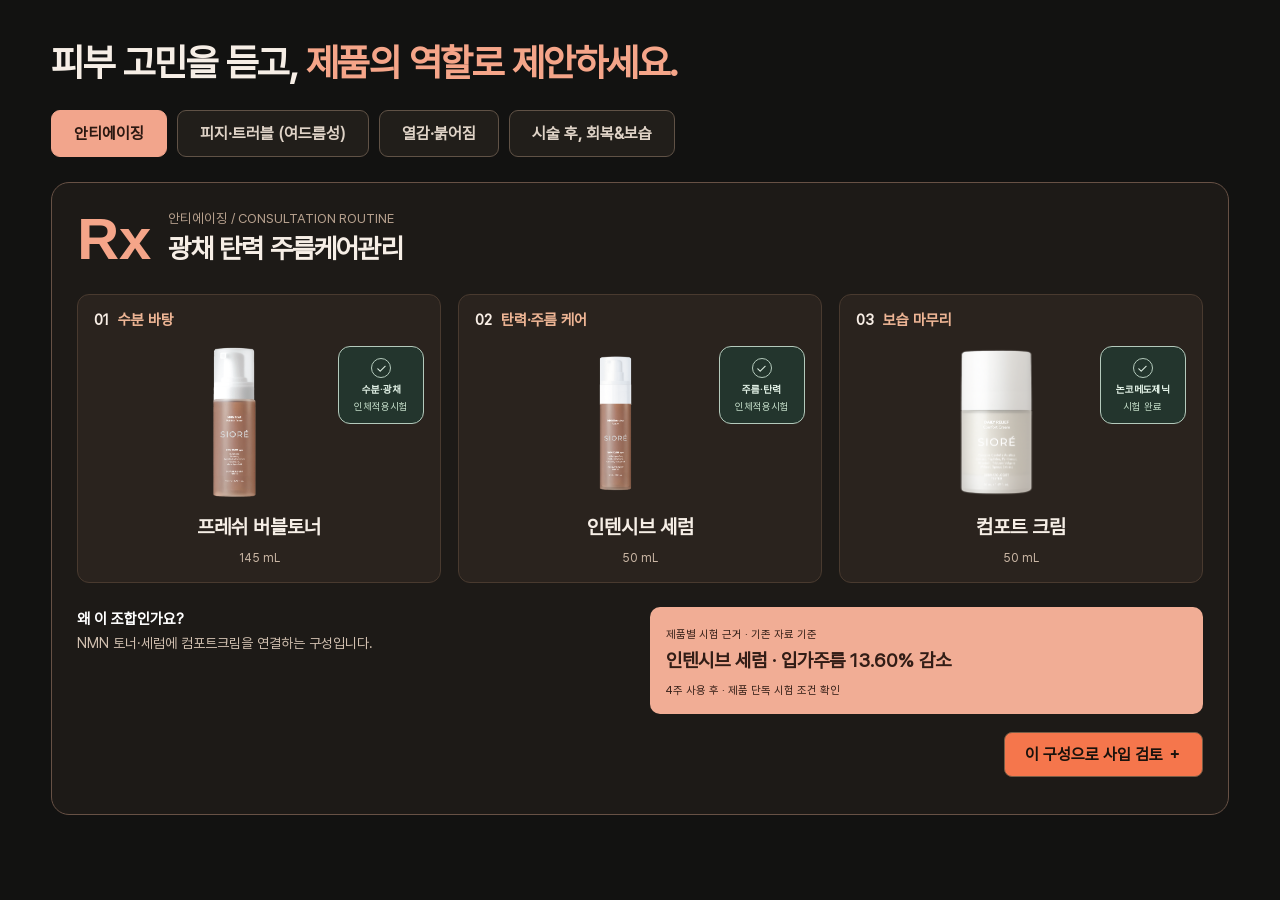
==== advisor.html @ 29866703 "Apply advisor routines and update Song Of Skin serum reel" ====
<!doctype html><html lang="ko"><meta charset="utf-8"><meta name="viewport" content="width=device-width,initial-scale=1"><title>SIORÉ | 고민별 상담 루틴 시안</title><style>
@font-face{font-family:PR;src:url('assets/embedded/6d0af5258997aec735.ttf')}*{box-sizing:border-box}body{margin:0;background:#121211;color:#f6eee6;font-family:PR,'Malgun Gothic',sans-serif}header{padding:22px 4%;display:flex;align-items:center;justify-content:space-between;border-bottom:1px solid #42382f}.logo{font-size:30px;letter-spacing:6px;font-weight:900}header small{color:#c6b7a6}main{max-width:1440px;margin:auto;padding:28px 4%}.eyebrow{font-size:11px;color:#f5a589;letter-spacing:2px}h1{font-size:38px;font-weight:900;letter-spacing:-1.5px;margin:12px 0}h1 span{color:#f5a589}.intro{color:#c5b9ab;font-size:14px}nav{display:flex;gap:10px;margin:25px 0}button{font:inherit;cursor:pointer}nav button{border:1px solid #605246;border-radius:9px;padding:13px 22px;color:#dfd3c7;background:#211e1a;font-weight:800}nav button[aria-pressed=true]{color:#2b1811;background:#f2a58c;border-color:#f2a58c}.panel{border:1px solid #675145;border-radius:18px;padding:25px;background:#1d1a17}.heading{display:flex;align-items:center;gap:17px}.rx{font:bold 58px/1 Arial,sans-serif;color:#f5a589}.heading h2{font-size:27px;font-weight:900;margin:5px 0;letter-spacing:-.8px}.heading small{color:#b7a18e}.products{display:grid;grid-template-columns:repeat(3,1fr);gap:17px;margin:24px 0}.product{background:#2a231e;border-radius:12px;padding:16px;text-align:center;position:relative;border:1px solid #493a2f}.step{text-align:left;font-size:15px;font-weight:800;color:#eeb595}.step i{font-style:normal;color:#f8eee6;margin-right:9px}.product img{width:100%;height:170px;object-fit:contain;display:block;margin:8px auto}.product h3{font-size:20px;margin:8px 0;font-weight:900}.product small{color:#cbb7a5;font-size:12px}.bottom{display:grid;grid-template-columns:1fr 1fr;gap:20px}.evidence{background:#f1ad95;color:#321d16;border-radius:10px;padding:16px}.evidence b{display:block;font-size:19px;font-weight:900;margin:7px 0}.evidence small{font-size:11px}.reason{font-size:14px;line-height:1.65;color:#d1c0b0}.reason b{display:block;color:white;font-size:15px}.foot{display:flex;gap:12px;justify-content:space-between;align-items:center;margin-top:18px}.foot button{padding:12px 20px;border-radius:8px;border:1px solid #795c45;background:#f5764c;color:#1a120c;font-weight:900}.source{font-size:11px;color:#a99a8c;line-height:1.6}details{margin-top:17px;color:#d8c7b7;font-size:14px}summary{cursor:pointer;font-weight:800}.status{font-size:12px;color:#f5a589} @media(max-width:700px){main{padding:22px 5%}h1{font-size:29px}nav{display:grid;grid-template-columns:1fr 1fr}.products{grid-template-columns:1fr}.bottom{grid-template-columns:1fr}.heading h2{font-size:23px}.foot{align-items:start;flex-direction:column}.product img{height:180px}header small{font-size:10px}.rx{font-size:45px}}
.product-visual{position:relative}.product-visual>img{padding:0 64px 0 15px}.test-badges{position:absolute;top:9px;right:0;display:flex;flex-direction:column;gap:7px}.test-badge{width:86px;min-height:78px;border:1px solid #b4cabc;background:#23352d;color:#e1f0e5;border-radius:12px;padding:7px 4px;display:flex;align-items:center;justify-content:center;flex-direction:column;gap:5px}.test-badge>span{display:grid;place-items:center;width:20px;height:20px;border:1px solid #b4cabc;border-radius:50%;font-size:13px}.test-badge b{font-size:10px;font-weight:800;line-height:1.2}.test-badge small{font-size:10px!important;color:#c6dfcb!important}.foot{justify-content:flex-end}@media(max-width:700px){.test-badges{right:6px}.test-badge{width:80px}} .advisor-symbol{width:92px;height:92px;object-fit:contain;flex-shrink:0}.heading>.rx{flex-shrink:0}.heading>div:last-child{min-width:0}@media(max-width:700px){.advisor-symbol{width:56px;height:56px}.heading{gap:10px}.heading h2{font-size:20px}}
</style><main><h1>피부 고민을 듣고, <span>제품의 역할로 제안하세요.</span></h1><nav id="tabs"></nav><section class="panel" id="panel"></section><details hidden><summary>영업자료에서의 사용 흐름</summary><p>고객 고민 선택 → 3종의 역할 설명 → 제품별 시험 근거 확인 → 약국의 사입 구성 검토</p><p>이 시안의 구성과 상담 문구는 최종 검수 전 제안입니다. 세트 시너지나 치료 효과를 보증하지 않습니다.</p></details></main><script>const routines=[{"title": "안티에이징", "tag": "안티에이징", "hook": "광채 탄력 주름케어관리", "ids": [1, 2, 8], "steps": ["수분 바탕", "탄력·주름 케어", "보습 마무리"], "reason": "NMN 토너·세럼에 컴포트크림을 연결하는 구성입니다.", "stat": "인텐시브 세럼 · 입가주름 13.60% 감소", "note": "4주 사용 후 · 제품 단독 시험 조건 확인", "sales": "탄력 제품을 찾으시는데 마무리 보습도 중요하신 고객에게 제안해보세요."}, {"title": "피지·트러블 (여드름성)", "tag": "피부 밸런스", "hook": "번들거림을 살피고, 가볍게 보습.", "ids": [5, 6, 3], "steps": ["순한 수분 케어", "피지 관리", "가벼운 보습"], "reason": "릴리프 토너·앰플에 NMN 수딩크림으로 마무리합니다.", "stat": "리페어 앰플 · 피지 분비량 29.23% 감소", "note": "2주 사용 후 · 세트 전체의 시험 결과가 아닙니다.", "sales": "피지가 고민이어도 보습을 생략하지 않도록 단계별 역할로 설명하세요."}, {"title": "열감·붉어짐", "tag": "쿨링·보습", "hook": "달아오른 피부에, 쿨링부터 보습까지.", "ids": [1, 7, 8], "steps": ["수분 공급", "쿨링 케어", "보습 마무리"], "reason": "수딩젤을 중심으로 앞뒤에 수분과 보습 단계를 연결합니다.", "stat": "카밍 수딩젤 · 가온 피부 온도 10.041°C 감소", "note": "가온 후 대비 · 1회 사용 직후 · 개인차 있음", "sales": "수딩젤의 쿨링을 먼저 설명하고, 이후 보습 마무리의 역할을 연결하세요."}, {"title": "시술 후, 회복&보습", "tag": "사용 시점 확인", "hook": "사용 가능 시점부터, 단계별 보습 케어.", "ids": [7, 6, 4], "steps": ["쿨링·수분", "보습·장벽 케어", "농밀한 보습"], "reason": "시술기관이 일반 화장품 사용을 허용한 시점에 상담합니다.", "stat": "리페어 앰플 · 피부 장벽 47.08% 개선", "note": "2주 사용 후 · 시술 직후 피부 대상 시험을 의미하지 않습니다.", "sales": "어떤 시술을 언제 받으셨는지, 시술기관의 사용 안내부터 확인하세요."}],products=[{"id": 0, "name": "NMN 하이드로 캡슐 클렌징 밀크", "short": "하이드로 캡슐 클렌징밀크", "category": "클렌저", "line": "NMN LINE", "size": "150 mL", "summary": "메이크업과 미세먼지까지 한 번에 씻어내는 클렌징 밀크", "texture": "캡슐이 톡톡 터지는 밀크 제형 · 세안 후 당김이 덜한 마무리", "customer": "세안 후 당김이 싫은 고객 · 메이크업 잔여감이 고민인 고객 · 미세먼지 세정을 원하는 고객", "ingredients": ["NMN 500 ppm", "알파리포산", "PDRN", "글루타치온", "카르노신", "피크노제놀"], "stats": [{"value": "91.59 % ↑", "label": "메이크업 세정 효과", "condition": "1회 사용 직후"}, {"value": "99.48 % ↑", "label": "노폐물 세정 효과", "condition": "1회 사용 직후"}, {"value": "99.55 % ↑", "label": "미세먼지 세정 효과", "condition": "1회 직후 · 물세정 대비", "photoLinked": true}], "condition": "한국피부과학연구원 · 31~58세 여성 23명 · 1회 사용 (단회 도포)", "description": [["캡슐이 터지는 밀크 제형", "부드럽게 마사지하며 세정하고 세안 후 당김을 줄이도록 설계했습니다."], ["세정력을 수치로 확인", "메이크업·노폐물·미세먼지 세정 효과를 1회 사용 직후 측정했습니다."], ["저자극·논코메도제닉 시험", "피부 자극지수 0.00과 여드름성 피부 사용 적합 판정을 확인했습니다."]], "image": "assets/embedded/9a33d77ee0911a09f3.png", "textureImage": "assets/embedded/0c5a672d9c396322f0.png", "clinicalImage": "assets/embedded/b59a5861a614e69186.png", "clinicalCaption": "미세먼지 세정 전·후 · 1회 사용 직후", "imageEvidenceLabel": "미세먼지 세정 효과", "focus": "세안 후 당김이 고민이라면", "customerTags": ["메이크업 잔여감", "미세먼지 세정"]}, {"id": 1, "name": "NMN 프레쉬 버블 토너", "short": "프레쉬 버블토너", "category": "토너", "line": "NMN LINE", "size": "145 mL", "summary": "액티브 NMN 1%(10,000ppm)를 담은 버블 타입 토너", "texture": "펴 바르면 사라지는 버블 제형 · 다음 단계 흡수를 돕는 마무리", "customer": "세안 직후 수분 충전이 필요한 고객 · 피부가 칙칙해 보인다는 고객 · 다음 단계 흡수를 높이고 싶은 고객", "ingredients": ["NMN 10,000 ppm", "글루타치온", "카르노신", "병풀추출물"], "stats": [{"value": "148.70 % ↑", "label": "피부 수분량 증가", "condition": "1회 사용 직후"}, {"value": "403.37 % ↑", "label": "피부 광채 개선", "condition": "1회 사용 직후", "photoLinked": true}, {"value": "10.43 % ↓", "label": "피부결(거칠기) 개선", "condition": "1회 사용 직후"}], "condition": "한국피부과학연구원 · 39~63세 여성 22명 · 1회 사용 (단회 도포)", "description": [["NMN 1%, 10,000 ppm", "라인의 시그니처 성분을 토너 단계에 담았습니다."], ["수분과 광채를 함께", "1회 사용 직후 수분량과 광채 개선 수치를 확인했습니다."], ["부드러운 버블 제형", "세안 후 피부결을 정돈하고 다음 단계 케어로 이어지는 토너입니다."]], "image": "assets/embedded/78fbf3f247b694c31d.png", "textureImage": "assets/embedded/d681c7c131ab1411fc.png", "clinicalImage": "assets/embedded/e8e4a36b98d4339f5b.png", "clinicalCaption": "피부 광채 전·후 · 1회 사용 직후", "imageEvidenceLabel": "피부 광채 개선", "focus": "수분과 광채가 필요하다면", "customerTags": ["세안 직후 건조", "칙칙한 피부"]}, {"id": 2, "name": "NMN 인텐시브 세럼", "short": "인텐시브 세럼", "category": "세럼", "line": "NMN LINE", "size": "50 mL", "summary": "탄력·주름·톤을 동시에 끌어올리는 광채 조명 리프팅 세럼", "texture": "오일과 워터의 장점만 합친 하이브리드 에멀전 · #쫀쫀탄력 #유리광채 #집중케어", "customer": "건성·지성·복합성 모두 · 탄력저하, 잔주름, 속건조, 푸석한 피부 · 눈가 입가 잔주름에 탄력이 필요한 분", "ingredients": ["NMN 10,000 ppm", "알파리포산", "PDRN", "글루타치온", "카르노신", "피크노제놀"], "stats": [{"value": "13.60 % ↓", "label": "입가주름 감소", "condition": "4주 사용 후"}, {"value": "6.97 % ↑", "label": "피부 겉탄력 증가", "condition": "4주 사용 후"}, {"value": "564.64 % ↑", "label": "피부 광채 개선", "condition": "세럼 + 리치크림 · 1회 사용 직후", "photoLinked": true, "synergy": true}], "condition": "한국피부과학연구원 · 34~69세 여성 23명 · 4주 · 1일 2회 · 광채 항목은 세럼+리치크림 병행 1회 사용 직후 결과", "description": [["하이브리드 에멀전", "오일과 워터의 장점을 결합한 밀착감 있는 텍스처입니다."], ["NMN 10,000 ppm", "99% 고순도 NMN 원료를 사용한 집중 케어 세럼입니다."], ["리치크림 병행 시험", "광채 564.64% 개선은 리치크림을 함께 사용한 조건의 결과입니다."]], "image": "assets/embedded/618de354a87cfcf17f.png", "textureImage": "assets/embedded/31f0ef7816986891c7.png", "clinicalImage": "assets/embedded/c5e6f58f2ffe43f7a8.png", "clinicalCaption": "피부 광채 전·후 · 리치크림 병행, 1회 사용 직후", "imageEvidenceLabel": "피부 광채 개선", "focus": "잔주름·탄력이 고민이라면", "customerTags": ["눈가·입가 주름", "푸석한 피부"]}, {"id": 3, "name": "NMN 하이드레이팅 수딩 크림", "short": "하이드레이팅 수딩크림", "category": "수딩크림", "line": "NMN LINE", "size": "50 mL", "summary": "바르고 24시간까지 수분을 붙잡아 두는 데일리 수딩 크림", "texture": "가볍게 밀착되는 수딩 크림 제형 · 산뜻하게 마무리되는 사용감", "customer": "하루 종일 건조하다는 고객 · 가벼운 마무리를 원하는 고객 · NMN 라인 데일리 크림이 필요한 고객", "ingredients": ["NMN 10,000 ppm", "글루타치온", "세라마이드", "병풀추출물", "레스베라트롤", "알파리포산"], "stats": [{"value": "149.87 % ↑", "label": "즉각 보습량(겉수분)", "condition": "1회 사용 직후", "photoLinked": true}, {"value": "93.35 % ↑", "label": "피부 수분량 (직후)", "condition": "1회 사용 직후"}, {"value": "56.65 % ↑", "label": "24시간 보습 지속력", "condition": "사용 24시간 후"}], "condition": "한국피부과학연구원 · 39~63세 여성 22명 · 1회 사용 (단회 도포)", "description": [["24시간 보습 시험", "사용 24시간 후 수분 유지 지표를 확인했습니다."], ["세라마이드와 병풀", "보습과 피부 컨디셔닝 성분을 함께 담았습니다."], ["가벼운 데일리 크림", "산뜻한 마무리를 원하는 일상 보습 케어에 적합한 제형입니다."]], "image": "assets/embedded/190f4dda34c107f464.png", "textureImage": "assets/embedded/54993340c9269c5bfb.png", "clinicalImage": "assets/embedded/77f45be6e151ab9de4.png", "clinicalCaption": "즉각 보습량 전·후 · 1회 사용 직후", "imageEvidenceLabel": "즉각 보습량(겉수분)", "focus": "가볍게, 오래 보습하고 싶다면", "customerTags": ["하루 종일 건조", "데일리 보습"]}, {"id": 4, "name": "NMN 딥 글로우 리치크림", "short": "딥 글로우 리치크림", "category": "리치크림", "line": "NMN LINE", "size": "50 mL", "summary": "주름·치밀도·광채를 한 번에 보는 NMN 라인의 최상위 크림", "texture": "농밀하게 감싸는 리치 제형 · 밤에는 두껍게 올려 수면팩처럼", "customer": "깊은 주름이 고민인 고객 · 나이트 케어를 찾는 고객 · 세럼과 세트로 권할 고객", "ingredients": ["NMN 10,000 ppm", "알파리포산", "PDRN", "글루타치온", "카르노신", "피크노제놀"], "stats": [{"value": "21.89 % ↓", "label": "팔자주름 감소", "condition": "4주 사용 후"}, {"value": "18.52 % ↓", "label": "입가주름 감소", "condition": "4주 사용 후"}, {"value": "45.11 % ↑", "label": "피부 수분량 증가", "condition": "4주 사용 후", "photoLinked": true}, {"value": "564.64 % ↑", "label": "피부 광채 개선", "condition": "세럼 + 리치크림 · 1회 사용 직후", "synergy": true, "imageProductId": 2}], "condition": "한국피부과학연구원 · 31~58세 여성 23명 · 4주 · 1일 2회 · 광채 항목은 세럼+리치크림 병행 1회 사용 직후 결과", "description": [["주름·보습 집중 케어", "4주 사용 후 팔자주름·입가주름·수분량 변화를 확인했습니다."], ["세럼과 함께하는 광채 케어", "세럼과 리치크림을 병행 사용한 시험에서, 1회 사용 직후 피부 광채 564.64% 개선이 확인됐습니다."], ["농밀한 리치 제형", "피부를 감싸는 제형으로 나이트 케어에도 활용합니다."]], "image": "assets/embedded/a3da99d2032aacce32.png", "textureImage": "assets/embedded/796f54687ab11cebe4.png", "clinicalImage": "assets/embedded/d1625184e30bf6236b.png", "clinicalCaption": "피부 수분량 전·후 · 4주 사용 후", "imageEvidenceLabel": "피부 수분량 증가", "focus": "깊은 주름·건조가 고민이라면", "customerTags": ["농밀한 보습 선호", "나이트 케어"]}, {"id": 5, "name": "데일리 릴리프 에센스 토너", "short": "에센스 토너", "category": "토너", "line": "DAILY RELIEF", "size": "150 mL", "summary": "제주 감나무잎수 85%, 자극지수 0.00의 순한 진정 토너", "texture": "물처럼 흡수되는 순수 토너 제형 · 정제수 대신 제주 감나무잎수 85%", "customer": "순한 토너부터 시작하고 싶은 고객 · 성분을 꼼꼼히 보는 고객 · 시술 후 순한 제품을 찾는 고객", "ingredients": ["감나무잎수 85%", "병풀추출물", "펩타이드", "RICE-EGF", "밀싹추출물"], "stats": [{"value": "0.00", "label": "피부 자극지수", "condition": "인체적용시험 기준"}, {"value": "136.58 % ↑", "label": "피부 수분량 증가", "condition": "1회 사용 직후", "photoLinked": true}, {"value": "11.84 % ↓", "label": "피부결(거칠기) 개선", "condition": "1회 사용 직후"}], "condition": "한국피부과학연구원 · 30~68세 남녀 23명 · 1회 사용 (단회 도포)", "description": [["제주 감나무잎수 85%", "정제수 대신 감나무잎수를 바탕으로 피부결을 정돈합니다."], ["피부 자극지수 0.00", "저자극 시험을 완료한 진정 토너입니다."], ["릴리프 루틴의 시작", "앰플·크림에 앞서 수분을 채우는 첫 단계입니다."]], "image": "assets/embedded/6d6a41d8d877ba338b.png", "textureImage": "assets/embedded/a612cd2b8c45560a79.png", "clinicalImage": "assets/embedded/0c92a807a6dfe5a60e.png", "clinicalCaption": "피부 수분량 전·후 · 1회 사용 직후", "imageEvidenceLabel": "피부 수분량 증가", "focus": "순한 토너부터 찾는다면", "customerTags": ["성분에 민감한 고객", "부드러운 첫 보습"]}, {"id": 6, "name": "데일리 릴리프 리페어 앰플", "short": "리페어 앰플", "category": "앰플", "line": "DAILY RELIEF", "size": "30 mL", "summary": "여드름성 피부에도 쓸 수 있는(논코메도제닉) 회복 집중 앰플", "texture": "실키하게 코팅되는 앰플 제형 · 진정, 보습장벽, 회복 3단계 설계", "customer": "여드름성 피부 고객 · 피지가 많아 번들거리는 고객 · 진정과 장벽 회복이 필요한 고객", "ingredients": ["병풀추출물", "펩타이드", "판테놀", "밀싹추출물"], "stats": [{"value": "29.23 % ↓", "label": "피지 분비량 감소", "condition": "2주 사용 후"}, {"value": "적합", "label": "논코메도제닉 판정", "condition": "인체적용시험 결과"}, {"value": "0.00", "label": "피부 자극지수", "condition": "인체적용시험 기준"}, {"value": "47.08 % ↑", "label": "피부 장벽 개선", "condition": "2주 사용 후 · 공식몰 인체적용시험", "photoLinked": true}], "condition": "피지·논코메도제닉: 한국피부과학연구원 · 14~33세 남녀 20명 (여드름 보유) · 2주 · 1일 2회 (좌측 안면)<br>사진 연계 항목: 공식몰 별도 인체적용시험 · 2주 사용 후", "description": [["여드름성 피부 사용 적합", "논코메도제닉 시험을 완료한 앰플입니다."], ["피지 분비량 29.23% 감소", "2주 사용 시험에서 확인된 결과입니다."], ["피부 장벽 47.08% 개선", "공식몰 인체적용시험에서 2주 사용 후 피부 장벽 개선을 확인했습니다. 상단 전·후 사진에 해당하는 결과입니다."]], "image": "assets/embedded/f5072e282addb7e064.png", "textureImage": "assets/embedded/263f22807f47dbfb7f.png", "clinicalImage": "assets/embedded/b548c27df6cf1a3eb9.png", "clinicalCaption": "피부 장벽 개선 전·후 · 2주 사용 후", "imageEvidenceLabel": "피부 장벽 개선", "focus": "피지·여드름성 피부가 고민이라면", "customerTags": ["번들거리는 피부", "장벽 케어 관심"], "clinicalSource": "https://siore.co.kr/product/detail.html?product_no=18"}, {"id": 7, "name": "데일리 릴리프 카밍 수딩 젤", "short": "카밍 수딩젤", "category": "수딩젤", "line": "DAILY RELIEF", "size": "80 mL", "summary": "진정·보습에 각질 케어까지 되는 멀티 수딩 젤", "texture": "산뜻하게 스며드는 투명 젤 제형 · 밤에는 두껍게 올려 슬리핑팩으로", "customer": "열감이 있고 붉어지는 고객 · 각질이 일어나는 고객 · 가벼운 제형을 원하는 고객", "ingredients": ["병풀추출물", "펩타이드", "판테놀", "히알루론산", "밀싹추출물"], "stats": [{"value": "10.041°C ↓", "label": "가온 피부 온도 감소", "condition": "가온 후 대비 · 1회 사용 직후", "photoLinked": true}, {"value": "42.18 % ↓", "label": "피부 각질 개선", "condition": "1회 사용 직후"}, {"value": "76.04 % ↑", "label": "즉각 보습량(겉수분)", "condition": "1회 사용 직후"}, {"value": "15.42 % ↓", "label": "경피수분손실 감소", "condition": "1회 사용 직후"}], "condition": "한국피부과학연구원 · 21~69세 남녀 22명 · 1회 사용 (단회 도포)", "description": [["진정에 각질 케어까지", "1회 사용 직후 피부 각질 42.18% 개선을 확인했습니다."], ["보습과 수분손실 관리", "보습량 증가와 경피수분손실 감소를 함께 확인했습니다."], ["젤 크림·슬리핑팩", "낮에는 가벼운 젤 크림, 밤에는 슬리핑팩으로 활용합니다."]], "image": "assets/embedded/c5d7b07ac8ae15bcb2.png", "textureImage": "assets/embedded/70d93389e49fadde83.png", "clinicalImage": "assets/embedded/6e15e925bc33531c68.png", "clinicalCaption": "피부 온도 전·후 · 가온 후 / 1회 사용 직후", "imageEvidenceLabel": "가온 피부 온도 감소", "focus": "열감·각질이 고민이라면", "customerTags": ["붉어지는 피부", "가벼운 젤 선호"]}, {"id": 8, "name": "데일리 릴리프 컴포트 크림", "short": "컴포트 크림", "category": "크림", "line": "DAILY RELIEF", "size": "50 mL", "summary": "여드름성 피부에도 사용 적합(논코메도제닉) 판정을 받은 진정 크림", "texture": "순백의 가벼운 크림 제형 · 유분감 없이 마무리되는 사용감", "customer": "산뜻한 마무리를 원하는 고객 · 트러블 걱정 없는 크림을 찾는 고객 · 피지가 많은 고객", "ingredients": ["병풀추출물", "펩타이드", "판테놀", "히알루론산", "밀싹추출물"], "stats": [{"value": "적합", "label": "논코메도제닉 판정", "condition": "인체적용시험 결과"}, {"value": "28.95 % ↓", "label": "피지 분비량 감소", "condition": "2주 사용 후"}, {"value": "0.00", "label": "피부 자극지수", "condition": "인체적용시험 기준"}, {"value": "110.79 % ↑", "label": "즉각적 보습량 증가", "condition": "1회 사용 직후 · 공식몰 인체적용시험", "photoLinked": true}], "condition": "피지·논코메도제닉: 한국피부과학연구원 · 14~33세 남녀 20명 (여드름 보유) · 2주 · 1일 2회 (우측 안면)<br>사진 연계 항목: 공식몰 별도 인체적용시험 · 1회 사용 직후", "description": [["여드름성 피부 사용 적합", "논코메도제닉 시험을 완료한 진정 크림입니다."], ["피지 분비량 28.95% 감소", "2주 사용 시험에서 확인된 결과입니다."], ["즉각적 보습량 110.79% 증가", "공식몰 인체적용시험에서 1회 사용 직후 보습량 증가를 확인했습니다. 상단 전·후 사진에 해당하는 결과입니다."]], "image": "assets/embedded/f79f5945e6369d7c69.png", "textureImage": "assets/embedded/730ea80bfebe04b03c.png", "clinicalImage": "assets/embedded/1d62a84a5bfb7c1335.png", "clinicalCaption": "즉각적 보습량 증가 전·후 · 1회 사용 직후", "imageEvidenceLabel": "즉각적 보습량 증가", "focus": "여드름성 피부의 보습을 찾는다면", "customerTags": ["번들거림 고민", "산뜻한 크림 선호"], "clinicalSource": "https://siore.co.kr/product/detail.html?product_no=16"}, {"id": 9, "name": "마시는 PDRN 200 어드밴스드", "short": "마시는 PDRN 200", "category": "이너뷰티", "line": "INNER BEAUTY", "size": "15 g × 15포", "summary": "PDRN·콜라겐·NMN·병풀을 한 포에.", "texture": "스틱형 액상 · 달콤한 적포도 맛으로 물 없이 섭취", "customer": "바르는 케어와 함께 속부터 챙기고 싶은 고객 · 릴리프 라인 구매 고객 · 이너뷰티에 관심 있는 고객", "ingredients": ["PDRN 200 mg", "피쉬콜라겐 1,000 mg", "NMN 120 mg", "병풀추출분말 100 mg"], "stats": [{"value": "200 mg", "label": "PDRN", "condition": "1포당 함량"}, {"value": "1,000 mg", "label": "피쉬콜라겐", "condition": "피쉬콜라겐펩타이드 · 1포당"}, {"value": "120 mg", "label": "NMN", "condition": "리포좀효모추출물분말(NMN 70%)"}, {"value": "100 mg", "label": "병풀추출분말", "condition": "1포당 함량"}], "condition": "시오레 공식몰 제품 안내 및 교육자료 기준 · 1포 15 g", "description": [["네 가지 성분을 한 포에", "PDRN·콜라겐·NMN·병풀을 함께 담아, 한 포로 간편하게 챙기는 이너뷰티 루틴입니다."], ["NMN 120 mg 함유", "리포좀효모추출물분말(NMN 70%)을 원료로 사용합니다. 한 포에 NMN 120 mg을 담았습니다."], ["물 없이, 간편한 액상 스틱", "달콤한 적포도 맛. 하루 한 포, 바르는 케어와 함께하는 일상 속 루틴을 제안합니다."]], "image": "assets/embedded/45a5474fbf556cb360.jpg", "textureImage": "", "clinicalImage": "", "clinicalCaption": "", "stick": "assets/embedded/3a669cd6789b5c469f.png", "reportImage": "https://img.friendly-pharmacist.com/SIORE/PDRN%20Drink/PDRN_advanced200_04.jpg", "ingredientNote": "NMN 원료: 리포좀효모추출물분말(NMN 70%)<br>원료 171.45 mg에 해당 · 1포 기준", "focus": "먹는 이너뷰티도 함께 찾는다면", "customerTags": ["바르는 케어 병행", "간편한 한 포 선호"]}];function badges(id){const verified={0:['세정력','인체적용시험'],1:['수분·광채','인체적용시험'],2:['주름·탄력','인체적용시험'],3:['보습','인체적용시험'],4:['주름·보습','인체적용시험'],5:['피부 자극지수','0.00'],6:['논코메도제닉','시험 완료'],7:['논코메도제닉','시험 완료'],8:['논코메도제닉','시험 완료']};const b=verified[id];return b?`<div class="test-badge" title="제품별 기존 시험자료 기준"><span aria-hidden="true">✓</span><b>${b[0]}</b><small>${b[1]}</small></div>`:'';}function show(n){document.querySelectorAll('nav button').forEach((b,i)=>b.setAttribute('aria-pressed',i===n));const r=routines[n];document.querySelector('#panel').innerHTML=`<div class="heading"><div class="rx">Rx</div><div><small>${r.tag} / CONSULTATION ROUTINE</small><h2>${r.hook}</h2></div></div><div class="products">${r.ids.map((id,i)=>`<article class="product" role="button" tabindex="0" onclick="parent.openSku(${id})" onkeydown="if(event.key==='Enter')parent.openSku(${id})" style="cursor:pointer"><div class="step"><i>0${i+1}</i>${r.steps[i]}</div><div class="product-visual"><img src="${products[id].image}" alt="${products[id].name}"><div class="test-badges">${badges(id)}</div></div><h3>${products[id].short}</h3><small>${products[id].size}</small></article>`).join('')}</div><div class="bottom"><div class="reason"><b>왜 이 조합인가요?</b>${r.reason}</div><div class="evidence"><small>제품별 시험 근거 · 기존 자료 기준</small><b>${r.stat}</b><small>${r.note}</small></div></div><div class="foot"><button id="select">이 구성으로 사입 검토 ＋</button></div><p class="status" id="status"></p>`;document.querySelector('#select').onclick=()=>parent.document.getElementById('price-dialog').showModal();}document.querySelector('#tabs').innerHTML=routines.map((r,i)=>`<button aria-pressed="${i===0}" onclick="show(${i})">${r.title}</button>`).join('');show(0);</script></html>
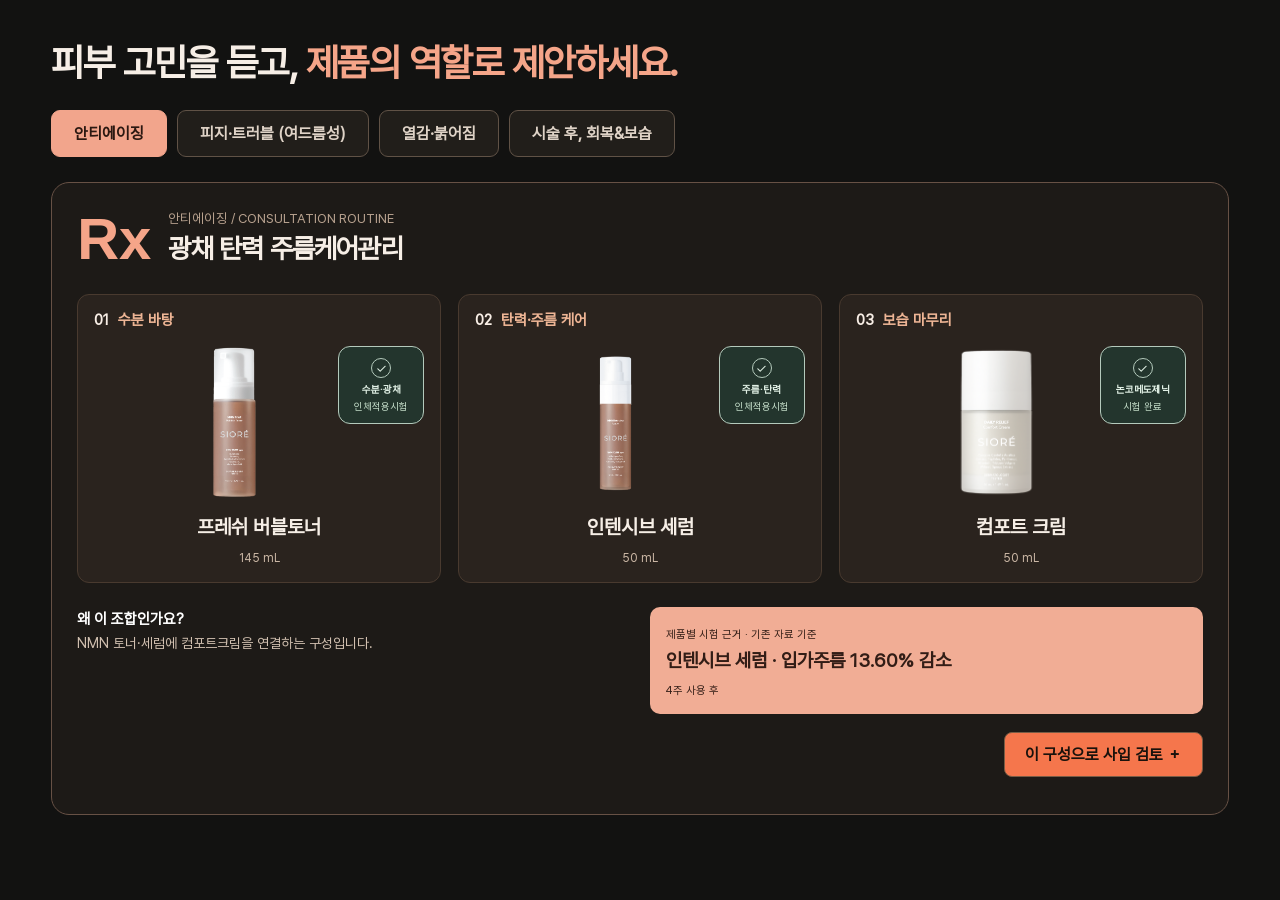
==== commit 36031e33: "Simplify routine evidence captions to measurement timing" ====
--- a/advisor.html
+++ b/advisor.html
@@ -1,4 +1,4 @@
 <!doctype html><html lang="ko"><meta charset="utf-8"><meta name="viewport" content="width=device-width,initial-scale=1"><title>SIORÉ | 고민별 상담 루틴 시안</title><style>
 @font-face{font-family:PR;src:url('assets/embedded/6d0af5258997aec735.ttf')}*{box-sizing:border-box}body{margin:0;background:#121211;color:#f6eee6;font-family:PR,'Malgun Gothic',sans-serif}header{padding:22px 4%;display:flex;align-items:center;justify-content:space-between;border-bottom:1px solid #42382f}.logo{font-size:30px;letter-spacing:6px;font-weight:900}header small{color:#c6b7a6}main{max-width:1440px;margin:auto;padding:28px 4%}.eyebrow{font-size:11px;color:#f5a589;letter-spacing:2px}h1{font-size:38px;font-weight:900;letter-spacing:-1.5px;margin:12px 0}h1 span{color:#f5a589}.intro{color:#c5b9ab;font-size:14px}nav{display:flex;gap:10px;margin:25px 0}button{font:inherit;cursor:pointer}nav button{border:1px solid #605246;border-radius:9px;padding:13px 22px;color:#dfd3c7;background:#211e1a;font-weight:800}nav button[aria-pressed=true]{color:#2b1811;background:#f2a58c;border-color:#f2a58c}.panel{border:1px solid #675145;border-radius:18px;padding:25px;background:#1d1a17}.heading{display:flex;align-items:center;gap:17px}.rx{font:bold 58px/1 Arial,sans-serif;color:#f5a589}.heading h2{font-size:27px;font-weight:900;margin:5px 0;letter-spacing:-.8px}.heading small{color:#b7a18e}.products{display:grid;grid-template-columns:repeat(3,1fr);gap:17px;margin:24px 0}.product{background:#2a231e;border-radius:12px;padding:16px;text-align:center;position:relative;border:1px solid #493a2f}.step{text-align:left;font-size:15px;font-weight:800;color:#eeb595}.step i{font-style:normal;color:#f8eee6;margin-right:9px}.product img{width:100%;height:170px;object-fit:contain;display:block;margin:8px auto}.product h3{font-size:20px;margin:8px 0;font-weight:900}.product small{color:#cbb7a5;font-size:12px}.bottom{display:grid;grid-template-columns:1fr 1fr;gap:20px}.evidence{background:#f1ad95;color:#321d16;border-radius:10px;padding:16px}.evidence b{display:block;font-size:19px;font-weight:900;margin:7px 0}.evidence small{font-size:11px}.reason{font-size:14px;line-height:1.65;color:#d1c0b0}.reason b{display:block;color:white;font-size:15px}.foot{display:flex;gap:12px;justify-content:space-between;align-items:center;margin-top:18px}.foot button{padding:12px 20px;border-radius:8px;border:1px solid #795c45;background:#f5764c;color:#1a120c;font-weight:900}.source{font-size:11px;color:#a99a8c;line-height:1.6}details{margin-top:17px;color:#d8c7b7;font-size:14px}summary{cursor:pointer;font-weight:800}.status{font-size:12px;color:#f5a589} @media(max-width:700px){main{padding:22px 5%}h1{font-size:29px}nav{display:grid;grid-template-columns:1fr 1fr}.products{grid-template-columns:1fr}.bottom{grid-template-columns:1fr}.heading h2{font-size:23px}.foot{align-items:start;flex-direction:column}.product img{height:180px}header small{font-size:10px}.rx{font-size:45px}}
 .product-visual{position:relative}.product-visual>img{padding:0 64px 0 15px}.test-badges{position:absolute;top:9px;right:0;display:flex;flex-direction:column;gap:7px}.test-badge{width:86px;min-height:78px;border:1px solid #b4cabc;background:#23352d;color:#e1f0e5;border-radius:12px;padding:7px 4px;display:flex;align-items:center;justify-content:center;flex-direction:column;gap:5px}.test-badge>span{display:grid;place-items:center;width:20px;height:20px;border:1px solid #b4cabc;border-radius:50%;font-size:13px}.test-badge b{font-size:10px;font-weight:800;line-height:1.2}.test-badge small{font-size:10px!important;color:#c6dfcb!important}.foot{justify-content:flex-end}@media(max-width:700px){.test-badges{right:6px}.test-badge{width:80px}} .advisor-symbol{width:92px;height:92px;object-fit:contain;flex-shrink:0}.heading>.rx{flex-shrink:0}.heading>div:last-child{min-width:0}@media(max-width:700px){.advisor-symbol{width:56px;height:56px}.heading{gap:10px}.heading h2{font-size:20px}}
-</style><main><h1>피부 고민을 듣고, <span>제품의 역할로 제안하세요.</span></h1><nav id="tabs"></nav><section class="panel" id="panel"></section><details hidden><summary>영업자료에서의 사용 흐름</summary><p>고객 고민 선택 → 3종의 역할 설명 → 제품별 시험 근거 확인 → 약국의 사입 구성 검토</p><p>이 시안의 구성과 상담 문구는 최종 검수 전 제안입니다. 세트 시너지나 치료 효과를 보증하지 않습니다.</p></details></main><script>const routines=[{"title": "안티에이징", "tag": "안티에이징", "hook": "광채 탄력 주름케어관리", "ids": [1, 2, 8], "steps": ["수분 바탕", "탄력·주름 케어", "보습 마무리"], "reason": "NMN 토너·세럼에 컴포트크림을 연결하는 구성입니다.", "stat": "인텐시브 세럼 · 입가주름 13.60% 감소", "note": "4주 사용 후 · 제품 단독 시험 조건 확인", "sales": "탄력 제품을 찾으시는데 마무리 보습도 중요하신 고객에게 제안해보세요."}, {"title": "피지·트러블 (여드름성)", "tag": "피부 밸런스", "hook": "번들거림을 살피고, 가볍게 보습.", "ids": [5, 6, 3], "steps": ["순한 수분 케어", "피지 관리", "가벼운 보습"], "reason": "릴리프 토너·앰플에 NMN 수딩크림으로 마무리합니다.", "stat": "리페어 앰플 · 피지 분비량 29.23% 감소", "note": "2주 사용 후 · 세트 전체의 시험 결과가 아닙니다.", "sales": "피지가 고민이어도 보습을 생략하지 않도록 단계별 역할로 설명하세요."}, {"title": "열감·붉어짐", "tag": "쿨링·보습", "hook": "달아오른 피부에, 쿨링부터 보습까지.", "ids": [1, 7, 8], "steps": ["수분 공급", "쿨링 케어", "보습 마무리"], "reason": "수딩젤을 중심으로 앞뒤에 수분과 보습 단계를 연결합니다.", "stat": "카밍 수딩젤 · 가온 피부 온도 10.041°C 감소", "note": "가온 후 대비 · 1회 사용 직후 · 개인차 있음", "sales": "수딩젤의 쿨링을 먼저 설명하고, 이후 보습 마무리의 역할을 연결하세요."}, {"title": "시술 후, 회복&보습", "tag": "사용 시점 확인", "hook": "사용 가능 시점부터, 단계별 보습 케어.", "ids": [7, 6, 4], "steps": ["쿨링·수분", "보습·장벽 케어", "농밀한 보습"], "reason": "시술기관이 일반 화장품 사용을 허용한 시점에 상담합니다.", "stat": "리페어 앰플 · 피부 장벽 47.08% 개선", "note": "2주 사용 후 · 시술 직후 피부 대상 시험을 의미하지 않습니다.", "sales": "어떤 시술을 언제 받으셨는지, 시술기관의 사용 안내부터 확인하세요."}],products=[{"id": 0, "name": "NMN 하이드로 캡슐 클렌징 밀크", "short": "하이드로 캡슐 클렌징밀크", "category": "클렌저", "line": "NMN LINE", "size": "150 mL", "summary": "메이크업과 미세먼지까지 한 번에 씻어내는 클렌징 밀크", "texture": "캡슐이 톡톡 터지는 밀크 제형 · 세안 후 당김이 덜한 마무리", "customer": "세안 후 당김이 싫은 고객 · 메이크업 잔여감이 고민인 고객 · 미세먼지 세정을 원하는 고객", "ingredients": ["NMN 500 ppm", "알파리포산", "PDRN", "글루타치온", "카르노신", "피크노제놀"], "stats": [{"value": "91.59 % ↑", "label": "메이크업 세정 효과", "condition": "1회 사용 직후"}, {"value": "99.48 % ↑", "label": "노폐물 세정 효과", "condition": "1회 사용 직후"}, {"value": "99.55 % ↑", "label": "미세먼지 세정 효과", "condition": "1회 직후 · 물세정 대비", "photoLinked": true}], "condition": "한국피부과학연구원 · 31~58세 여성 23명 · 1회 사용 (단회 도포)", "description": [["캡슐이 터지는 밀크 제형", "부드럽게 마사지하며 세정하고 세안 후 당김을 줄이도록 설계했습니다."], ["세정력을 수치로 확인", "메이크업·노폐물·미세먼지 세정 효과를 1회 사용 직후 측정했습니다."], ["저자극·논코메도제닉 시험", "피부 자극지수 0.00과 여드름성 피부 사용 적합 판정을 확인했습니다."]], "image": "assets/embedded/9a33d77ee0911a09f3.png", "textureImage": "assets/embedded/0c5a672d9c396322f0.png", "clinicalImage": "assets/embedded/b59a5861a614e69186.png", "clinicalCaption": "미세먼지 세정 전·후 · 1회 사용 직후", "imageEvidenceLabel": "미세먼지 세정 효과", "focus": "세안 후 당김이 고민이라면", "customerTags": ["메이크업 잔여감", "미세먼지 세정"]}, {"id": 1, "name": "NMN 프레쉬 버블 토너", "short": "프레쉬 버블토너", "category": "토너", "line": "NMN LINE", "size": "145 mL", "summary": "액티브 NMN 1%(10,000ppm)를 담은 버블 타입 토너", "texture": "펴 바르면 사라지는 버블 제형 · 다음 단계 흡수를 돕는 마무리", "customer": "세안 직후 수분 충전이 필요한 고객 · 피부가 칙칙해 보인다는 고객 · 다음 단계 흡수를 높이고 싶은 고객", "ingredients": ["NMN 10,000 ppm", "글루타치온", "카르노신", "병풀추출물"], "stats": [{"value": "148.70 % ↑", "label": "피부 수분량 증가", "condition": "1회 사용 직후"}, {"value": "403.37 % ↑", "label": "피부 광채 개선", "condition": "1회 사용 직후", "photoLinked": true}, {"value": "10.43 % ↓", "label": "피부결(거칠기) 개선", "condition": "1회 사용 직후"}], "condition": "한국피부과학연구원 · 39~63세 여성 22명 · 1회 사용 (단회 도포)", "description": [["NMN 1%, 10,000 ppm", "라인의 시그니처 성분을 토너 단계에 담았습니다."], ["수분과 광채를 함께", "1회 사용 직후 수분량과 광채 개선 수치를 확인했습니다."], ["부드러운 버블 제형", "세안 후 피부결을 정돈하고 다음 단계 케어로 이어지는 토너입니다."]], "image": "assets/embedded/78fbf3f247b694c31d.png", "textureImage": "assets/embedded/d681c7c131ab1411fc.png", "clinicalImage": "assets/embedded/e8e4a36b98d4339f5b.png", "clinicalCaption": "피부 광채 전·후 · 1회 사용 직후", "imageEvidenceLabel": "피부 광채 개선", "focus": "수분과 광채가 필요하다면", "customerTags": ["세안 직후 건조", "칙칙한 피부"]}, {"id": 2, "name": "NMN 인텐시브 세럼", "short": "인텐시브 세럼", "category": "세럼", "line": "NMN LINE", "size": "50 mL", "summary": "탄력·주름·톤을 동시에 끌어올리는 광채 조명 리프팅 세럼", "texture": "오일과 워터의 장점만 합친 하이브리드 에멀전 · #쫀쫀탄력 #유리광채 #집중케어", "customer": "건성·지성·복합성 모두 · 탄력저하, 잔주름, 속건조, 푸석한 피부 · 눈가 입가 잔주름에 탄력이 필요한 분", "ingredients": ["NMN 10,000 ppm", "알파리포산", "PDRN", "글루타치온", "카르노신", "피크노제놀"], "stats": [{"value": "13.60 % ↓", "label": "입가주름 감소", "condition": "4주 사용 후"}, {"value": "6.97 % ↑", "label": "피부 겉탄력 증가", "condition": "4주 사용 후"}, {"value": "564.64 % ↑", "label": "피부 광채 개선", "condition": "세럼 + 리치크림 · 1회 사용 직후", "photoLinked": true, "synergy": true}], "condition": "한국피부과학연구원 · 34~69세 여성 23명 · 4주 · 1일 2회 · 광채 항목은 세럼+리치크림 병행 1회 사용 직후 결과", "description": [["하이브리드 에멀전", "오일과 워터의 장점을 결합한 밀착감 있는 텍스처입니다."], ["NMN 10,000 ppm", "99% 고순도 NMN 원료를 사용한 집중 케어 세럼입니다."], ["리치크림 병행 시험", "광채 564.64% 개선은 리치크림을 함께 사용한 조건의 결과입니다."]], "image": "assets/embedded/618de354a87cfcf17f.png", "textureImage": "assets/embedded/31f0ef7816986891c7.png", "clinicalImage": "assets/embedded/c5e6f58f2ffe43f7a8.png", "clinicalCaption": "피부 광채 전·후 · 리치크림 병행, 1회 사용 직후", "imageEvidenceLabel": "피부 광채 개선", "focus": "잔주름·탄력이 고민이라면", "customerTags": ["눈가·입가 주름", "푸석한 피부"]}, {"id": 3, "name": "NMN 하이드레이팅 수딩 크림", "short": "하이드레이팅 수딩크림", "category": "수딩크림", "line": "NMN LINE", "size": "50 mL", "summary": "바르고 24시간까지 수분을 붙잡아 두는 데일리 수딩 크림", "texture": "가볍게 밀착되는 수딩 크림 제형 · 산뜻하게 마무리되는 사용감", "customer": "하루 종일 건조하다는 고객 · 가벼운 마무리를 원하는 고객 · NMN 라인 데일리 크림이 필요한 고객", "ingredients": ["NMN 10,000 ppm", "글루타치온", "세라마이드", "병풀추출물", "레스베라트롤", "알파리포산"], "stats": [{"value": "149.87 % ↑", "label": "즉각 보습량(겉수분)", "condition": "1회 사용 직후", "photoLinked": true}, {"value": "93.35 % ↑", "label": "피부 수분량 (직후)", "condition": "1회 사용 직후"}, {"value": "56.65 % ↑", "label": "24시간 보습 지속력", "condition": "사용 24시간 후"}], "condition": "한국피부과학연구원 · 39~63세 여성 22명 · 1회 사용 (단회 도포)", "description": [["24시간 보습 시험", "사용 24시간 후 수분 유지 지표를 확인했습니다."], ["세라마이드와 병풀", "보습과 피부 컨디셔닝 성분을 함께 담았습니다."], ["가벼운 데일리 크림", "산뜻한 마무리를 원하는 일상 보습 케어에 적합한 제형입니다."]], "image": "assets/embedded/190f4dda34c107f464.png", "textureImage": "assets/embedded/54993340c9269c5bfb.png", "clinicalImage": "assets/embedded/77f45be6e151ab9de4.png", "clinicalCaption": "즉각 보습량 전·후 · 1회 사용 직후", "imageEvidenceLabel": "즉각 보습량(겉수분)", "focus": "가볍게, 오래 보습하고 싶다면", "customerTags": ["하루 종일 건조", "데일리 보습"]}, {"id": 4, "name": "NMN 딥 글로우 리치크림", "short": "딥 글로우 리치크림", "category": "리치크림", "line": "NMN LINE", "size": "50 mL", "summary": "주름·치밀도·광채를 한 번에 보는 NMN 라인의 최상위 크림", "texture": "농밀하게 감싸는 리치 제형 · 밤에는 두껍게 올려 수면팩처럼", "customer": "깊은 주름이 고민인 고객 · 나이트 케어를 찾는 고객 · 세럼과 세트로 권할 고객", "ingredients": ["NMN 10,000 ppm", "알파리포산", "PDRN", "글루타치온", "카르노신", "피크노제놀"], "stats": [{"value": "21.89 % ↓", "label": "팔자주름 감소", "condition": "4주 사용 후"}, {"value": "18.52 % ↓", "label": "입가주름 감소", "condition": "4주 사용 후"}, {"value": "45.11 % ↑", "label": "피부 수분량 증가", "condition": "4주 사용 후", "photoLinked": true}, {"value": "564.64 % ↑", "label": "피부 광채 개선", "condition": "세럼 + 리치크림 · 1회 사용 직후", "synergy": true, "imageProductId": 2}], "condition": "한국피부과학연구원 · 31~58세 여성 23명 · 4주 · 1일 2회 · 광채 항목은 세럼+리치크림 병행 1회 사용 직후 결과", "description": [["주름·보습 집중 케어", "4주 사용 후 팔자주름·입가주름·수분량 변화를 확인했습니다."], ["세럼과 함께하는 광채 케어", "세럼과 리치크림을 병행 사용한 시험에서, 1회 사용 직후 피부 광채 564.64% 개선이 확인됐습니다."], ["농밀한 리치 제형", "피부를 감싸는 제형으로 나이트 케어에도 활용합니다."]], "image": "assets/embedded/a3da99d2032aacce32.png", "textureImage": "assets/embedded/796f54687ab11cebe4.png", "clinicalImage": "assets/embedded/d1625184e30bf6236b.png", "clinicalCaption": "피부 수분량 전·후 · 4주 사용 후", "imageEvidenceLabel": "피부 수분량 증가", "focus": "깊은 주름·건조가 고민이라면", "customerTags": ["농밀한 보습 선호", "나이트 케어"]}, {"id": 5, "name": "데일리 릴리프 에센스 토너", "short": "에센스 토너", "category": "토너", "line": "DAILY RELIEF", "size": "150 mL", "summary": "제주 감나무잎수 85%, 자극지수 0.00의 순한 진정 토너", "texture": "물처럼 흡수되는 순수 토너 제형 · 정제수 대신 제주 감나무잎수 85%", "customer": "순한 토너부터 시작하고 싶은 고객 · 성분을 꼼꼼히 보는 고객 · 시술 후 순한 제품을 찾는 고객", "ingredients": ["감나무잎수 85%", "병풀추출물", "펩타이드", "RICE-EGF", "밀싹추출물"], "stats": [{"value": "0.00", "label": "피부 자극지수", "condition": "인체적용시험 기준"}, {"value": "136.58 % ↑", "label": "피부 수분량 증가", "condition": "1회 사용 직후", "photoLinked": true}, {"value": "11.84 % ↓", "label": "피부결(거칠기) 개선", "condition": "1회 사용 직후"}], "condition": "한국피부과학연구원 · 30~68세 남녀 23명 · 1회 사용 (단회 도포)", "description": [["제주 감나무잎수 85%", "정제수 대신 감나무잎수를 바탕으로 피부결을 정돈합니다."], ["피부 자극지수 0.00", "저자극 시험을 완료한 진정 토너입니다."], ["릴리프 루틴의 시작", "앰플·크림에 앞서 수분을 채우는 첫 단계입니다."]], "image": "assets/embedded/6d6a41d8d877ba338b.png", "textureImage": "assets/embedded/a612cd2b8c45560a79.png", "clinicalImage": "assets/embedded/0c92a807a6dfe5a60e.png", "clinicalCaption": "피부 수분량 전·후 · 1회 사용 직후", "imageEvidenceLabel": "피부 수분량 증가", "focus": "순한 토너부터 찾는다면", "customerTags": ["성분에 민감한 고객", "부드러운 첫 보습"]}, {"id": 6, "name": "데일리 릴리프 리페어 앰플", "short": "리페어 앰플", "category": "앰플", "line": "DAILY RELIEF", "size": "30 mL", "summary": "여드름성 피부에도 쓸 수 있는(논코메도제닉) 회복 집중 앰플", "texture": "실키하게 코팅되는 앰플 제형 · 진정, 보습장벽, 회복 3단계 설계", "customer": "여드름성 피부 고객 · 피지가 많아 번들거리는 고객 · 진정과 장벽 회복이 필요한 고객", "ingredients": ["병풀추출물", "펩타이드", "판테놀", "밀싹추출물"], "stats": [{"value": "29.23 % ↓", "label": "피지 분비량 감소", "condition": "2주 사용 후"}, {"value": "적합", "label": "논코메도제닉 판정", "condition": "인체적용시험 결과"}, {"value": "0.00", "label": "피부 자극지수", "condition": "인체적용시험 기준"}, {"value": "47.08 % ↑", "label": "피부 장벽 개선", "condition": "2주 사용 후 · 공식몰 인체적용시험", "photoLinked": true}], "condition": "피지·논코메도제닉: 한국피부과학연구원 · 14~33세 남녀 20명 (여드름 보유) · 2주 · 1일 2회 (좌측 안면)<br>사진 연계 항목: 공식몰 별도 인체적용시험 · 2주 사용 후", "description": [["여드름성 피부 사용 적합", "논코메도제닉 시험을 완료한 앰플입니다."], ["피지 분비량 29.23% 감소", "2주 사용 시험에서 확인된 결과입니다."], ["피부 장벽 47.08% 개선", "공식몰 인체적용시험에서 2주 사용 후 피부 장벽 개선을 확인했습니다. 상단 전·후 사진에 해당하는 결과입니다."]], "image": "assets/embedded/f5072e282addb7e064.png", "textureImage": "assets/embedded/263f22807f47dbfb7f.png", "clinicalImage": "assets/embedded/b548c27df6cf1a3eb9.png", "clinicalCaption": "피부 장벽 개선 전·후 · 2주 사용 후", "imageEvidenceLabel": "피부 장벽 개선", "focus": "피지·여드름성 피부가 고민이라면", "customerTags": ["번들거리는 피부", "장벽 케어 관심"], "clinicalSource": "https://siore.co.kr/product/detail.html?product_no=18"}, {"id": 7, "name": "데일리 릴리프 카밍 수딩 젤", "short": "카밍 수딩젤", "category": "수딩젤", "line": "DAILY RELIEF", "size": "80 mL", "summary": "진정·보습에 각질 케어까지 되는 멀티 수딩 젤", "texture": "산뜻하게 스며드는 투명 젤 제형 · 밤에는 두껍게 올려 슬리핑팩으로", "customer": "열감이 있고 붉어지는 고객 · 각질이 일어나는 고객 · 가벼운 제형을 원하는 고객", "ingredients": ["병풀추출물", "펩타이드", "판테놀", "히알루론산", "밀싹추출물"], "stats": [{"value": "10.041°C ↓", "label": "가온 피부 온도 감소", "condition": "가온 후 대비 · 1회 사용 직후", "photoLinked": true}, {"value": "42.18 % ↓", "label": "피부 각질 개선", "condition": "1회 사용 직후"}, {"value": "76.04 % ↑", "label": "즉각 보습량(겉수분)", "condition": "1회 사용 직후"}, {"value": "15.42 % ↓", "label": "경피수분손실 감소", "condition": "1회 사용 직후"}], "condition": "한국피부과학연구원 · 21~69세 남녀 22명 · 1회 사용 (단회 도포)", "description": [["진정에 각질 케어까지", "1회 사용 직후 피부 각질 42.18% 개선을 확인했습니다."], ["보습과 수분손실 관리", "보습량 증가와 경피수분손실 감소를 함께 확인했습니다."], ["젤 크림·슬리핑팩", "낮에는 가벼운 젤 크림, 밤에는 슬리핑팩으로 활용합니다."]], "image": "assets/embedded/c5d7b07ac8ae15bcb2.png", "textureImage": "assets/embedded/70d93389e49fadde83.png", "clinicalImage": "assets/embedded/6e15e925bc33531c68.png", "clinicalCaption": "피부 온도 전·후 · 가온 후 / 1회 사용 직후", "imageEvidenceLabel": "가온 피부 온도 감소", "focus": "열감·각질이 고민이라면", "customerTags": ["붉어지는 피부", "가벼운 젤 선호"]}, {"id": 8, "name": "데일리 릴리프 컴포트 크림", "short": "컴포트 크림", "category": "크림", "line": "DAILY RELIEF", "size": "50 mL", "summary": "여드름성 피부에도 사용 적합(논코메도제닉) 판정을 받은 진정 크림", "texture": "순백의 가벼운 크림 제형 · 유분감 없이 마무리되는 사용감", "customer": "산뜻한 마무리를 원하는 고객 · 트러블 걱정 없는 크림을 찾는 고객 · 피지가 많은 고객", "ingredients": ["병풀추출물", "펩타이드", "판테놀", "히알루론산", "밀싹추출물"], "stats": [{"value": "적합", "label": "논코메도제닉 판정", "condition": "인체적용시험 결과"}, {"value": "28.95 % ↓", "label": "피지 분비량 감소", "condition": "2주 사용 후"}, {"value": "0.00", "label": "피부 자극지수", "condition": "인체적용시험 기준"}, {"value": "110.79 % ↑", "label": "즉각적 보습량 증가", "condition": "1회 사용 직후 · 공식몰 인체적용시험", "photoLinked": true}], "condition": "피지·논코메도제닉: 한국피부과학연구원 · 14~33세 남녀 20명 (여드름 보유) · 2주 · 1일 2회 (우측 안면)<br>사진 연계 항목: 공식몰 별도 인체적용시험 · 1회 사용 직후", "description": [["여드름성 피부 사용 적합", "논코메도제닉 시험을 완료한 진정 크림입니다."], ["피지 분비량 28.95% 감소", "2주 사용 시험에서 확인된 결과입니다."], ["즉각적 보습량 110.79% 증가", "공식몰 인체적용시험에서 1회 사용 직후 보습량 증가를 확인했습니다. 상단 전·후 사진에 해당하는 결과입니다."]], "image": "assets/embedded/f79f5945e6369d7c69.png", "textureImage": "assets/embedded/730ea80bfebe04b03c.png", "clinicalImage": "assets/embedded/1d62a84a5bfb7c1335.png", "clinicalCaption": "즉각적 보습량 증가 전·후 · 1회 사용 직후", "imageEvidenceLabel": "즉각적 보습량 증가", "focus": "여드름성 피부의 보습을 찾는다면", "customerTags": ["번들거림 고민", "산뜻한 크림 선호"], "clinicalSource": "https://siore.co.kr/product/detail.html?product_no=16"}, {"id": 9, "name": "마시는 PDRN 200 어드밴스드", "short": "마시는 PDRN 200", "category": "이너뷰티", "line": "INNER BEAUTY", "size": "15 g × 15포", "summary": "PDRN·콜라겐·NMN·병풀을 한 포에.", "texture": "스틱형 액상 · 달콤한 적포도 맛으로 물 없이 섭취", "customer": "바르는 케어와 함께 속부터 챙기고 싶은 고객 · 릴리프 라인 구매 고객 · 이너뷰티에 관심 있는 고객", "ingredients": ["PDRN 200 mg", "피쉬콜라겐 1,000 mg", "NMN 120 mg", "병풀추출분말 100 mg"], "stats": [{"value": "200 mg", "label": "PDRN", "condition": "1포당 함량"}, {"value": "1,000 mg", "label": "피쉬콜라겐", "condition": "피쉬콜라겐펩타이드 · 1포당"}, {"value": "120 mg", "label": "NMN", "condition": "리포좀효모추출물분말(NMN 70%)"}, {"value": "100 mg", "label": "병풀추출분말", "condition": "1포당 함량"}], "condition": "시오레 공식몰 제품 안내 및 교육자료 기준 · 1포 15 g", "description": [["네 가지 성분을 한 포에", "PDRN·콜라겐·NMN·병풀을 함께 담아, 한 포로 간편하게 챙기는 이너뷰티 루틴입니다."], ["NMN 120 mg 함유", "리포좀효모추출물분말(NMN 70%)을 원료로 사용합니다. 한 포에 NMN 120 mg을 담았습니다."], ["물 없이, 간편한 액상 스틱", "달콤한 적포도 맛. 하루 한 포, 바르는 케어와 함께하는 일상 속 루틴을 제안합니다."]], "image": "assets/embedded/45a5474fbf556cb360.jpg", "textureImage": "", "clinicalImage": "", "clinicalCaption": "", "stick": "assets/embedded/3a669cd6789b5c469f.png", "reportImage": "https://img.friendly-pharmacist.com/SIORE/PDRN%20Drink/PDRN_advanced200_04.jpg", "ingredientNote": "NMN 원료: 리포좀효모추출물분말(NMN 70%)<br>원료 171.45 mg에 해당 · 1포 기준", "focus": "먹는 이너뷰티도 함께 찾는다면", "customerTags": ["바르는 케어 병행", "간편한 한 포 선호"]}];function badges(id){const verified={0:['세정력','인체적용시험'],1:['수분·광채','인체적용시험'],2:['주름·탄력','인체적용시험'],3:['보습','인체적용시험'],4:['주름·보습','인체적용시험'],5:['피부 자극지수','0.00'],6:['논코메도제닉','시험 완료'],7:['논코메도제닉','시험 완료'],8:['논코메도제닉','시험 완료']};const b=verified[id];return b?`<div class="test-badge" title="제품별 기존 시험자료 기준"><span aria-hidden="true">✓</span><b>${b[0]}</b><small>${b[1]}</small></div>`:'';}function show(n){document.querySelectorAll('nav button').forEach((b,i)=>b.setAttribute('aria-pressed',i===n));const r=routines[n];document.querySelector('#panel').innerHTML=`<div class="heading"><div class="rx">Rx</div><div><small>${r.tag} / CONSULTATION ROUTINE</small><h2>${r.hook}</h2></div></div><div class="products">${r.ids.map((id,i)=>`<article class="product" role="button" tabindex="0" onclick="parent.openSku(${id})" onkeydown="if(event.key==='Enter')parent.openSku(${id})" style="cursor:pointer"><div class="step"><i>0${i+1}</i>${r.steps[i]}</div><div class="product-visual"><img src="${products[id].image}" alt="${products[id].name}"><div class="test-badges">${badges(id)}</div></div><h3>${products[id].short}</h3><small>${products[id].size}</small></article>`).join('')}</div><div class="bottom"><div class="reason"><b>왜 이 조합인가요?</b>${r.reason}</div><div class="evidence"><small>제품별 시험 근거 · 기존 자료 기준</small><b>${r.stat}</b><small>${r.note}</small></div></div><div class="foot"><button id="select">이 구성으로 사입 검토 ＋</button></div><p class="status" id="status"></p>`;document.querySelector('#select').onclick=()=>parent.document.getElementById('price-dialog').showModal();}document.querySelector('#tabs').innerHTML=routines.map((r,i)=>`<button aria-pressed="${i===0}" onclick="show(${i})">${r.title}</button>`).join('');show(0);</script></html>+</style><main><h1>피부 고민을 듣고, <span>제품의 역할로 제안하세요.</span></h1><nav id="tabs"></nav><section class="panel" id="panel"></section><details hidden><summary>영업자료에서의 사용 흐름</summary><p>고객 고민 선택 → 3종의 역할 설명 → 제품별 시험 근거 확인 → 약국의 사입 구성 검토</p><p>이 시안의 구성과 상담 문구는 최종 검수 전 제안입니다. 세트 시너지나 치료 효과를 보증하지 않습니다.</p></details></main><script>const routines=[{"title": "안티에이징", "tag": "안티에이징", "hook": "광채 탄력 주름케어관리", "ids": [1, 2, 8], "steps": ["수분 바탕", "탄력·주름 케어", "보습 마무리"], "reason": "NMN 토너·세럼에 컴포트크림을 연결하는 구성입니다.", "stat": "인텐시브 세럼 · 입가주름 13.60% 감소", "note": "4주 사용 후", "sales": "탄력 제품을 찾으시는데 마무리 보습도 중요하신 고객에게 제안해보세요."}, {"title": "피지·트러블 (여드름성)", "tag": "피부 밸런스", "hook": "번들거림을 살피고, 가볍게 보습.", "ids": [5, 6, 3], "steps": ["순한 수분 케어", "피지 관리", "가벼운 보습"], "reason": "릴리프 토너·앰플에 NMN 수딩크림으로 마무리합니다.", "stat": "리페어 앰플 · 피지 분비량 29.23% 감소", "note": "2주 사용 후", "sales": "피지가 고민이어도 보습을 생략하지 않도록 단계별 역할로 설명하세요."}, {"title": "열감·붉어짐", "tag": "쿨링·보습", "hook": "달아오른 피부에, 쿨링부터 보습까지.", "ids": [1, 7, 8], "steps": ["수분 공급", "쿨링 케어", "보습 마무리"], "reason": "수딩젤을 중심으로 앞뒤에 수분과 보습 단계를 연결합니다.", "stat": "카밍 수딩젤 · 가온 피부 온도 10.041°C 감소", "note": "1회 사용 직후", "sales": "수딩젤의 쿨링을 먼저 설명하고, 이후 보습 마무리의 역할을 연결하세요."}, {"title": "시술 후, 회복&보습", "tag": "사용 시점 확인", "hook": "사용 가능 시점부터, 단계별 보습 케어.", "ids": [7, 6, 4], "steps": ["쿨링·수분", "보습·장벽 케어", "농밀한 보습"], "reason": "시술기관이 일반 화장품 사용을 허용한 시점에 상담합니다.", "stat": "리페어 앰플 · 피부 장벽 47.08% 개선", "note": "2주 사용 후", "sales": "어떤 시술을 언제 받으셨는지, 시술기관의 사용 안내부터 확인하세요."}],products=[{"id": 0, "name": "NMN 하이드로 캡슐 클렌징 밀크", "short": "하이드로 캡슐 클렌징밀크", "category": "클렌저", "line": "NMN LINE", "size": "150 mL", "summary": "메이크업과 미세먼지까지 한 번에 씻어내는 클렌징 밀크", "texture": "캡슐이 톡톡 터지는 밀크 제형 · 세안 후 당김이 덜한 마무리", "customer": "세안 후 당김이 싫은 고객 · 메이크업 잔여감이 고민인 고객 · 미세먼지 세정을 원하는 고객", "ingredients": ["NMN 500 ppm", "알파리포산", "PDRN", "글루타치온", "카르노신", "피크노제놀"], "stats": [{"value": "91.59 % ↑", "label": "메이크업 세정 효과", "condition": "1회 사용 직후"}, {"value": "99.48 % ↑", "label": "노폐물 세정 효과", "condition": "1회 사용 직후"}, {"value": "99.55 % ↑", "label": "미세먼지 세정 효과", "condition": "1회 직후 · 물세정 대비", "photoLinked": true}], "condition": "한국피부과학연구원 · 31~58세 여성 23명 · 1회 사용 (단회 도포)", "description": [["캡슐이 터지는 밀크 제형", "부드럽게 마사지하며 세정하고 세안 후 당김을 줄이도록 설계했습니다."], ["세정력을 수치로 확인", "메이크업·노폐물·미세먼지 세정 효과를 1회 사용 직후 측정했습니다."], ["저자극·논코메도제닉 시험", "피부 자극지수 0.00과 여드름성 피부 사용 적합 판정을 확인했습니다."]], "image": "assets/embedded/9a33d77ee0911a09f3.png", "textureImage": "assets/embedded/0c5a672d9c396322f0.png", "clinicalImage": "assets/embedded/b59a5861a614e69186.png", "clinicalCaption": "미세먼지 세정 전·후 · 1회 사용 직후", "imageEvidenceLabel": "미세먼지 세정 효과", "focus": "세안 후 당김이 고민이라면", "customerTags": ["메이크업 잔여감", "미세먼지 세정"]}, {"id": 1, "name": "NMN 프레쉬 버블 토너", "short": "프레쉬 버블토너", "category": "토너", "line": "NMN LINE", "size": "145 mL", "summary": "액티브 NMN 1%(10,000ppm)를 담은 버블 타입 토너", "texture": "펴 바르면 사라지는 버블 제형 · 다음 단계 흡수를 돕는 마무리", "customer": "세안 직후 수분 충전이 필요한 고객 · 피부가 칙칙해 보인다는 고객 · 다음 단계 흡수를 높이고 싶은 고객", "ingredients": ["NMN 10,000 ppm", "글루타치온", "카르노신", "병풀추출물"], "stats": [{"value": "148.70 % ↑", "label": "피부 수분량 증가", "condition": "1회 사용 직후"}, {"value": "403.37 % ↑", "label": "피부 광채 개선", "condition": "1회 사용 직후", "photoLinked": true}, {"value": "10.43 % ↓", "label": "피부결(거칠기) 개선", "condition": "1회 사용 직후"}], "condition": "한국피부과학연구원 · 39~63세 여성 22명 · 1회 사용 (단회 도포)", "description": [["NMN 1%, 10,000 ppm", "라인의 시그니처 성분을 토너 단계에 담았습니다."], ["수분과 광채를 함께", "1회 사용 직후 수분량과 광채 개선 수치를 확인했습니다."], ["부드러운 버블 제형", "세안 후 피부결을 정돈하고 다음 단계 케어로 이어지는 토너입니다."]], "image": "assets/embedded/78fbf3f247b694c31d.png", "textureImage": "assets/embedded/d681c7c131ab1411fc.png", "clinicalImage": "assets/embedded/e8e4a36b98d4339f5b.png", "clinicalCaption": "피부 광채 전·후 · 1회 사용 직후", "imageEvidenceLabel": "피부 광채 개선", "focus": "수분과 광채가 필요하다면", "customerTags": ["세안 직후 건조", "칙칙한 피부"]}, {"id": 2, "name": "NMN 인텐시브 세럼", "short": "인텐시브 세럼", "category": "세럼", "line": "NMN LINE", "size": "50 mL", "summary": "탄력·주름·톤을 동시에 끌어올리는 광채 조명 리프팅 세럼", "texture": "오일과 워터의 장점만 합친 하이브리드 에멀전 · #쫀쫀탄력 #유리광채 #집중케어", "customer": "건성·지성·복합성 모두 · 탄력저하, 잔주름, 속건조, 푸석한 피부 · 눈가 입가 잔주름에 탄력이 필요한 분", "ingredients": ["NMN 10,000 ppm", "알파리포산", "PDRN", "글루타치온", "카르노신", "피크노제놀"], "stats": [{"value": "13.60 % ↓", "label": "입가주름 감소", "condition": "4주 사용 후"}, {"value": "6.97 % ↑", "label": "피부 겉탄력 증가", "condition": "4주 사용 후"}, {"value": "564.64 % ↑", "label": "피부 광채 개선", "condition": "세럼 + 리치크림 · 1회 사용 직후", "photoLinked": true, "synergy": true}], "condition": "한국피부과학연구원 · 34~69세 여성 23명 · 4주 · 1일 2회 · 광채 항목은 세럼+리치크림 병행 1회 사용 직후 결과", "description": [["하이브리드 에멀전", "오일과 워터의 장점을 결합한 밀착감 있는 텍스처입니다."], ["NMN 10,000 ppm", "99% 고순도 NMN 원료를 사용한 집중 케어 세럼입니다."], ["리치크림 병행 시험", "광채 564.64% 개선은 리치크림을 함께 사용한 조건의 결과입니다."]], "image": "assets/embedded/618de354a87cfcf17f.png", "textureImage": "assets/embedded/31f0ef7816986891c7.png", "clinicalImage": "assets/embedded/c5e6f58f2ffe43f7a8.png", "clinicalCaption": "피부 광채 전·후 · 리치크림 병행, 1회 사용 직후", "imageEvidenceLabel": "피부 광채 개선", "focus": "잔주름·탄력이 고민이라면", "customerTags": ["눈가·입가 주름", "푸석한 피부"]}, {"id": 3, "name": "NMN 하이드레이팅 수딩 크림", "short": "하이드레이팅 수딩크림", "category": "수딩크림", "line": "NMN LINE", "size": "50 mL", "summary": "바르고 24시간까지 수분을 붙잡아 두는 데일리 수딩 크림", "texture": "가볍게 밀착되는 수딩 크림 제형 · 산뜻하게 마무리되는 사용감", "customer": "하루 종일 건조하다는 고객 · 가벼운 마무리를 원하는 고객 · NMN 라인 데일리 크림이 필요한 고객", "ingredients": ["NMN 10,000 ppm", "글루타치온", "세라마이드", "병풀추출물", "레스베라트롤", "알파리포산"], "stats": [{"value": "149.87 % ↑", "label": "즉각 보습량(겉수분)", "condition": "1회 사용 직후", "photoLinked": true}, {"value": "93.35 % ↑", "label": "피부 수분량 (직후)", "condition": "1회 사용 직후"}, {"value": "56.65 % ↑", "label": "24시간 보습 지속력", "condition": "사용 24시간 후"}], "condition": "한국피부과학연구원 · 39~63세 여성 22명 · 1회 사용 (단회 도포)", "description": [["24시간 보습 시험", "사용 24시간 후 수분 유지 지표를 확인했습니다."], ["세라마이드와 병풀", "보습과 피부 컨디셔닝 성분을 함께 담았습니다."], ["가벼운 데일리 크림", "산뜻한 마무리를 원하는 일상 보습 케어에 적합한 제형입니다."]], "image": "assets/embedded/190f4dda34c107f464.png", "textureImage": "assets/embedded/54993340c9269c5bfb.png", "clinicalImage": "assets/embedded/77f45be6e151ab9de4.png", "clinicalCaption": "즉각 보습량 전·후 · 1회 사용 직후", "imageEvidenceLabel": "즉각 보습량(겉수분)", "focus": "가볍게, 오래 보습하고 싶다면", "customerTags": ["하루 종일 건조", "데일리 보습"]}, {"id": 4, "name": "NMN 딥 글로우 리치크림", "short": "딥 글로우 리치크림", "category": "리치크림", "line": "NMN LINE", "size": "50 mL", "summary": "주름·치밀도·광채를 한 번에 보는 NMN 라인의 최상위 크림", "texture": "농밀하게 감싸는 리치 제형 · 밤에는 두껍게 올려 수면팩처럼", "customer": "깊은 주름이 고민인 고객 · 나이트 케어를 찾는 고객 · 세럼과 세트로 권할 고객", "ingredients": ["NMN 10,000 ppm", "알파리포산", "PDRN", "글루타치온", "카르노신", "피크노제놀"], "stats": [{"value": "21.89 % ↓", "label": "팔자주름 감소", "condition": "4주 사용 후"}, {"value": "18.52 % ↓", "label": "입가주름 감소", "condition": "4주 사용 후"}, {"value": "45.11 % ↑", "label": "피부 수분량 증가", "condition": "4주 사용 후", "photoLinked": true}, {"value": "564.64 % ↑", "label": "피부 광채 개선", "condition": "세럼 + 리치크림 · 1회 사용 직후", "synergy": true, "imageProductId": 2}], "condition": "한국피부과학연구원 · 31~58세 여성 23명 · 4주 · 1일 2회 · 광채 항목은 세럼+리치크림 병행 1회 사용 직후 결과", "description": [["주름·보습 집중 케어", "4주 사용 후 팔자주름·입가주름·수분량 변화를 확인했습니다."], ["세럼과 함께하는 광채 케어", "세럼과 리치크림을 병행 사용한 시험에서, 1회 사용 직후 피부 광채 564.64% 개선이 확인됐습니다."], ["농밀한 리치 제형", "피부를 감싸는 제형으로 나이트 케어에도 활용합니다."]], "image": "assets/embedded/a3da99d2032aacce32.png", "textureImage": "assets/embedded/796f54687ab11cebe4.png", "clinicalImage": "assets/embedded/d1625184e30bf6236b.png", "clinicalCaption": "피부 수분량 전·후 · 4주 사용 후", "imageEvidenceLabel": "피부 수분량 증가", "focus": "깊은 주름·건조가 고민이라면", "customerTags": ["농밀한 보습 선호", "나이트 케어"]}, {"id": 5, "name": "데일리 릴리프 에센스 토너", "short": "에센스 토너", "category": "토너", "line": "DAILY RELIEF", "size": "150 mL", "summary": "제주 감나무잎수 85%, 자극지수 0.00의 순한 진정 토너", "texture": "물처럼 흡수되는 순수 토너 제형 · 정제수 대신 제주 감나무잎수 85%", "customer": "순한 토너부터 시작하고 싶은 고객 · 성분을 꼼꼼히 보는 고객 · 시술 후 순한 제품을 찾는 고객", "ingredients": ["감나무잎수 85%", "병풀추출물", "펩타이드", "RICE-EGF", "밀싹추출물"], "stats": [{"value": "0.00", "label": "피부 자극지수", "condition": "인체적용시험 기준"}, {"value": "136.58 % ↑", "label": "피부 수분량 증가", "condition": "1회 사용 직후", "photoLinked": true}, {"value": "11.84 % ↓", "label": "피부결(거칠기) 개선", "condition": "1회 사용 직후"}], "condition": "한국피부과학연구원 · 30~68세 남녀 23명 · 1회 사용 (단회 도포)", "description": [["제주 감나무잎수 85%", "정제수 대신 감나무잎수를 바탕으로 피부결을 정돈합니다."], ["피부 자극지수 0.00", "저자극 시험을 완료한 진정 토너입니다."], ["릴리프 루틴의 시작", "앰플·크림에 앞서 수분을 채우는 첫 단계입니다."]], "image": "assets/embedded/6d6a41d8d877ba338b.png", "textureImage": "assets/embedded/a612cd2b8c45560a79.png", "clinicalImage": "assets/embedded/0c92a807a6dfe5a60e.png", "clinicalCaption": "피부 수분량 전·후 · 1회 사용 직후", "imageEvidenceLabel": "피부 수분량 증가", "focus": "순한 토너부터 찾는다면", "customerTags": ["성분에 민감한 고객", "부드러운 첫 보습"]}, {"id": 6, "name": "데일리 릴리프 리페어 앰플", "short": "리페어 앰플", "category": "앰플", "line": "DAILY RELIEF", "size": "30 mL", "summary": "여드름성 피부에도 쓸 수 있는(논코메도제닉) 회복 집중 앰플", "texture": "실키하게 코팅되는 앰플 제형 · 진정, 보습장벽, 회복 3단계 설계", "customer": "여드름성 피부 고객 · 피지가 많아 번들거리는 고객 · 진정과 장벽 회복이 필요한 고객", "ingredients": ["병풀추출물", "펩타이드", "판테놀", "밀싹추출물"], "stats": [{"value": "29.23 % ↓", "label": "피지 분비량 감소", "condition": "2주 사용 후"}, {"value": "적합", "label": "논코메도제닉 판정", "condition": "인체적용시험 결과"}, {"value": "0.00", "label": "피부 자극지수", "condition": "인체적용시험 기준"}, {"value": "47.08 % ↑", "label": "피부 장벽 개선", "condition": "2주 사용 후 · 공식몰 인체적용시험", "photoLinked": true}], "condition": "피지·논코메도제닉: 한국피부과학연구원 · 14~33세 남녀 20명 (여드름 보유) · 2주 · 1일 2회 (좌측 안면)<br>사진 연계 항목: 공식몰 별도 인체적용시험 · 2주 사용 후", "description": [["여드름성 피부 사용 적합", "논코메도제닉 시험을 완료한 앰플입니다."], ["피지 분비량 29.23% 감소", "2주 사용 시험에서 확인된 결과입니다."], ["피부 장벽 47.08% 개선", "공식몰 인체적용시험에서 2주 사용 후 피부 장벽 개선을 확인했습니다. 상단 전·후 사진에 해당하는 결과입니다."]], "image": "assets/embedded/f5072e282addb7e064.png", "textureImage": "assets/embedded/263f22807f47dbfb7f.png", "clinicalImage": "assets/embedded/b548c27df6cf1a3eb9.png", "clinicalCaption": "피부 장벽 개선 전·후 · 2주 사용 후", "imageEvidenceLabel": "피부 장벽 개선", "focus": "피지·여드름성 피부가 고민이라면", "customerTags": ["번들거리는 피부", "장벽 케어 관심"], "clinicalSource": "https://siore.co.kr/product/detail.html?product_no=18"}, {"id": 7, "name": "데일리 릴리프 카밍 수딩 젤", "short": "카밍 수딩젤", "category": "수딩젤", "line": "DAILY RELIEF", "size": "80 mL", "summary": "진정·보습에 각질 케어까지 되는 멀티 수딩 젤", "texture": "산뜻하게 스며드는 투명 젤 제형 · 밤에는 두껍게 올려 슬리핑팩으로", "customer": "열감이 있고 붉어지는 고객 · 각질이 일어나는 고객 · 가벼운 제형을 원하는 고객", "ingredients": ["병풀추출물", "펩타이드", "판테놀", "히알루론산", "밀싹추출물"], "stats": [{"value": "10.041°C ↓", "label": "가온 피부 온도 감소", "condition": "가온 후 대비 · 1회 사용 직후", "photoLinked": true}, {"value": "42.18 % ↓", "label": "피부 각질 개선", "condition": "1회 사용 직후"}, {"value": "76.04 % ↑", "label": "즉각 보습량(겉수분)", "condition": "1회 사용 직후"}, {"value": "15.42 % ↓", "label": "경피수분손실 감소", "condition": "1회 사용 직후"}], "condition": "한국피부과학연구원 · 21~69세 남녀 22명 · 1회 사용 (단회 도포)", "description": [["진정에 각질 케어까지", "1회 사용 직후 피부 각질 42.18% 개선을 확인했습니다."], ["보습과 수분손실 관리", "보습량 증가와 경피수분손실 감소를 함께 확인했습니다."], ["젤 크림·슬리핑팩", "낮에는 가벼운 젤 크림, 밤에는 슬리핑팩으로 활용합니다."]], "image": "assets/embedded/c5d7b07ac8ae15bcb2.png", "textureImage": "assets/embedded/70d93389e49fadde83.png", "clinicalImage": "assets/embedded/6e15e925bc33531c68.png", "clinicalCaption": "피부 온도 전·후 · 가온 후 / 1회 사용 직후", "imageEvidenceLabel": "가온 피부 온도 감소", "focus": "열감·각질이 고민이라면", "customerTags": ["붉어지는 피부", "가벼운 젤 선호"]}, {"id": 8, "name": "데일리 릴리프 컴포트 크림", "short": "컴포트 크림", "category": "크림", "line": "DAILY RELIEF", "size": "50 mL", "summary": "여드름성 피부에도 사용 적합(논코메도제닉) 판정을 받은 진정 크림", "texture": "순백의 가벼운 크림 제형 · 유분감 없이 마무리되는 사용감", "customer": "산뜻한 마무리를 원하는 고객 · 트러블 걱정 없는 크림을 찾는 고객 · 피지가 많은 고객", "ingredients": ["병풀추출물", "펩타이드", "판테놀", "히알루론산", "밀싹추출물"], "stats": [{"value": "적합", "label": "논코메도제닉 판정", "condition": "인체적용시험 결과"}, {"value": "28.95 % ↓", "label": "피지 분비량 감소", "condition": "2주 사용 후"}, {"value": "0.00", "label": "피부 자극지수", "condition": "인체적용시험 기준"}, {"value": "110.79 % ↑", "label": "즉각적 보습량 증가", "condition": "1회 사용 직후 · 공식몰 인체적용시험", "photoLinked": true}], "condition": "피지·논코메도제닉: 한국피부과학연구원 · 14~33세 남녀 20명 (여드름 보유) · 2주 · 1일 2회 (우측 안면)<br>사진 연계 항목: 공식몰 별도 인체적용시험 · 1회 사용 직후", "description": [["여드름성 피부 사용 적합", "논코메도제닉 시험을 완료한 진정 크림입니다."], ["피지 분비량 28.95% 감소", "2주 사용 시험에서 확인된 결과입니다."], ["즉각적 보습량 110.79% 증가", "공식몰 인체적용시험에서 1회 사용 직후 보습량 증가를 확인했습니다. 상단 전·후 사진에 해당하는 결과입니다."]], "image": "assets/embedded/f79f5945e6369d7c69.png", "textureImage": "assets/embedded/730ea80bfebe04b03c.png", "clinicalImage": "assets/embedded/1d62a84a5bfb7c1335.png", "clinicalCaption": "즉각적 보습량 증가 전·후 · 1회 사용 직후", "imageEvidenceLabel": "즉각적 보습량 증가", "focus": "여드름성 피부의 보습을 찾는다면", "customerTags": ["번들거림 고민", "산뜻한 크림 선호"], "clinicalSource": "https://siore.co.kr/product/detail.html?product_no=16"}, {"id": 9, "name": "마시는 PDRN 200 어드밴스드", "short": "마시는 PDRN 200", "category": "이너뷰티", "line": "INNER BEAUTY", "size": "15 g × 15포", "summary": "PDRN·콜라겐·NMN·병풀을 한 포에.", "texture": "스틱형 액상 · 달콤한 적포도 맛으로 물 없이 섭취", "customer": "바르는 케어와 함께 속부터 챙기고 싶은 고객 · 릴리프 라인 구매 고객 · 이너뷰티에 관심 있는 고객", "ingredients": ["PDRN 200 mg", "피쉬콜라겐 1,000 mg", "NMN 120 mg", "병풀추출분말 100 mg"], "stats": [{"value": "200 mg", "label": "PDRN", "condition": "1포당 함량"}, {"value": "1,000 mg", "label": "피쉬콜라겐", "condition": "피쉬콜라겐펩타이드 · 1포당"}, {"value": "120 mg", "label": "NMN", "condition": "리포좀효모추출물분말(NMN 70%)"}, {"value": "100 mg", "label": "병풀추출분말", "condition": "1포당 함량"}], "condition": "시오레 공식몰 제품 안내 및 교육자료 기준 · 1포 15 g", "description": [["네 가지 성분을 한 포에", "PDRN·콜라겐·NMN·병풀을 함께 담아, 한 포로 간편하게 챙기는 이너뷰티 루틴입니다."], ["NMN 120 mg 함유", "리포좀효모추출물분말(NMN 70%)을 원료로 사용합니다. 한 포에 NMN 120 mg을 담았습니다."], ["물 없이, 간편한 액상 스틱", "달콤한 적포도 맛. 하루 한 포, 바르는 케어와 함께하는 일상 속 루틴을 제안합니다."]], "image": "assets/embedded/45a5474fbf556cb360.jpg", "textureImage": "", "clinicalImage": "", "clinicalCaption": "", "stick": "assets/embedded/3a669cd6789b5c469f.png", "reportImage": "https://img.friendly-pharmacist.com/SIORE/PDRN%20Drink/PDRN_advanced200_04.jpg", "ingredientNote": "NMN 원료: 리포좀효모추출물분말(NMN 70%)<br>원료 171.45 mg에 해당 · 1포 기준", "focus": "먹는 이너뷰티도 함께 찾는다면", "customerTags": ["바르는 케어 병행", "간편한 한 포 선호"]}];function badges(id){const verified={0:['세정력','인체적용시험'],1:['수분·광채','인체적용시험'],2:['주름·탄력','인체적용시험'],3:['보습','인체적용시험'],4:['주름·보습','인체적용시험'],5:['피부 자극지수','0.00'],6:['논코메도제닉','시험 완료'],7:['논코메도제닉','시험 완료'],8:['논코메도제닉','시험 완료']};const b=verified[id];return b?`<div class="test-badge" title="제품별 기존 시험자료 기준"><span aria-hidden="true">✓</span><b>${b[0]}</b><small>${b[1]}</small></div>`:'';}function show(n){document.querySelectorAll('nav button').forEach((b,i)=>b.setAttribute('aria-pressed',i===n));const r=routines[n];document.querySelector('#panel').innerHTML=`<div class="heading"><div class="rx">Rx</div><div><small>${r.tag} / CONSULTATION ROUTINE</small><h2>${r.hook}</h2></div></div><div class="products">${r.ids.map((id,i)=>`<article class="product" role="button" tabindex="0" onclick="parent.openSku(${id})" onkeydown="if(event.key==='Enter')parent.openSku(${id})" style="cursor:pointer"><div class="step"><i>0${i+1}</i>${r.steps[i]}</div><div class="product-visual"><img src="${products[id].image}" alt="${products[id].name}"><div class="test-badges">${badges(id)}</div></div><h3>${products[id].short}</h3><small>${products[id].size}</small></article>`).join('')}</div><div class="bottom"><div class="reason"><b>왜 이 조합인가요?</b>${r.reason}</div><div class="evidence"><small>제품별 시험 근거 · 기존 자료 기준</small><b>${r.stat}</b><small>${r.note}</small></div></div><div class="foot"><button id="select">이 구성으로 사입 검토 ＋</button></div><p class="status" id="status"></p>`;document.querySelector('#select').onclick=()=>parent.addAdvisorRoutine(n);}document.querySelector('#tabs').innerHTML=routines.map((r,i)=>`<button aria-pressed="${i===0}" onclick="show(${i})">${r.title}</button>`).join('');show(0);</script></html>
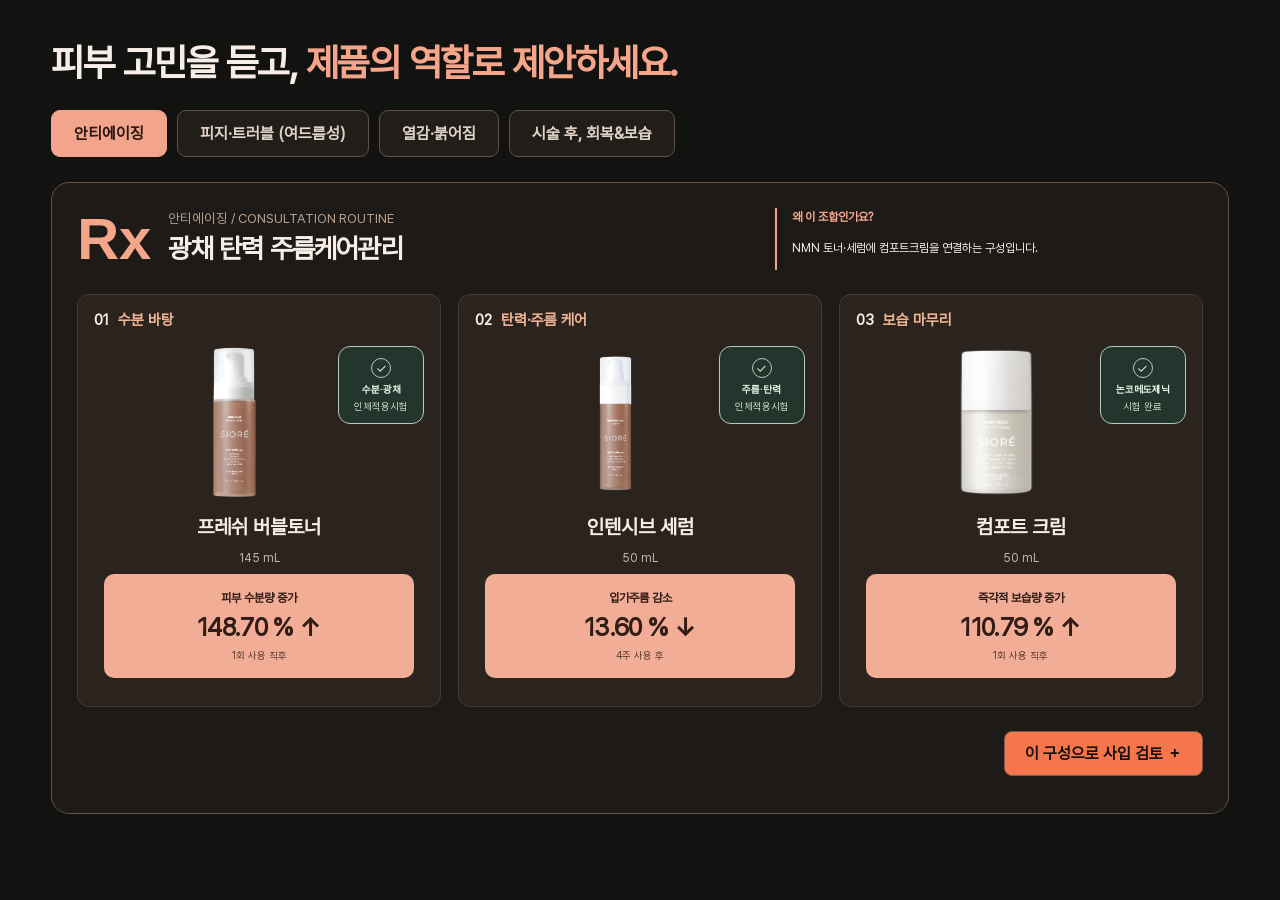
==== commit b2dc4264: "Place routine explanation beside heading and evidence under each product" ====
--- a/advisor.html
+++ b/advisor.html
@@ -1,4 +1,21 @@
 <!doctype html><html lang="ko"><meta charset="utf-8"><meta name="viewport" content="width=device-width,initial-scale=1"><title>SIORÉ | 고민별 상담 루틴 시안</title><style>
 @font-face{font-family:PR;src:url('assets/embedded/6d0af5258997aec735.ttf')}*{box-sizing:border-box}body{margin:0;background:#121211;color:#f6eee6;font-family:PR,'Malgun Gothic',sans-serif}header{padding:22px 4%;display:flex;align-items:center;justify-content:space-between;border-bottom:1px solid #42382f}.logo{font-size:30px;letter-spacing:6px;font-weight:900}header small{color:#c6b7a6}main{max-width:1440px;margin:auto;padding:28px 4%}.eyebrow{font-size:11px;color:#f5a589;letter-spacing:2px}h1{font-size:38px;font-weight:900;letter-spacing:-1.5px;margin:12px 0}h1 span{color:#f5a589}.intro{color:#c5b9ab;font-size:14px}nav{display:flex;gap:10px;margin:25px 0}button{font:inherit;cursor:pointer}nav button{border:1px solid #605246;border-radius:9px;padding:13px 22px;color:#dfd3c7;background:#211e1a;font-weight:800}nav button[aria-pressed=true]{color:#2b1811;background:#f2a58c;border-color:#f2a58c}.panel{border:1px solid #675145;border-radius:18px;padding:25px;background:#1d1a17}.heading{display:flex;align-items:center;gap:17px}.rx{font:bold 58px/1 Arial,sans-serif;color:#f5a589}.heading h2{font-size:27px;font-weight:900;margin:5px 0;letter-spacing:-.8px}.heading small{color:#b7a18e}.products{display:grid;grid-template-columns:repeat(3,1fr);gap:17px;margin:24px 0}.product{background:#2a231e;border-radius:12px;padding:16px;text-align:center;position:relative;border:1px solid #493a2f}.step{text-align:left;font-size:15px;font-weight:800;color:#eeb595}.step i{font-style:normal;color:#f8eee6;margin-right:9px}.product img{width:100%;height:170px;object-fit:contain;display:block;margin:8px auto}.product h3{font-size:20px;margin:8px 0;font-weight:900}.product small{color:#cbb7a5;font-size:12px}.bottom{display:grid;grid-template-columns:1fr 1fr;gap:20px}.evidence{background:#f1ad95;color:#321d16;border-radius:10px;padding:16px}.evidence b{display:block;font-size:19px;font-weight:900;margin:7px 0}.evidence small{font-size:11px}.reason{font-size:14px;line-height:1.65;color:#d1c0b0}.reason b{display:block;color:white;font-size:15px}.foot{display:flex;gap:12px;justify-content:space-between;align-items:center;margin-top:18px}.foot button{padding:12px 20px;border-radius:8px;border:1px solid #795c45;background:#f5764c;color:#1a120c;font-weight:900}.source{font-size:11px;color:#a99a8c;line-height:1.6}details{margin-top:17px;color:#d8c7b7;font-size:14px}summary{cursor:pointer;font-weight:800}.status{font-size:12px;color:#f5a589} @media(max-width:700px){main{padding:22px 5%}h1{font-size:29px}nav{display:grid;grid-template-columns:1fr 1fr}.products{grid-template-columns:1fr}.bottom{grid-template-columns:1fr}.heading h2{font-size:23px}.foot{align-items:start;flex-direction:column}.product img{height:180px}header small{font-size:10px}.rx{font-size:45px}}
 .product-visual{position:relative}.product-visual>img{padding:0 64px 0 15px}.test-badges{position:absolute;top:9px;right:0;display:flex;flex-direction:column;gap:7px}.test-badge{width:86px;min-height:78px;border:1px solid #b4cabc;background:#23352d;color:#e1f0e5;border-radius:12px;padding:7px 4px;display:flex;align-items:center;justify-content:center;flex-direction:column;gap:5px}.test-badge>span{display:grid;place-items:center;width:20px;height:20px;border:1px solid #b4cabc;border-radius:50%;font-size:13px}.test-badge b{font-size:10px;font-weight:800;line-height:1.2}.test-badge small{font-size:10px!important;color:#c6dfcb!important}.foot{justify-content:flex-end}@media(max-width:700px){.test-badges{right:6px}.test-badge{width:80px}} .advisor-symbol{width:92px;height:92px;object-fit:contain;flex-shrink:0}.heading>.rx{flex-shrink:0}.heading>div:last-child{min-width:0}@media(max-width:700px){.advisor-symbol{width:56px;height:56px}.heading{gap:10px}.heading h2{font-size:20px}}
-</style><main><h1>피부 고민을 듣고, <span>제품의 역할로 제안하세요.</span></h1><nav id="tabs"></nav><section class="panel" id="panel"></section><details hidden><summary>영업자료에서의 사용 흐름</summary><p>고객 고민 선택 → 3종의 역할 설명 → 제품별 시험 근거 확인 → 약국의 사입 구성 검토</p><p>이 시안의 구성과 상담 문구는 최종 검수 전 제안입니다. 세트 시너지나 치료 효과를 보증하지 않습니다.</p></details></main><script>const routines=[{"title": "안티에이징", "tag": "안티에이징", "hook": "광채 탄력 주름케어관리", "ids": [1, 2, 8], "steps": ["수분 바탕", "탄력·주름 케어", "보습 마무리"], "reason": "NMN 토너·세럼에 컴포트크림을 연결하는 구성입니다.", "stat": "인텐시브 세럼 · 입가주름 13.60% 감소", "note": "4주 사용 후", "sales": "탄력 제품을 찾으시는데 마무리 보습도 중요하신 고객에게 제안해보세요."}, {"title": "피지·트러블 (여드름성)", "tag": "피부 밸런스", "hook": "번들거림을 살피고, 가볍게 보습.", "ids": [5, 6, 3], "steps": ["순한 수분 케어", "피지 관리", "가벼운 보습"], "reason": "릴리프 토너·앰플에 NMN 수딩크림으로 마무리합니다.", "stat": "리페어 앰플 · 피지 분비량 29.23% 감소", "note": "2주 사용 후", "sales": "피지가 고민이어도 보습을 생략하지 않도록 단계별 역할로 설명하세요."}, {"title": "열감·붉어짐", "tag": "쿨링·보습", "hook": "달아오른 피부에, 쿨링부터 보습까지.", "ids": [1, 7, 8], "steps": ["수분 공급", "쿨링 케어", "보습 마무리"], "reason": "수딩젤을 중심으로 앞뒤에 수분과 보습 단계를 연결합니다.", "stat": "카밍 수딩젤 · 가온 피부 온도 10.041°C 감소", "note": "1회 사용 직후", "sales": "수딩젤의 쿨링을 먼저 설명하고, 이후 보습 마무리의 역할을 연결하세요."}, {"title": "시술 후, 회복&보습", "tag": "사용 시점 확인", "hook": "사용 가능 시점부터, 단계별 보습 케어.", "ids": [7, 6, 4], "steps": ["쿨링·수분", "보습·장벽 케어", "농밀한 보습"], "reason": "시술기관이 일반 화장품 사용을 허용한 시점에 상담합니다.", "stat": "리페어 앰플 · 피부 장벽 47.08% 개선", "note": "2주 사용 후", "sales": "어떤 시술을 언제 받으셨는지, 시술기관의 사용 안내부터 확인하세요."}],products=[{"id": 0, "name": "NMN 하이드로 캡슐 클렌징 밀크", "short": "하이드로 캡슐 클렌징밀크", "category": "클렌저", "line": "NMN LINE", "size": "150 mL", "summary": "메이크업과 미세먼지까지 한 번에 씻어내는 클렌징 밀크", "texture": "캡슐이 톡톡 터지는 밀크 제형 · 세안 후 당김이 덜한 마무리", "customer": "세안 후 당김이 싫은 고객 · 메이크업 잔여감이 고민인 고객 · 미세먼지 세정을 원하는 고객", "ingredients": ["NMN 500 ppm", "알파리포산", "PDRN", "글루타치온", "카르노신", "피크노제놀"], "stats": [{"value": "91.59 % ↑", "label": "메이크업 세정 효과", "condition": "1회 사용 직후"}, {"value": "99.48 % ↑", "label": "노폐물 세정 효과", "condition": "1회 사용 직후"}, {"value": "99.55 % ↑", "label": "미세먼지 세정 효과", "condition": "1회 직후 · 물세정 대비", "photoLinked": true}], "condition": "한국피부과학연구원 · 31~58세 여성 23명 · 1회 사용 (단회 도포)", "description": [["캡슐이 터지는 밀크 제형", "부드럽게 마사지하며 세정하고 세안 후 당김을 줄이도록 설계했습니다."], ["세정력을 수치로 확인", "메이크업·노폐물·미세먼지 세정 효과를 1회 사용 직후 측정했습니다."], ["저자극·논코메도제닉 시험", "피부 자극지수 0.00과 여드름성 피부 사용 적합 판정을 확인했습니다."]], "image": "assets/embedded/9a33d77ee0911a09f3.png", "textureImage": "assets/embedded/0c5a672d9c396322f0.png", "clinicalImage": "assets/embedded/b59a5861a614e69186.png", "clinicalCaption": "미세먼지 세정 전·후 · 1회 사용 직후", "imageEvidenceLabel": "미세먼지 세정 효과", "focus": "세안 후 당김이 고민이라면", "customerTags": ["메이크업 잔여감", "미세먼지 세정"]}, {"id": 1, "name": "NMN 프레쉬 버블 토너", "short": "프레쉬 버블토너", "category": "토너", "line": "NMN LINE", "size": "145 mL", "summary": "액티브 NMN 1%(10,000ppm)를 담은 버블 타입 토너", "texture": "펴 바르면 사라지는 버블 제형 · 다음 단계 흡수를 돕는 마무리", "customer": "세안 직후 수분 충전이 필요한 고객 · 피부가 칙칙해 보인다는 고객 · 다음 단계 흡수를 높이고 싶은 고객", "ingredients": ["NMN 10,000 ppm", "글루타치온", "카르노신", "병풀추출물"], "stats": [{"value": "148.70 % ↑", "label": "피부 수분량 증가", "condition": "1회 사용 직후"}, {"value": "403.37 % ↑", "label": "피부 광채 개선", "condition": "1회 사용 직후", "photoLinked": true}, {"value": "10.43 % ↓", "label": "피부결(거칠기) 개선", "condition": "1회 사용 직후"}], "condition": "한국피부과학연구원 · 39~63세 여성 22명 · 1회 사용 (단회 도포)", "description": [["NMN 1%, 10,000 ppm", "라인의 시그니처 성분을 토너 단계에 담았습니다."], ["수분과 광채를 함께", "1회 사용 직후 수분량과 광채 개선 수치를 확인했습니다."], ["부드러운 버블 제형", "세안 후 피부결을 정돈하고 다음 단계 케어로 이어지는 토너입니다."]], "image": "assets/embedded/78fbf3f247b694c31d.png", "textureImage": "assets/embedded/d681c7c131ab1411fc.png", "clinicalImage": "assets/embedded/e8e4a36b98d4339f5b.png", "clinicalCaption": "피부 광채 전·후 · 1회 사용 직후", "imageEvidenceLabel": "피부 광채 개선", "focus": "수분과 광채가 필요하다면", "customerTags": ["세안 직후 건조", "칙칙한 피부"]}, {"id": 2, "name": "NMN 인텐시브 세럼", "short": "인텐시브 세럼", "category": "세럼", "line": "NMN LINE", "size": "50 mL", "summary": "탄력·주름·톤을 동시에 끌어올리는 광채 조명 리프팅 세럼", "texture": "오일과 워터의 장점만 합친 하이브리드 에멀전 · #쫀쫀탄력 #유리광채 #집중케어", "customer": "건성·지성·복합성 모두 · 탄력저하, 잔주름, 속건조, 푸석한 피부 · 눈가 입가 잔주름에 탄력이 필요한 분", "ingredients": ["NMN 10,000 ppm", "알파리포산", "PDRN", "글루타치온", "카르노신", "피크노제놀"], "stats": [{"value": "13.60 % ↓", "label": "입가주름 감소", "condition": "4주 사용 후"}, {"value": "6.97 % ↑", "label": "피부 겉탄력 증가", "condition": "4주 사용 후"}, {"value": "564.64 % ↑", "label": "피부 광채 개선", "condition": "세럼 + 리치크림 · 1회 사용 직후", "photoLinked": true, "synergy": true}], "condition": "한국피부과학연구원 · 34~69세 여성 23명 · 4주 · 1일 2회 · 광채 항목은 세럼+리치크림 병행 1회 사용 직후 결과", "description": [["하이브리드 에멀전", "오일과 워터의 장점을 결합한 밀착감 있는 텍스처입니다."], ["NMN 10,000 ppm", "99% 고순도 NMN 원료를 사용한 집중 케어 세럼입니다."], ["리치크림 병행 시험", "광채 564.64% 개선은 리치크림을 함께 사용한 조건의 결과입니다."]], "image": "assets/embedded/618de354a87cfcf17f.png", "textureImage": "assets/embedded/31f0ef7816986891c7.png", "clinicalImage": "assets/embedded/c5e6f58f2ffe43f7a8.png", "clinicalCaption": "피부 광채 전·후 · 리치크림 병행, 1회 사용 직후", "imageEvidenceLabel": "피부 광채 개선", "focus": "잔주름·탄력이 고민이라면", "customerTags": ["눈가·입가 주름", "푸석한 피부"]}, {"id": 3, "name": "NMN 하이드레이팅 수딩 크림", "short": "하이드레이팅 수딩크림", "category": "수딩크림", "line": "NMN LINE", "size": "50 mL", "summary": "바르고 24시간까지 수분을 붙잡아 두는 데일리 수딩 크림", "texture": "가볍게 밀착되는 수딩 크림 제형 · 산뜻하게 마무리되는 사용감", "customer": "하루 종일 건조하다는 고객 · 가벼운 마무리를 원하는 고객 · NMN 라인 데일리 크림이 필요한 고객", "ingredients": ["NMN 10,000 ppm", "글루타치온", "세라마이드", "병풀추출물", "레스베라트롤", "알파리포산"], "stats": [{"value": "149.87 % ↑", "label": "즉각 보습량(겉수분)", "condition": "1회 사용 직후", "photoLinked": true}, {"value": "93.35 % ↑", "label": "피부 수분량 (직후)", "condition": "1회 사용 직후"}, {"value": "56.65 % ↑", "label": "24시간 보습 지속력", "condition": "사용 24시간 후"}], "condition": "한국피부과학연구원 · 39~63세 여성 22명 · 1회 사용 (단회 도포)", "description": [["24시간 보습 시험", "사용 24시간 후 수분 유지 지표를 확인했습니다."], ["세라마이드와 병풀", "보습과 피부 컨디셔닝 성분을 함께 담았습니다."], ["가벼운 데일리 크림", "산뜻한 마무리를 원하는 일상 보습 케어에 적합한 제형입니다."]], "image": "assets/embedded/190f4dda34c107f464.png", "textureImage": "assets/embedded/54993340c9269c5bfb.png", "clinicalImage": "assets/embedded/77f45be6e151ab9de4.png", "clinicalCaption": "즉각 보습량 전·후 · 1회 사용 직후", "imageEvidenceLabel": "즉각 보습량(겉수분)", "focus": "가볍게, 오래 보습하고 싶다면", "customerTags": ["하루 종일 건조", "데일리 보습"]}, {"id": 4, "name": "NMN 딥 글로우 리치크림", "short": "딥 글로우 리치크림", "category": "리치크림", "line": "NMN LINE", "size": "50 mL", "summary": "주름·치밀도·광채를 한 번에 보는 NMN 라인의 최상위 크림", "texture": "농밀하게 감싸는 리치 제형 · 밤에는 두껍게 올려 수면팩처럼", "customer": "깊은 주름이 고민인 고객 · 나이트 케어를 찾는 고객 · 세럼과 세트로 권할 고객", "ingredients": ["NMN 10,000 ppm", "알파리포산", "PDRN", "글루타치온", "카르노신", "피크노제놀"], "stats": [{"value": "21.89 % ↓", "label": "팔자주름 감소", "condition": "4주 사용 후"}, {"value": "18.52 % ↓", "label": "입가주름 감소", "condition": "4주 사용 후"}, {"value": "45.11 % ↑", "label": "피부 수분량 증가", "condition": "4주 사용 후", "photoLinked": true}, {"value": "564.64 % ↑", "label": "피부 광채 개선", "condition": "세럼 + 리치크림 · 1회 사용 직후", "synergy": true, "imageProductId": 2}], "condition": "한국피부과학연구원 · 31~58세 여성 23명 · 4주 · 1일 2회 · 광채 항목은 세럼+리치크림 병행 1회 사용 직후 결과", "description": [["주름·보습 집중 케어", "4주 사용 후 팔자주름·입가주름·수분량 변화를 확인했습니다."], ["세럼과 함께하는 광채 케어", "세럼과 리치크림을 병행 사용한 시험에서, 1회 사용 직후 피부 광채 564.64% 개선이 확인됐습니다."], ["농밀한 리치 제형", "피부를 감싸는 제형으로 나이트 케어에도 활용합니다."]], "image": "assets/embedded/a3da99d2032aacce32.png", "textureImage": "assets/embedded/796f54687ab11cebe4.png", "clinicalImage": "assets/embedded/d1625184e30bf6236b.png", "clinicalCaption": "피부 수분량 전·후 · 4주 사용 후", "imageEvidenceLabel": "피부 수분량 증가", "focus": "깊은 주름·건조가 고민이라면", "customerTags": ["농밀한 보습 선호", "나이트 케어"]}, {"id": 5, "name": "데일리 릴리프 에센스 토너", "short": "에센스 토너", "category": "토너", "line": "DAILY RELIEF", "size": "150 mL", "summary": "제주 감나무잎수 85%, 자극지수 0.00의 순한 진정 토너", "texture": "물처럼 흡수되는 순수 토너 제형 · 정제수 대신 제주 감나무잎수 85%", "customer": "순한 토너부터 시작하고 싶은 고객 · 성분을 꼼꼼히 보는 고객 · 시술 후 순한 제품을 찾는 고객", "ingredients": ["감나무잎수 85%", "병풀추출물", "펩타이드", "RICE-EGF", "밀싹추출물"], "stats": [{"value": "0.00", "label": "피부 자극지수", "condition": "인체적용시험 기준"}, {"value": "136.58 % ↑", "label": "피부 수분량 증가", "condition": "1회 사용 직후", "photoLinked": true}, {"value": "11.84 % ↓", "label": "피부결(거칠기) 개선", "condition": "1회 사용 직후"}], "condition": "한국피부과학연구원 · 30~68세 남녀 23명 · 1회 사용 (단회 도포)", "description": [["제주 감나무잎수 85%", "정제수 대신 감나무잎수를 바탕으로 피부결을 정돈합니다."], ["피부 자극지수 0.00", "저자극 시험을 완료한 진정 토너입니다."], ["릴리프 루틴의 시작", "앰플·크림에 앞서 수분을 채우는 첫 단계입니다."]], "image": "assets/embedded/6d6a41d8d877ba338b.png", "textureImage": "assets/embedded/a612cd2b8c45560a79.png", "clinicalImage": "assets/embedded/0c92a807a6dfe5a60e.png", "clinicalCaption": "피부 수분량 전·후 · 1회 사용 직후", "imageEvidenceLabel": "피부 수분량 증가", "focus": "순한 토너부터 찾는다면", "customerTags": ["성분에 민감한 고객", "부드러운 첫 보습"]}, {"id": 6, "name": "데일리 릴리프 리페어 앰플", "short": "리페어 앰플", "category": "앰플", "line": "DAILY RELIEF", "size": "30 mL", "summary": "여드름성 피부에도 쓸 수 있는(논코메도제닉) 회복 집중 앰플", "texture": "실키하게 코팅되는 앰플 제형 · 진정, 보습장벽, 회복 3단계 설계", "customer": "여드름성 피부 고객 · 피지가 많아 번들거리는 고객 · 진정과 장벽 회복이 필요한 고객", "ingredients": ["병풀추출물", "펩타이드", "판테놀", "밀싹추출물"], "stats": [{"value": "29.23 % ↓", "label": "피지 분비량 감소", "condition": "2주 사용 후"}, {"value": "적합", "label": "논코메도제닉 판정", "condition": "인체적용시험 결과"}, {"value": "0.00", "label": "피부 자극지수", "condition": "인체적용시험 기준"}, {"value": "47.08 % ↑", "label": "피부 장벽 개선", "condition": "2주 사용 후 · 공식몰 인체적용시험", "photoLinked": true}], "condition": "피지·논코메도제닉: 한국피부과학연구원 · 14~33세 남녀 20명 (여드름 보유) · 2주 · 1일 2회 (좌측 안면)<br>사진 연계 항목: 공식몰 별도 인체적용시험 · 2주 사용 후", "description": [["여드름성 피부 사용 적합", "논코메도제닉 시험을 완료한 앰플입니다."], ["피지 분비량 29.23% 감소", "2주 사용 시험에서 확인된 결과입니다."], ["피부 장벽 47.08% 개선", "공식몰 인체적용시험에서 2주 사용 후 피부 장벽 개선을 확인했습니다. 상단 전·후 사진에 해당하는 결과입니다."]], "image": "assets/embedded/f5072e282addb7e064.png", "textureImage": "assets/embedded/263f22807f47dbfb7f.png", "clinicalImage": "assets/embedded/b548c27df6cf1a3eb9.png", "clinicalCaption": "피부 장벽 개선 전·후 · 2주 사용 후", "imageEvidenceLabel": "피부 장벽 개선", "focus": "피지·여드름성 피부가 고민이라면", "customerTags": ["번들거리는 피부", "장벽 케어 관심"], "clinicalSource": "https://siore.co.kr/product/detail.html?product_no=18"}, {"id": 7, "name": "데일리 릴리프 카밍 수딩 젤", "short": "카밍 수딩젤", "category": "수딩젤", "line": "DAILY RELIEF", "size": "80 mL", "summary": "진정·보습에 각질 케어까지 되는 멀티 수딩 젤", "texture": "산뜻하게 스며드는 투명 젤 제형 · 밤에는 두껍게 올려 슬리핑팩으로", "customer": "열감이 있고 붉어지는 고객 · 각질이 일어나는 고객 · 가벼운 제형을 원하는 고객", "ingredients": ["병풀추출물", "펩타이드", "판테놀", "히알루론산", "밀싹추출물"], "stats": [{"value": "10.041°C ↓", "label": "가온 피부 온도 감소", "condition": "가온 후 대비 · 1회 사용 직후", "photoLinked": true}, {"value": "42.18 % ↓", "label": "피부 각질 개선", "condition": "1회 사용 직후"}, {"value": "76.04 % ↑", "label": "즉각 보습량(겉수분)", "condition": "1회 사용 직후"}, {"value": "15.42 % ↓", "label": "경피수분손실 감소", "condition": "1회 사용 직후"}], "condition": "한국피부과학연구원 · 21~69세 남녀 22명 · 1회 사용 (단회 도포)", "description": [["진정에 각질 케어까지", "1회 사용 직후 피부 각질 42.18% 개선을 확인했습니다."], ["보습과 수분손실 관리", "보습량 증가와 경피수분손실 감소를 함께 확인했습니다."], ["젤 크림·슬리핑팩", "낮에는 가벼운 젤 크림, 밤에는 슬리핑팩으로 활용합니다."]], "image": "assets/embedded/c5d7b07ac8ae15bcb2.png", "textureImage": "assets/embedded/70d93389e49fadde83.png", "clinicalImage": "assets/embedded/6e15e925bc33531c68.png", "clinicalCaption": "피부 온도 전·후 · 가온 후 / 1회 사용 직후", "imageEvidenceLabel": "가온 피부 온도 감소", "focus": "열감·각질이 고민이라면", "customerTags": ["붉어지는 피부", "가벼운 젤 선호"]}, {"id": 8, "name": "데일리 릴리프 컴포트 크림", "short": "컴포트 크림", "category": "크림", "line": "DAILY RELIEF", "size": "50 mL", "summary": "여드름성 피부에도 사용 적합(논코메도제닉) 판정을 받은 진정 크림", "texture": "순백의 가벼운 크림 제형 · 유분감 없이 마무리되는 사용감", "customer": "산뜻한 마무리를 원하는 고객 · 트러블 걱정 없는 크림을 찾는 고객 · 피지가 많은 고객", "ingredients": ["병풀추출물", "펩타이드", "판테놀", "히알루론산", "밀싹추출물"], "stats": [{"value": "적합", "label": "논코메도제닉 판정", "condition": "인체적용시험 결과"}, {"value": "28.95 % ↓", "label": "피지 분비량 감소", "condition": "2주 사용 후"}, {"value": "0.00", "label": "피부 자극지수", "condition": "인체적용시험 기준"}, {"value": "110.79 % ↑", "label": "즉각적 보습량 증가", "condition": "1회 사용 직후 · 공식몰 인체적용시험", "photoLinked": true}], "condition": "피지·논코메도제닉: 한국피부과학연구원 · 14~33세 남녀 20명 (여드름 보유) · 2주 · 1일 2회 (우측 안면)<br>사진 연계 항목: 공식몰 별도 인체적용시험 · 1회 사용 직후", "description": [["여드름성 피부 사용 적합", "논코메도제닉 시험을 완료한 진정 크림입니다."], ["피지 분비량 28.95% 감소", "2주 사용 시험에서 확인된 결과입니다."], ["즉각적 보습량 110.79% 증가", "공식몰 인체적용시험에서 1회 사용 직후 보습량 증가를 확인했습니다. 상단 전·후 사진에 해당하는 결과입니다."]], "image": "assets/embedded/f79f5945e6369d7c69.png", "textureImage": "assets/embedded/730ea80bfebe04b03c.png", "clinicalImage": "assets/embedded/1d62a84a5bfb7c1335.png", "clinicalCaption": "즉각적 보습량 증가 전·후 · 1회 사용 직후", "imageEvidenceLabel": "즉각적 보습량 증가", "focus": "여드름성 피부의 보습을 찾는다면", "customerTags": ["번들거림 고민", "산뜻한 크림 선호"], "clinicalSource": "https://siore.co.kr/product/detail.html?product_no=16"}, {"id": 9, "name": "마시는 PDRN 200 어드밴스드", "short": "마시는 PDRN 200", "category": "이너뷰티", "line": "INNER BEAUTY", "size": "15 g × 15포", "summary": "PDRN·콜라겐·NMN·병풀을 한 포에.", "texture": "스틱형 액상 · 달콤한 적포도 맛으로 물 없이 섭취", "customer": "바르는 케어와 함께 속부터 챙기고 싶은 고객 · 릴리프 라인 구매 고객 · 이너뷰티에 관심 있는 고객", "ingredients": ["PDRN 200 mg", "피쉬콜라겐 1,000 mg", "NMN 120 mg", "병풀추출분말 100 mg"], "stats": [{"value": "200 mg", "label": "PDRN", "condition": "1포당 함량"}, {"value": "1,000 mg", "label": "피쉬콜라겐", "condition": "피쉬콜라겐펩타이드 · 1포당"}, {"value": "120 mg", "label": "NMN", "condition": "리포좀효모추출물분말(NMN 70%)"}, {"value": "100 mg", "label": "병풀추출분말", "condition": "1포당 함량"}], "condition": "시오레 공식몰 제품 안내 및 교육자료 기준 · 1포 15 g", "description": [["네 가지 성분을 한 포에", "PDRN·콜라겐·NMN·병풀을 함께 담아, 한 포로 간편하게 챙기는 이너뷰티 루틴입니다."], ["NMN 120 mg 함유", "리포좀효모추출물분말(NMN 70%)을 원료로 사용합니다. 한 포에 NMN 120 mg을 담았습니다."], ["물 없이, 간편한 액상 스틱", "달콤한 적포도 맛. 하루 한 포, 바르는 케어와 함께하는 일상 속 루틴을 제안합니다."]], "image": "assets/embedded/45a5474fbf556cb360.jpg", "textureImage": "", "clinicalImage": "", "clinicalCaption": "", "stick": "assets/embedded/3a669cd6789b5c469f.png", "reportImage": "https://img.friendly-pharmacist.com/SIORE/PDRN%20Drink/PDRN_advanced200_04.jpg", "ingredientNote": "NMN 원료: 리포좀효모추출물분말(NMN 70%)<br>원료 171.45 mg에 해당 · 1포 기준", "focus": "먹는 이너뷰티도 함께 찾는다면", "customerTags": ["바르는 케어 병행", "간편한 한 포 선호"]}];function badges(id){const verified={0:['세정력','인체적용시험'],1:['수분·광채','인체적용시험'],2:['주름·탄력','인체적용시험'],3:['보습','인체적용시험'],4:['주름·보습','인체적용시험'],5:['피부 자극지수','0.00'],6:['논코메도제닉','시험 완료'],7:['논코메도제닉','시험 완료'],8:['논코메도제닉','시험 완료']};const b=verified[id];return b?`<div class="test-badge" title="제품별 기존 시험자료 기준"><span aria-hidden="true">✓</span><b>${b[0]}</b><small>${b[1]}</small></div>`:'';}function show(n){document.querySelectorAll('nav button').forEach((b,i)=>b.setAttribute('aria-pressed',i===n));const r=routines[n];document.querySelector('#panel').innerHTML=`<div class="heading"><div class="rx">Rx</div><div><small>${r.tag} / CONSULTATION ROUTINE</small><h2>${r.hook}</h2></div></div><div class="products">${r.ids.map((id,i)=>`<article class="product" role="button" tabindex="0" onclick="parent.openSku(${id})" onkeydown="if(event.key==='Enter')parent.openSku(${id})" style="cursor:pointer"><div class="step"><i>0${i+1}</i>${r.steps[i]}</div><div class="product-visual"><img src="${products[id].image}" alt="${products[id].name}"><div class="test-badges">${badges(id)}</div></div><h3>${products[id].short}</h3><small>${products[id].size}</small></article>`).join('')}</div><div class="bottom"><div class="reason"><b>왜 이 조합인가요?</b>${r.reason}</div><div class="evidence"><small>제품별 시험 근거 · 기존 자료 기준</small><b>${r.stat}</b><small>${r.note}</small></div></div><div class="foot"><button id="select">이 구성으로 사입 검토 ＋</button></div><p class="status" id="status"></p>`;document.querySelector('#select').onclick=()=>parent.addAdvisorRoutine(n);}document.querySelector('#tabs').innerHTML=routines.map((r,i)=>`<button aria-pressed="${i===0}" onclick="show(${i})">${r.title}</button>`).join('');show(0);</script></html>+
+.routine-heading-reason{margin-left:auto;flex:0 1 38%;padding-left:15px;border-left:2px solid #f2a58c;font-size:12px;line-height:1.6}
+.routine-heading-reason b{display:block;color:#f2a58c;font-size:12px}
+#starter-guide .routine-heading-reason p{font-size:11px;line-height:1.6;margin-top:4px}
+.routine-product-evidence{display:flex;flex-direction:column;gap:5px;margin:8px 10px 12px;padding:12px 8px;border-radius:10px;background:#f2ad96;color:#321d16;text-align:center;line-height:1.3;min-height:104px;justify-content:center}
+.routine-product-evidence span{font-size:12px;font-weight:800;word-break:keep-all}
+#starter-guide .routine-product-evidence strong,.routine-product-evidence strong{font-size:25px;letter-spacing:-.7px;color:#321d16}
+.routine-product-evidence small{font-size:10px;color:#59392d}
+.starter-advisor-products{margin-bottom:16px}
+@media(max-width:700px){.starter-advisor-heading,.heading{flex-wrap:wrap}.routine-heading-reason{flex-basis:100%;margin:6px 0 0}}
+</style><main><h1>피부 고민을 듣고, <span>제품의 역할로 제안하세요.</span></h1><nav id="tabs"></nav><section class="panel" id="panel"></section><details hidden><summary>영업자료에서의 사용 흐름</summary><p>고객 고민 선택 → 3종의 역할 설명 → 제품별 시험 근거 확인 → 약국의 사입 구성 검토</p><p>이 시안의 구성과 상담 문구는 최종 검수 전 제안입니다. 세트 시너지나 치료 효과를 보증하지 않습니다.</p></details></main><script>const routines=[{"title": "안티에이징", "tag": "안티에이징", "hook": "광채 탄력 주름케어관리", "ids": [1, 2, 8], "steps": ["수분 바탕", "탄력·주름 케어", "보습 마무리"], "reason": "NMN 토너·세럼에 컴포트크림을 연결하는 구성입니다.", "stat": "인텐시브 세럼 · 입가주름 13.60% 감소", "note": "4주 사용 후", "sales": "탄력 제품을 찾으시는데 마무리 보습도 중요하신 고객에게 제안해보세요."}, {"title": "피지·트러블 (여드름성)", "tag": "피부 밸런스", "hook": "번들거림을 살피고, 가볍게 보습.", "ids": [5, 6, 3], "steps": ["순한 수분 케어", "피지 관리", "가벼운 보습"], "reason": "릴리프 토너·앰플에 NMN 수딩크림으로 마무리합니다.", "stat": "리페어 앰플 · 피지 분비량 29.23% 감소", "note": "2주 사용 후", "sales": "피지가 고민이어도 보습을 생략하지 않도록 단계별 역할로 설명하세요."}, {"title": "열감·붉어짐", "tag": "쿨링·보습", "hook": "달아오른 피부에, 쿨링부터 보습까지.", "ids": [1, 7, 8], "steps": ["수분 공급", "쿨링 케어", "보습 마무리"], "reason": "수딩젤을 중심으로 앞뒤에 수분과 보습 단계를 연결합니다.", "stat": "카밍 수딩젤 · 가온 피부 온도 10.041°C 감소", "note": "1회 사용 직후", "sales": "수딩젤의 쿨링을 먼저 설명하고, 이후 보습 마무리의 역할을 연결하세요."}, {"title": "시술 후, 회복&보습", "tag": "사용 시점 확인", "hook": "사용 가능 시점부터, 단계별 보습 케어.", "ids": [7, 6, 4], "steps": ["쿨링·수분", "보습·장벽 케어", "농밀한 보습"], "reason": "시술기관이 일반 화장품 사용을 허용한 시점에 상담합니다.", "stat": "리페어 앰플 · 피부 장벽 47.08% 개선", "note": "2주 사용 후", "sales": "어떤 시술을 언제 받으셨는지, 시술기관의 사용 안내부터 확인하세요."}],products=[{"id": 0, "name": "NMN 하이드로 캡슐 클렌징 밀크", "short": "하이드로 캡슐 클렌징밀크", "category": "클렌저", "line": "NMN LINE", "size": "150 mL", "summary": "메이크업과 미세먼지까지 한 번에 씻어내는 클렌징 밀크", "texture": "캡슐이 톡톡 터지는 밀크 제형 · 세안 후 당김이 덜한 마무리", "customer": "세안 후 당김이 싫은 고객 · 메이크업 잔여감이 고민인 고객 · 미세먼지 세정을 원하는 고객", "ingredients": ["NMN 500 ppm", "알파리포산", "PDRN", "글루타치온", "카르노신", "피크노제놀"], "stats": [{"value": "91.59 % ↑", "label": "메이크업 세정 효과", "condition": "1회 사용 직후"}, {"value": "99.48 % ↑", "label": "노폐물 세정 효과", "condition": "1회 사용 직후"}, {"value": "99.55 % ↑", "label": "미세먼지 세정 효과", "condition": "1회 직후 · 물세정 대비", "photoLinked": true}], "condition": "한국피부과학연구원 · 31~58세 여성 23명 · 1회 사용 (단회 도포)", "description": [["캡슐이 터지는 밀크 제형", "부드럽게 마사지하며 세정하고 세안 후 당김을 줄이도록 설계했습니다."], ["세정력을 수치로 확인", "메이크업·노폐물·미세먼지 세정 효과를 1회 사용 직후 측정했습니다."], ["저자극·논코메도제닉 시험", "피부 자극지수 0.00과 여드름성 피부 사용 적합 판정을 확인했습니다."]], "image": "assets/embedded/9a33d77ee0911a09f3.png", "textureImage": "assets/embedded/0c5a672d9c396322f0.png", "clinicalImage": "assets/embedded/b59a5861a614e69186.png", "clinicalCaption": "미세먼지 세정 전·후 · 1회 사용 직후", "imageEvidenceLabel": "미세먼지 세정 효과", "focus": "세안 후 당김이 고민이라면", "customerTags": ["메이크업 잔여감", "미세먼지 세정"]}, {"id": 1, "name": "NMN 프레쉬 버블 토너", "short": "프레쉬 버블토너", "category": "토너", "line": "NMN LINE", "size": "145 mL", "summary": "액티브 NMN 1%(10,000ppm)를 담은 버블 타입 토너", "texture": "펴 바르면 사라지는 버블 제형 · 다음 단계 흡수를 돕는 마무리", "customer": "세안 직후 수분 충전이 필요한 고객 · 피부가 칙칙해 보인다는 고객 · 다음 단계 흡수를 높이고 싶은 고객", "ingredients": ["NMN 10,000 ppm", "글루타치온", "카르노신", "병풀추출물"], "stats": [{"value": "148.70 % ↑", "label": "피부 수분량 증가", "condition": "1회 사용 직후"}, {"value": "403.37 % ↑", "label": "피부 광채 개선", "condition": "1회 사용 직후", "photoLinked": true}, {"value": "10.43 % ↓", "label": "피부결(거칠기) 개선", "condition": "1회 사용 직후"}], "condition": "한국피부과학연구원 · 39~63세 여성 22명 · 1회 사용 (단회 도포)", "description": [["NMN 1%, 10,000 ppm", "라인의 시그니처 성분을 토너 단계에 담았습니다."], ["수분과 광채를 함께", "1회 사용 직후 수분량과 광채 개선 수치를 확인했습니다."], ["부드러운 버블 제형", "세안 후 피부결을 정돈하고 다음 단계 케어로 이어지는 토너입니다."]], "image": "assets/embedded/78fbf3f247b694c31d.png", "textureImage": "assets/embedded/d681c7c131ab1411fc.png", "clinicalImage": "assets/embedded/e8e4a36b98d4339f5b.png", "clinicalCaption": "피부 광채 전·후 · 1회 사용 직후", "imageEvidenceLabel": "피부 광채 개선", "focus": "수분과 광채가 필요하다면", "customerTags": ["세안 직후 건조", "칙칙한 피부"]}, {"id": 2, "name": "NMN 인텐시브 세럼", "short": "인텐시브 세럼", "category": "세럼", "line": "NMN LINE", "size": "50 mL", "summary": "탄력·주름·톤을 동시에 끌어올리는 광채 조명 리프팅 세럼", "texture": "오일과 워터의 장점만 합친 하이브리드 에멀전 · #쫀쫀탄력 #유리광채 #집중케어", "customer": "건성·지성·복합성 모두 · 탄력저하, 잔주름, 속건조, 푸석한 피부 · 눈가 입가 잔주름에 탄력이 필요한 분", "ingredients": ["NMN 10,000 ppm", "알파리포산", "PDRN", "글루타치온", "카르노신", "피크노제놀"], "stats": [{"value": "13.60 % ↓", "label": "입가주름 감소", "condition": "4주 사용 후"}, {"value": "6.97 % ↑", "label": "피부 겉탄력 증가", "condition": "4주 사용 후"}, {"value": "564.64 % ↑", "label": "피부 광채 개선", "condition": "세럼 + 리치크림 · 1회 사용 직후", "photoLinked": true, "synergy": true}], "condition": "한국피부과학연구원 · 34~69세 여성 23명 · 4주 · 1일 2회 · 광채 항목은 세럼+리치크림 병행 1회 사용 직후 결과", "description": [["하이브리드 에멀전", "오일과 워터의 장점을 결합한 밀착감 있는 텍스처입니다."], ["NMN 10,000 ppm", "99% 고순도 NMN 원료를 사용한 집중 케어 세럼입니다."], ["리치크림 병행 시험", "광채 564.64% 개선은 리치크림을 함께 사용한 조건의 결과입니다."]], "image": "assets/embedded/618de354a87cfcf17f.png", "textureImage": "assets/embedded/31f0ef7816986891c7.png", "clinicalImage": "assets/embedded/c5e6f58f2ffe43f7a8.png", "clinicalCaption": "피부 광채 전·후 · 리치크림 병행, 1회 사용 직후", "imageEvidenceLabel": "피부 광채 개선", "focus": "잔주름·탄력이 고민이라면", "customerTags": ["눈가·입가 주름", "푸석한 피부"]}, {"id": 3, "name": "NMN 하이드레이팅 수딩 크림", "short": "하이드레이팅 수딩크림", "category": "수딩크림", "line": "NMN LINE", "size": "50 mL", "summary": "바르고 24시간까지 수분을 붙잡아 두는 데일리 수딩 크림", "texture": "가볍게 밀착되는 수딩 크림 제형 · 산뜻하게 마무리되는 사용감", "customer": "하루 종일 건조하다는 고객 · 가벼운 마무리를 원하는 고객 · NMN 라인 데일리 크림이 필요한 고객", "ingredients": ["NMN 10,000 ppm", "글루타치온", "세라마이드", "병풀추출물", "레스베라트롤", "알파리포산"], "stats": [{"value": "149.87 % ↑", "label": "즉각 보습량(겉수분)", "condition": "1회 사용 직후", "photoLinked": true}, {"value": "93.35 % ↑", "label": "피부 수분량 (직후)", "condition": "1회 사용 직후"}, {"value": "56.65 % ↑", "label": "24시간 보습 지속력", "condition": "사용 24시간 후"}], "condition": "한국피부과학연구원 · 39~63세 여성 22명 · 1회 사용 (단회 도포)", "description": [["24시간 보습 시험", "사용 24시간 후 수분 유지 지표를 확인했습니다."], ["세라마이드와 병풀", "보습과 피부 컨디셔닝 성분을 함께 담았습니다."], ["가벼운 데일리 크림", "산뜻한 마무리를 원하는 일상 보습 케어에 적합한 제형입니다."]], "image": "assets/embedded/190f4dda34c107f464.png", "textureImage": "assets/embedded/54993340c9269c5bfb.png", "clinicalImage": "assets/embedded/77f45be6e151ab9de4.png", "clinicalCaption": "즉각 보습량 전·후 · 1회 사용 직후", "imageEvidenceLabel": "즉각 보습량(겉수분)", "focus": "가볍게, 오래 보습하고 싶다면", "customerTags": ["하루 종일 건조", "데일리 보습"]}, {"id": 4, "name": "NMN 딥 글로우 리치크림", "short": "딥 글로우 리치크림", "category": "리치크림", "line": "NMN LINE", "size": "50 mL", "summary": "주름·치밀도·광채를 한 번에 보는 NMN 라인의 최상위 크림", "texture": "농밀하게 감싸는 리치 제형 · 밤에는 두껍게 올려 수면팩처럼", "customer": "깊은 주름이 고민인 고객 · 나이트 케어를 찾는 고객 · 세럼과 세트로 권할 고객", "ingredients": ["NMN 10,000 ppm", "알파리포산", "PDRN", "글루타치온", "카르노신", "피크노제놀"], "stats": [{"value": "21.89 % ↓", "label": "팔자주름 감소", "condition": "4주 사용 후"}, {"value": "18.52 % ↓", "label": "입가주름 감소", "condition": "4주 사용 후"}, {"value": "45.11 % ↑", "label": "피부 수분량 증가", "condition": "4주 사용 후", "photoLinked": true}, {"value": "564.64 % ↑", "label": "피부 광채 개선", "condition": "세럼 + 리치크림 · 1회 사용 직후", "synergy": true, "imageProductId": 2}], "condition": "한국피부과학연구원 · 31~58세 여성 23명 · 4주 · 1일 2회 · 광채 항목은 세럼+리치크림 병행 1회 사용 직후 결과", "description": [["주름·보습 집중 케어", "4주 사용 후 팔자주름·입가주름·수분량 변화를 확인했습니다."], ["세럼과 함께하는 광채 케어", "세럼과 리치크림을 병행 사용한 시험에서, 1회 사용 직후 피부 광채 564.64% 개선이 확인됐습니다."], ["농밀한 리치 제형", "피부를 감싸는 제형으로 나이트 케어에도 활용합니다."]], "image": "assets/embedded/a3da99d2032aacce32.png", "textureImage": "assets/embedded/796f54687ab11cebe4.png", "clinicalImage": "assets/embedded/d1625184e30bf6236b.png", "clinicalCaption": "피부 수분량 전·후 · 4주 사용 후", "imageEvidenceLabel": "피부 수분량 증가", "focus": "깊은 주름·건조가 고민이라면", "customerTags": ["농밀한 보습 선호", "나이트 케어"]}, {"id": 5, "name": "데일리 릴리프 에센스 토너", "short": "에센스 토너", "category": "토너", "line": "DAILY RELIEF", "size": "150 mL", "summary": "제주 감나무잎수 85%, 자극지수 0.00의 순한 진정 토너", "texture": "물처럼 흡수되는 순수 토너 제형 · 정제수 대신 제주 감나무잎수 85%", "customer": "순한 토너부터 시작하고 싶은 고객 · 성분을 꼼꼼히 보는 고객 · 시술 후 순한 제품을 찾는 고객", "ingredients": ["감나무잎수 85%", "병풀추출물", "펩타이드", "RICE-EGF", "밀싹추출물"], "stats": [{"value": "0.00", "label": "피부 자극지수", "condition": "인체적용시험 기준"}, {"value": "136.58 % ↑", "label": "피부 수분량 증가", "condition": "1회 사용 직후", "photoLinked": true}, {"value": "11.84 % ↓", "label": "피부결(거칠기) 개선", "condition": "1회 사용 직후"}], "condition": "한국피부과학연구원 · 30~68세 남녀 23명 · 1회 사용 (단회 도포)", "description": [["제주 감나무잎수 85%", "정제수 대신 감나무잎수를 바탕으로 피부결을 정돈합니다."], ["피부 자극지수 0.00", "저자극 시험을 완료한 진정 토너입니다."], ["릴리프 루틴의 시작", "앰플·크림에 앞서 수분을 채우는 첫 단계입니다."]], "image": "assets/embedded/6d6a41d8d877ba338b.png", "textureImage": "assets/embedded/a612cd2b8c45560a79.png", "clinicalImage": "assets/embedded/0c92a807a6dfe5a60e.png", "clinicalCaption": "피부 수분량 전·후 · 1회 사용 직후", "imageEvidenceLabel": "피부 수분량 증가", "focus": "순한 토너부터 찾는다면", "customerTags": ["성분에 민감한 고객", "부드러운 첫 보습"]}, {"id": 6, "name": "데일리 릴리프 리페어 앰플", "short": "리페어 앰플", "category": "앰플", "line": "DAILY RELIEF", "size": "30 mL", "summary": "여드름성 피부에도 쓸 수 있는(논코메도제닉) 회복 집중 앰플", "texture": "실키하게 코팅되는 앰플 제형 · 진정, 보습장벽, 회복 3단계 설계", "customer": "여드름성 피부 고객 · 피지가 많아 번들거리는 고객 · 진정과 장벽 회복이 필요한 고객", "ingredients": ["병풀추출물", "펩타이드", "판테놀", "밀싹추출물"], "stats": [{"value": "29.23 % ↓", "label": "피지 분비량 감소", "condition": "2주 사용 후"}, {"value": "적합", "label": "논코메도제닉 판정", "condition": "인체적용시험 결과"}, {"value": "0.00", "label": "피부 자극지수", "condition": "인체적용시험 기준"}, {"value": "47.08 % ↑", "label": "피부 장벽 개선", "condition": "2주 사용 후 · 공식몰 인체적용시험", "photoLinked": true}], "condition": "피지·논코메도제닉: 한국피부과학연구원 · 14~33세 남녀 20명 (여드름 보유) · 2주 · 1일 2회 (좌측 안면)<br>사진 연계 항목: 공식몰 별도 인체적용시험 · 2주 사용 후", "description": [["여드름성 피부 사용 적합", "논코메도제닉 시험을 완료한 앰플입니다."], ["피지 분비량 29.23% 감소", "2주 사용 시험에서 확인된 결과입니다."], ["피부 장벽 47.08% 개선", "공식몰 인체적용시험에서 2주 사용 후 피부 장벽 개선을 확인했습니다. 상단 전·후 사진에 해당하는 결과입니다."]], "image": "assets/embedded/f5072e282addb7e064.png", "textureImage": "assets/embedded/263f22807f47dbfb7f.png", "clinicalImage": "assets/embedded/b548c27df6cf1a3eb9.png", "clinicalCaption": "피부 장벽 개선 전·후 · 2주 사용 후", "imageEvidenceLabel": "피부 장벽 개선", "focus": "피지·여드름성 피부가 고민이라면", "customerTags": ["번들거리는 피부", "장벽 케어 관심"], "clinicalSource": "https://siore.co.kr/product/detail.html?product_no=18"}, {"id": 7, "name": "데일리 릴리프 카밍 수딩 젤", "short": "카밍 수딩젤", "category": "수딩젤", "line": "DAILY RELIEF", "size": "80 mL", "summary": "진정·보습에 각질 케어까지 되는 멀티 수딩 젤", "texture": "산뜻하게 스며드는 투명 젤 제형 · 밤에는 두껍게 올려 슬리핑팩으로", "customer": "열감이 있고 붉어지는 고객 · 각질이 일어나는 고객 · 가벼운 제형을 원하는 고객", "ingredients": ["병풀추출물", "펩타이드", "판테놀", "히알루론산", "밀싹추출물"], "stats": [{"value": "10.041°C ↓", "label": "가온 피부 온도 감소", "condition": "가온 후 대비 · 1회 사용 직후", "photoLinked": true}, {"value": "42.18 % ↓", "label": "피부 각질 개선", "condition": "1회 사용 직후"}, {"value": "76.04 % ↑", "label": "즉각 보습량(겉수분)", "condition": "1회 사용 직후"}, {"value": "15.42 % ↓", "label": "경피수분손실 감소", "condition": "1회 사용 직후"}], "condition": "한국피부과학연구원 · 21~69세 남녀 22명 · 1회 사용 (단회 도포)", "description": [["진정에 각질 케어까지", "1회 사용 직후 피부 각질 42.18% 개선을 확인했습니다."], ["보습과 수분손실 관리", "보습량 증가와 경피수분손실 감소를 함께 확인했습니다."], ["젤 크림·슬리핑팩", "낮에는 가벼운 젤 크림, 밤에는 슬리핑팩으로 활용합니다."]], "image": "assets/embedded/c5d7b07ac8ae15bcb2.png", "textureImage": "assets/embedded/70d93389e49fadde83.png", "clinicalImage": "assets/embedded/6e15e925bc33531c68.png", "clinicalCaption": "피부 온도 전·후 · 가온 후 / 1회 사용 직후", "imageEvidenceLabel": "가온 피부 온도 감소", "focus": "열감·각질이 고민이라면", "customerTags": ["붉어지는 피부", "가벼운 젤 선호"]}, {"id": 8, "name": "데일리 릴리프 컴포트 크림", "short": "컴포트 크림", "category": "크림", "line": "DAILY RELIEF", "size": "50 mL", "summary": "여드름성 피부에도 사용 적합(논코메도제닉) 판정을 받은 진정 크림", "texture": "순백의 가벼운 크림 제형 · 유분감 없이 마무리되는 사용감", "customer": "산뜻한 마무리를 원하는 고객 · 트러블 걱정 없는 크림을 찾는 고객 · 피지가 많은 고객", "ingredients": ["병풀추출물", "펩타이드", "판테놀", "히알루론산", "밀싹추출물"], "stats": [{"value": "적합", "label": "논코메도제닉 판정", "condition": "인체적용시험 결과"}, {"value": "28.95 % ↓", "label": "피지 분비량 감소", "condition": "2주 사용 후"}, {"value": "0.00", "label": "피부 자극지수", "condition": "인체적용시험 기준"}, {"value": "110.79 % ↑", "label": "즉각적 보습량 증가", "condition": "1회 사용 직후 · 공식몰 인체적용시험", "photoLinked": true}], "condition": "피지·논코메도제닉: 한국피부과학연구원 · 14~33세 남녀 20명 (여드름 보유) · 2주 · 1일 2회 (우측 안면)<br>사진 연계 항목: 공식몰 별도 인체적용시험 · 1회 사용 직후", "description": [["여드름성 피부 사용 적합", "논코메도제닉 시험을 완료한 진정 크림입니다."], ["피지 분비량 28.95% 감소", "2주 사용 시험에서 확인된 결과입니다."], ["즉각적 보습량 110.79% 증가", "공식몰 인체적용시험에서 1회 사용 직후 보습량 증가를 확인했습니다. 상단 전·후 사진에 해당하는 결과입니다."]], "image": "assets/embedded/f79f5945e6369d7c69.png", "textureImage": "assets/embedded/730ea80bfebe04b03c.png", "clinicalImage": "assets/embedded/1d62a84a5bfb7c1335.png", "clinicalCaption": "즉각적 보습량 증가 전·후 · 1회 사용 직후", "imageEvidenceLabel": "즉각적 보습량 증가", "focus": "여드름성 피부의 보습을 찾는다면", "customerTags": ["번들거림 고민", "산뜻한 크림 선호"], "clinicalSource": "https://siore.co.kr/product/detail.html?product_no=16"}, {"id": 9, "name": "마시는 PDRN 200 어드밴스드", "short": "마시는 PDRN 200", "category": "이너뷰티", "line": "INNER BEAUTY", "size": "15 g × 15포", "summary": "PDRN·콜라겐·NMN·병풀을 한 포에.", "texture": "스틱형 액상 · 달콤한 적포도 맛으로 물 없이 섭취", "customer": "바르는 케어와 함께 속부터 챙기고 싶은 고객 · 릴리프 라인 구매 고객 · 이너뷰티에 관심 있는 고객", "ingredients": ["PDRN 200 mg", "피쉬콜라겐 1,000 mg", "NMN 120 mg", "병풀추출분말 100 mg"], "stats": [{"value": "200 mg", "label": "PDRN", "condition": "1포당 함량"}, {"value": "1,000 mg", "label": "피쉬콜라겐", "condition": "피쉬콜라겐펩타이드 · 1포당"}, {"value": "120 mg", "label": "NMN", "condition": "리포좀효모추출물분말(NMN 70%)"}, {"value": "100 mg", "label": "병풀추출분말", "condition": "1포당 함량"}], "condition": "시오레 공식몰 제품 안내 및 교육자료 기준 · 1포 15 g", "description": [["네 가지 성분을 한 포에", "PDRN·콜라겐·NMN·병풀을 함께 담아, 한 포로 간편하게 챙기는 이너뷰티 루틴입니다."], ["NMN 120 mg 함유", "리포좀효모추출물분말(NMN 70%)을 원료로 사용합니다. 한 포에 NMN 120 mg을 담았습니다."], ["물 없이, 간편한 액상 스틱", "달콤한 적포도 맛. 하루 한 포, 바르는 케어와 함께하는 일상 속 루틴을 제안합니다."]], "image": "assets/embedded/45a5474fbf556cb360.jpg", "textureImage": "", "clinicalImage": "", "clinicalCaption": "", "stick": "assets/embedded/3a669cd6789b5c469f.png", "reportImage": "https://img.friendly-pharmacist.com/SIORE/PDRN%20Drink/PDRN_advanced200_04.jpg", "ingredientNote": "NMN 원료: 리포좀효모추출물분말(NMN 70%)<br>원료 171.45 mg에 해당 · 1포 기준", "focus": "먹는 이너뷰티도 함께 찾는다면", "customerTags": ["바르는 케어 병행", "간편한 한 포 선호"]}];function badges(id){const verified={0:['세정력','인체적용시험'],1:['수분·광채','인체적용시험'],2:['주름·탄력','인체적용시험'],3:['보습','인체적용시험'],4:['주름·보습','인체적용시험'],5:['피부 자극지수','0.00'],6:['논코메도제닉','시험 완료'],7:['논코메도제닉','시험 완료'],8:['논코메도제닉','시험 완료']};const b=verified[id];return b?`<div class="test-badge" title="제품별 기존 시험자료 기준"><span aria-hidden="true">✓</span><b>${b[0]}</b><small>${b[1]}</small></div>`:'';}function routineEvidence(product, routineIndex){
+ const index=product.id===5?1:product.id===8?3:product.id===6&&routineIndex===3?3:0;
+ const stat=product.stats[index];
+ if(!stat)return '';
+ const timing=stat.condition.replace(' · 공식몰 인체적용시험','');
+ return `<div class="routine-product-evidence"><span>${stat.label}</span><strong>${stat.value}</strong><small>${timing}</small></div>`;
+}
+function show(n){document.querySelectorAll('nav button').forEach((b,i)=>b.setAttribute('aria-pressed',i===n));const r=routines[n];document.querySelector('#panel').innerHTML=`<div class="heading"><div class="rx">Rx</div><div><small>${r.tag} / CONSULTATION ROUTINE</small><h2>${r.hook}</h2></div><div class="routine-heading-reason"><b>왜 이 조합인가요?</b><p>${r.reason}</p></div></div><div class="products">${r.ids.map((id,i)=>`<article class="product" role="button" tabindex="0" onclick="parent.openSku(${id})" onkeydown="if(event.key==='Enter')parent.openSku(${id})" style="cursor:pointer"><div class="step"><i>0${i+1}</i>${r.steps[i]}</div><div class="product-visual"><img src="${products[id].image}" alt="${products[id].name}"><div class="test-badges">${badges(id)}</div></div><h3>${products[id].short}</h3><small>${products[id].size}</small>${routineEvidence(products[id],n)}</article>`).join('')}</div><div class="foot"><button id="select">이 구성으로 사입 검토 ＋</button></div><p class="status" id="status"></p>`;document.querySelector('#select').onclick=()=>parent.addAdvisorRoutine(n);}document.querySelector('#tabs').innerHTML=routines.map((r,i)=>`<button aria-pressed="${i===0}" onclick="show(${i})">${r.title}</button>`).join('');show(0);</script></html>
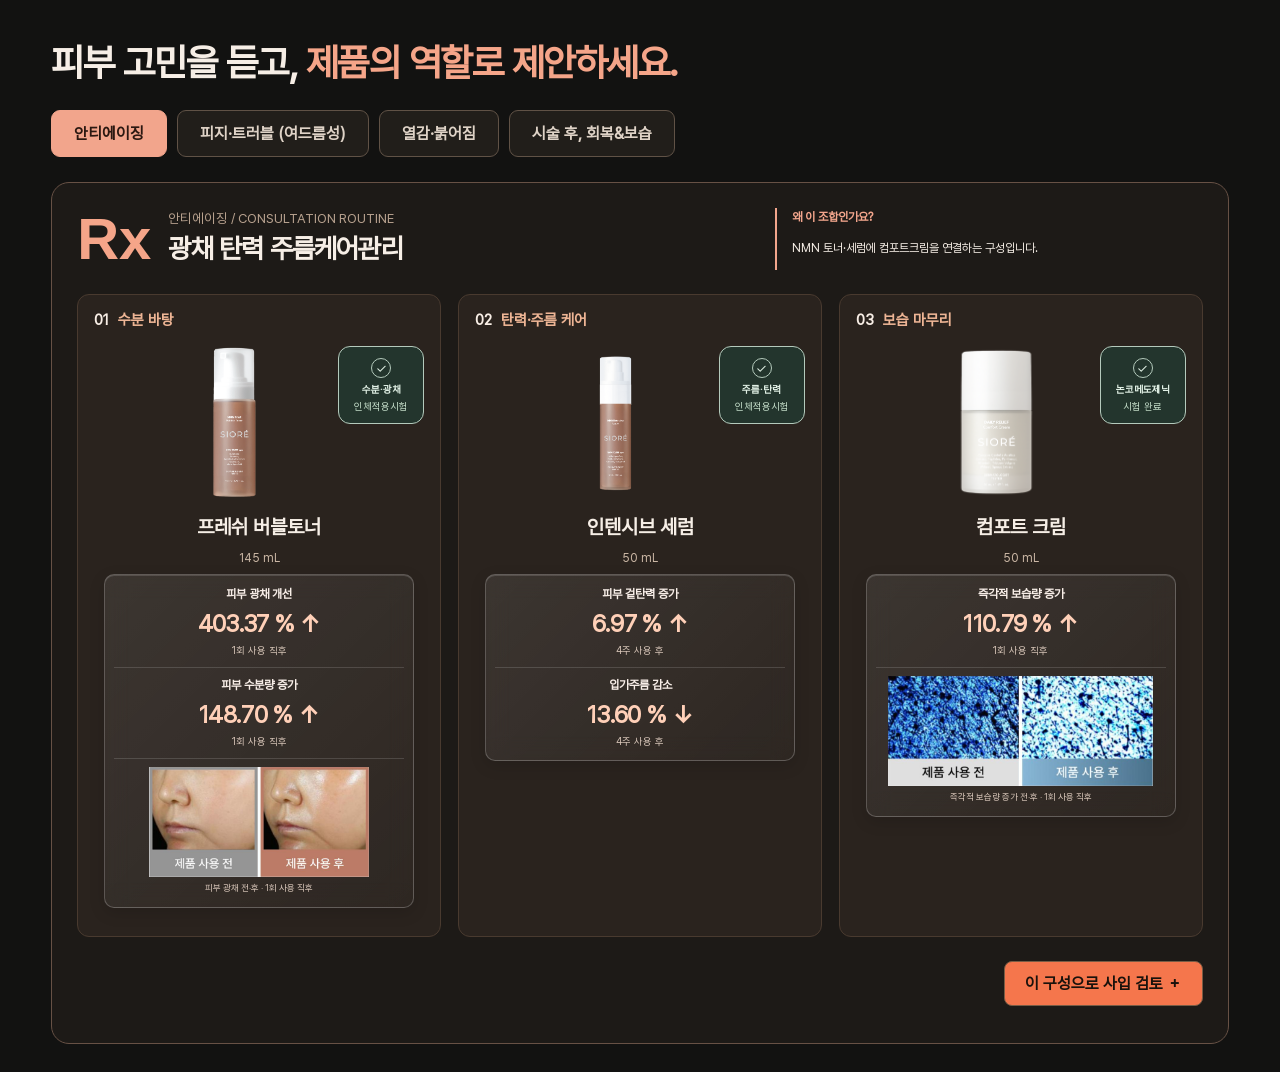
==== commit 4c9f7a88: "Match clinical evidence to routine concerns with glass badges and photos" ====
--- a/advisor.html
+++ b/advisor.html
@@ -11,11 +11,25 @@
 .routine-product-evidence small{font-size:10px;color:#59392d}
 .starter-advisor-products{margin-bottom:16px}
 @media(max-width:700px){.starter-advisor-heading,.heading{flex-wrap:wrap}.routine-heading-reason{flex-basis:100%;margin:6px 0 0}}
+
+/* Category-specific clinical evidence in transparent glass cards. */
+#starter-guide .routine-product-evidence,.routine-product-evidence{background:linear-gradient(135deg,#ffffff16,#ffffff05);border:1px solid #ffffff38;box-shadow:inset 0 1px 0 #ffffff24,0 5px 16px #0002;backdrop-filter:blur(12px);color:#f8eee8;gap:10px;padding:12px 9px}
+.routine-evidence-metric{display:flex;flex-direction:column;gap:5px;width:100%}
+.routine-evidence-metric+.routine-evidence-metric{border-top:1px solid #ffffff24;padding-top:10px}
+#starter-guide .routine-product-evidence strong,.routine-product-evidence strong{color:#ffd0b8;font-size:24px}
+#starter-guide .routine-product-evidence small,.routine-product-evidence small{color:#d8c6b9;font-size:10px}
+.routine-evidence-photo{margin:0;width:100%;border-top:1px solid #ffffff24;padding-top:8px}
+#starter-guide .routine-evidence-photo img,.routine-evidence-photo img{display:block;width:100%;height:auto;max-height:110px;object-fit:contain;margin:0;border-radius:6px;filter:none}
+.routine-evidence-photo figcaption{font-size:9px;line-height:1.4;color:#d8c6b9;margin-top:5px}
+html[data-theme=light] #starter-guide .routine-product-evidence{background:linear-gradient(135deg,#ffffffdd,#e9f1f588);border-color:#b2c4cc;color:#23333d}
+html[data-theme=light] #starter-guide .routine-product-evidence strong{color:#8d472d}
+html[data-theme=light] #starter-guide .routine-product-evidence small,html[data-theme=light] #starter-guide .routine-evidence-photo figcaption{color:#526571}
 </style><main><h1>피부 고민을 듣고, <span>제품의 역할로 제안하세요.</span></h1><nav id="tabs"></nav><section class="panel" id="panel"></section><details hidden><summary>영업자료에서의 사용 흐름</summary><p>고객 고민 선택 → 3종의 역할 설명 → 제품별 시험 근거 확인 → 약국의 사입 구성 검토</p><p>이 시안의 구성과 상담 문구는 최종 검수 전 제안입니다. 세트 시너지나 치료 효과를 보증하지 않습니다.</p></details></main><script>const routines=[{"title": "안티에이징", "tag": "안티에이징", "hook": "광채 탄력 주름케어관리", "ids": [1, 2, 8], "steps": ["수분 바탕", "탄력·주름 케어", "보습 마무리"], "reason": "NMN 토너·세럼에 컴포트크림을 연결하는 구성입니다.", "stat": "인텐시브 세럼 · 입가주름 13.60% 감소", "note": "4주 사용 후", "sales": "탄력 제품을 찾으시는데 마무리 보습도 중요하신 고객에게 제안해보세요."}, {"title": "피지·트러블 (여드름성)", "tag": "피부 밸런스", "hook": "번들거림을 살피고, 가볍게 보습.", "ids": [5, 6, 3], "steps": ["순한 수분 케어", "피지 관리", "가벼운 보습"], "reason": "릴리프 토너·앰플에 NMN 수딩크림으로 마무리합니다.", "stat": "리페어 앰플 · 피지 분비량 29.23% 감소", "note": "2주 사용 후", "sales": "피지가 고민이어도 보습을 생략하지 않도록 단계별 역할로 설명하세요."}, {"title": "열감·붉어짐", "tag": "쿨링·보습", "hook": "달아오른 피부에, 쿨링부터 보습까지.", "ids": [1, 7, 8], "steps": ["수분 공급", "쿨링 케어", "보습 마무리"], "reason": "수딩젤을 중심으로 앞뒤에 수분과 보습 단계를 연결합니다.", "stat": "카밍 수딩젤 · 가온 피부 온도 10.041°C 감소", "note": "1회 사용 직후", "sales": "수딩젤의 쿨링을 먼저 설명하고, 이후 보습 마무리의 역할을 연결하세요."}, {"title": "시술 후, 회복&보습", "tag": "사용 시점 확인", "hook": "사용 가능 시점부터, 단계별 보습 케어.", "ids": [7, 6, 4], "steps": ["쿨링·수분", "보습·장벽 케어", "농밀한 보습"], "reason": "시술기관이 일반 화장품 사용을 허용한 시점에 상담합니다.", "stat": "리페어 앰플 · 피부 장벽 47.08% 개선", "note": "2주 사용 후", "sales": "어떤 시술을 언제 받으셨는지, 시술기관의 사용 안내부터 확인하세요."}],products=[{"id": 0, "name": "NMN 하이드로 캡슐 클렌징 밀크", "short": "하이드로 캡슐 클렌징밀크", "category": "클렌저", "line": "NMN LINE", "size": "150 mL", "summary": "메이크업과 미세먼지까지 한 번에 씻어내는 클렌징 밀크", "texture": "캡슐이 톡톡 터지는 밀크 제형 · 세안 후 당김이 덜한 마무리", "customer": "세안 후 당김이 싫은 고객 · 메이크업 잔여감이 고민인 고객 · 미세먼지 세정을 원하는 고객", "ingredients": ["NMN 500 ppm", "알파리포산", "PDRN", "글루타치온", "카르노신", "피크노제놀"], "stats": [{"value": "91.59 % ↑", "label": "메이크업 세정 효과", "condition": "1회 사용 직후"}, {"value": "99.48 % ↑", "label": "노폐물 세정 효과", "condition": "1회 사용 직후"}, {"value": "99.55 % ↑", "label": "미세먼지 세정 효과", "condition": "1회 직후 · 물세정 대비", "photoLinked": true}], "condition": "한국피부과학연구원 · 31~58세 여성 23명 · 1회 사용 (단회 도포)", "description": [["캡슐이 터지는 밀크 제형", "부드럽게 마사지하며 세정하고 세안 후 당김을 줄이도록 설계했습니다."], ["세정력을 수치로 확인", "메이크업·노폐물·미세먼지 세정 효과를 1회 사용 직후 측정했습니다."], ["저자극·논코메도제닉 시험", "피부 자극지수 0.00과 여드름성 피부 사용 적합 판정을 확인했습니다."]], "image": "assets/embedded/9a33d77ee0911a09f3.png", "textureImage": "assets/embedded/0c5a672d9c396322f0.png", "clinicalImage": "assets/embedded/b59a5861a614e69186.png", "clinicalCaption": "미세먼지 세정 전·후 · 1회 사용 직후", "imageEvidenceLabel": "미세먼지 세정 효과", "focus": "세안 후 당김이 고민이라면", "customerTags": ["메이크업 잔여감", "미세먼지 세정"]}, {"id": 1, "name": "NMN 프레쉬 버블 토너", "short": "프레쉬 버블토너", "category": "토너", "line": "NMN LINE", "size": "145 mL", "summary": "액티브 NMN 1%(10,000ppm)를 담은 버블 타입 토너", "texture": "펴 바르면 사라지는 버블 제형 · 다음 단계 흡수를 돕는 마무리", "customer": "세안 직후 수분 충전이 필요한 고객 · 피부가 칙칙해 보인다는 고객 · 다음 단계 흡수를 높이고 싶은 고객", "ingredients": ["NMN 10,000 ppm", "글루타치온", "카르노신", "병풀추출물"], "stats": [{"value": "148.70 % ↑", "label": "피부 수분량 증가", "condition": "1회 사용 직후"}, {"value": "403.37 % ↑", "label": "피부 광채 개선", "condition": "1회 사용 직후", "photoLinked": true}, {"value": "10.43 % ↓", "label": "피부결(거칠기) 개선", "condition": "1회 사용 직후"}], "condition": "한국피부과학연구원 · 39~63세 여성 22명 · 1회 사용 (단회 도포)", "description": [["NMN 1%, 10,000 ppm", "라인의 시그니처 성분을 토너 단계에 담았습니다."], ["수분과 광채를 함께", "1회 사용 직후 수분량과 광채 개선 수치를 확인했습니다."], ["부드러운 버블 제형", "세안 후 피부결을 정돈하고 다음 단계 케어로 이어지는 토너입니다."]], "image": "assets/embedded/78fbf3f247b694c31d.png", "textureImage": "assets/embedded/d681c7c131ab1411fc.png", "clinicalImage": "assets/embedded/e8e4a36b98d4339f5b.png", "clinicalCaption": "피부 광채 전·후 · 1회 사용 직후", "imageEvidenceLabel": "피부 광채 개선", "focus": "수분과 광채가 필요하다면", "customerTags": ["세안 직후 건조", "칙칙한 피부"]}, {"id": 2, "name": "NMN 인텐시브 세럼", "short": "인텐시브 세럼", "category": "세럼", "line": "NMN LINE", "size": "50 mL", "summary": "탄력·주름·톤을 동시에 끌어올리는 광채 조명 리프팅 세럼", "texture": "오일과 워터의 장점만 합친 하이브리드 에멀전 · #쫀쫀탄력 #유리광채 #집중케어", "customer": "건성·지성·복합성 모두 · 탄력저하, 잔주름, 속건조, 푸석한 피부 · 눈가 입가 잔주름에 탄력이 필요한 분", "ingredients": ["NMN 10,000 ppm", "알파리포산", "PDRN", "글루타치온", "카르노신", "피크노제놀"], "stats": [{"value": "13.60 % ↓", "label": "입가주름 감소", "condition": "4주 사용 후"}, {"value": "6.97 % ↑", "label": "피부 겉탄력 증가", "condition": "4주 사용 후"}, {"value": "564.64 % ↑", "label": "피부 광채 개선", "condition": "세럼 + 리치크림 · 1회 사용 직후", "photoLinked": true, "synergy": true}], "condition": "한국피부과학연구원 · 34~69세 여성 23명 · 4주 · 1일 2회 · 광채 항목은 세럼+리치크림 병행 1회 사용 직후 결과", "description": [["하이브리드 에멀전", "오일과 워터의 장점을 결합한 밀착감 있는 텍스처입니다."], ["NMN 10,000 ppm", "99% 고순도 NMN 원료를 사용한 집중 케어 세럼입니다."], ["리치크림 병행 시험", "광채 564.64% 개선은 리치크림을 함께 사용한 조건의 결과입니다."]], "image": "assets/embedded/618de354a87cfcf17f.png", "textureImage": "assets/embedded/31f0ef7816986891c7.png", "clinicalImage": "assets/embedded/c5e6f58f2ffe43f7a8.png", "clinicalCaption": "피부 광채 전·후 · 리치크림 병행, 1회 사용 직후", "imageEvidenceLabel": "피부 광채 개선", "focus": "잔주름·탄력이 고민이라면", "customerTags": ["눈가·입가 주름", "푸석한 피부"]}, {"id": 3, "name": "NMN 하이드레이팅 수딩 크림", "short": "하이드레이팅 수딩크림", "category": "수딩크림", "line": "NMN LINE", "size": "50 mL", "summary": "바르고 24시간까지 수분을 붙잡아 두는 데일리 수딩 크림", "texture": "가볍게 밀착되는 수딩 크림 제형 · 산뜻하게 마무리되는 사용감", "customer": "하루 종일 건조하다는 고객 · 가벼운 마무리를 원하는 고객 · NMN 라인 데일리 크림이 필요한 고객", "ingredients": ["NMN 10,000 ppm", "글루타치온", "세라마이드", "병풀추출물", "레스베라트롤", "알파리포산"], "stats": [{"value": "149.87 % ↑", "label": "즉각 보습량(겉수분)", "condition": "1회 사용 직후", "photoLinked": true}, {"value": "93.35 % ↑", "label": "피부 수분량 (직후)", "condition": "1회 사용 직후"}, {"value": "56.65 % ↑", "label": "24시간 보습 지속력", "condition": "사용 24시간 후"}], "condition": "한국피부과학연구원 · 39~63세 여성 22명 · 1회 사용 (단회 도포)", "description": [["24시간 보습 시험", "사용 24시간 후 수분 유지 지표를 확인했습니다."], ["세라마이드와 병풀", "보습과 피부 컨디셔닝 성분을 함께 담았습니다."], ["가벼운 데일리 크림", "산뜻한 마무리를 원하는 일상 보습 케어에 적합한 제형입니다."]], "image": "assets/embedded/190f4dda34c107f464.png", "textureImage": "assets/embedded/54993340c9269c5bfb.png", "clinicalImage": "assets/embedded/77f45be6e151ab9de4.png", "clinicalCaption": "즉각 보습량 전·후 · 1회 사용 직후", "imageEvidenceLabel": "즉각 보습량(겉수분)", "focus": "가볍게, 오래 보습하고 싶다면", "customerTags": ["하루 종일 건조", "데일리 보습"]}, {"id": 4, "name": "NMN 딥 글로우 리치크림", "short": "딥 글로우 리치크림", "category": "리치크림", "line": "NMN LINE", "size": "50 mL", "summary": "주름·치밀도·광채를 한 번에 보는 NMN 라인의 최상위 크림", "texture": "농밀하게 감싸는 리치 제형 · 밤에는 두껍게 올려 수면팩처럼", "customer": "깊은 주름이 고민인 고객 · 나이트 케어를 찾는 고객 · 세럼과 세트로 권할 고객", "ingredients": ["NMN 10,000 ppm", "알파리포산", "PDRN", "글루타치온", "카르노신", "피크노제놀"], "stats": [{"value": "21.89 % ↓", "label": "팔자주름 감소", "condition": "4주 사용 후"}, {"value": "18.52 % ↓", "label": "입가주름 감소", "condition": "4주 사용 후"}, {"value": "45.11 % ↑", "label": "피부 수분량 증가", "condition": "4주 사용 후", "photoLinked": true}, {"value": "564.64 % ↑", "label": "피부 광채 개선", "condition": "세럼 + 리치크림 · 1회 사용 직후", "synergy": true, "imageProductId": 2}], "condition": "한국피부과학연구원 · 31~58세 여성 23명 · 4주 · 1일 2회 · 광채 항목은 세럼+리치크림 병행 1회 사용 직후 결과", "description": [["주름·보습 집중 케어", "4주 사용 후 팔자주름·입가주름·수분량 변화를 확인했습니다."], ["세럼과 함께하는 광채 케어", "세럼과 리치크림을 병행 사용한 시험에서, 1회 사용 직후 피부 광채 564.64% 개선이 확인됐습니다."], ["농밀한 리치 제형", "피부를 감싸는 제형으로 나이트 케어에도 활용합니다."]], "image": "assets/embedded/a3da99d2032aacce32.png", "textureImage": "assets/embedded/796f54687ab11cebe4.png", "clinicalImage": "assets/embedded/d1625184e30bf6236b.png", "clinicalCaption": "피부 수분량 전·후 · 4주 사용 후", "imageEvidenceLabel": "피부 수분량 증가", "focus": "깊은 주름·건조가 고민이라면", "customerTags": ["농밀한 보습 선호", "나이트 케어"]}, {"id": 5, "name": "데일리 릴리프 에센스 토너", "short": "에센스 토너", "category": "토너", "line": "DAILY RELIEF", "size": "150 mL", "summary": "제주 감나무잎수 85%, 자극지수 0.00의 순한 진정 토너", "texture": "물처럼 흡수되는 순수 토너 제형 · 정제수 대신 제주 감나무잎수 85%", "customer": "순한 토너부터 시작하고 싶은 고객 · 성분을 꼼꼼히 보는 고객 · 시술 후 순한 제품을 찾는 고객", "ingredients": ["감나무잎수 85%", "병풀추출물", "펩타이드", "RICE-EGF", "밀싹추출물"], "stats": [{"value": "0.00", "label": "피부 자극지수", "condition": "인체적용시험 기준"}, {"value": "136.58 % ↑", "label": "피부 수분량 증가", "condition": "1회 사용 직후", "photoLinked": true}, {"value": "11.84 % ↓", "label": "피부결(거칠기) 개선", "condition": "1회 사용 직후"}], "condition": "한국피부과학연구원 · 30~68세 남녀 23명 · 1회 사용 (단회 도포)", "description": [["제주 감나무잎수 85%", "정제수 대신 감나무잎수를 바탕으로 피부결을 정돈합니다."], ["피부 자극지수 0.00", "저자극 시험을 완료한 진정 토너입니다."], ["릴리프 루틴의 시작", "앰플·크림에 앞서 수분을 채우는 첫 단계입니다."]], "image": "assets/embedded/6d6a41d8d877ba338b.png", "textureImage": "assets/embedded/a612cd2b8c45560a79.png", "clinicalImage": "assets/embedded/0c92a807a6dfe5a60e.png", "clinicalCaption": "피부 수분량 전·후 · 1회 사용 직후", "imageEvidenceLabel": "피부 수분량 증가", "focus": "순한 토너부터 찾는다면", "customerTags": ["성분에 민감한 고객", "부드러운 첫 보습"]}, {"id": 6, "name": "데일리 릴리프 리페어 앰플", "short": "리페어 앰플", "category": "앰플", "line": "DAILY RELIEF", "size": "30 mL", "summary": "여드름성 피부에도 쓸 수 있는(논코메도제닉) 회복 집중 앰플", "texture": "실키하게 코팅되는 앰플 제형 · 진정, 보습장벽, 회복 3단계 설계", "customer": "여드름성 피부 고객 · 피지가 많아 번들거리는 고객 · 진정과 장벽 회복이 필요한 고객", "ingredients": ["병풀추출물", "펩타이드", "판테놀", "밀싹추출물"], "stats": [{"value": "29.23 % ↓", "label": "피지 분비량 감소", "condition": "2주 사용 후"}, {"value": "적합", "label": "논코메도제닉 판정", "condition": "인체적용시험 결과"}, {"value": "0.00", "label": "피부 자극지수", "condition": "인체적용시험 기준"}, {"value": "47.08 % ↑", "label": "피부 장벽 개선", "condition": "2주 사용 후 · 공식몰 인체적용시험", "photoLinked": true}], "condition": "피지·논코메도제닉: 한국피부과학연구원 · 14~33세 남녀 20명 (여드름 보유) · 2주 · 1일 2회 (좌측 안면)<br>사진 연계 항목: 공식몰 별도 인체적용시험 · 2주 사용 후", "description": [["여드름성 피부 사용 적합", "논코메도제닉 시험을 완료한 앰플입니다."], ["피지 분비량 29.23% 감소", "2주 사용 시험에서 확인된 결과입니다."], ["피부 장벽 47.08% 개선", "공식몰 인체적용시험에서 2주 사용 후 피부 장벽 개선을 확인했습니다. 상단 전·후 사진에 해당하는 결과입니다."]], "image": "assets/embedded/f5072e282addb7e064.png", "textureImage": "assets/embedded/263f22807f47dbfb7f.png", "clinicalImage": "assets/embedded/b548c27df6cf1a3eb9.png", "clinicalCaption": "피부 장벽 개선 전·후 · 2주 사용 후", "imageEvidenceLabel": "피부 장벽 개선", "focus": "피지·여드름성 피부가 고민이라면", "customerTags": ["번들거리는 피부", "장벽 케어 관심"], "clinicalSource": "https://siore.co.kr/product/detail.html?product_no=18"}, {"id": 7, "name": "데일리 릴리프 카밍 수딩 젤", "short": "카밍 수딩젤", "category": "수딩젤", "line": "DAILY RELIEF", "size": "80 mL", "summary": "진정·보습에 각질 케어까지 되는 멀티 수딩 젤", "texture": "산뜻하게 스며드는 투명 젤 제형 · 밤에는 두껍게 올려 슬리핑팩으로", "customer": "열감이 있고 붉어지는 고객 · 각질이 일어나는 고객 · 가벼운 제형을 원하는 고객", "ingredients": ["병풀추출물", "펩타이드", "판테놀", "히알루론산", "밀싹추출물"], "stats": [{"value": "10.041°C ↓", "label": "가온 피부 온도 감소", "condition": "가온 후 대비 · 1회 사용 직후", "photoLinked": true}, {"value": "42.18 % ↓", "label": "피부 각질 개선", "condition": "1회 사용 직후"}, {"value": "76.04 % ↑", "label": "즉각 보습량(겉수분)", "condition": "1회 사용 직후"}, {"value": "15.42 % ↓", "label": "경피수분손실 감소", "condition": "1회 사용 직후"}], "condition": "한국피부과학연구원 · 21~69세 남녀 22명 · 1회 사용 (단회 도포)", "description": [["진정에 각질 케어까지", "1회 사용 직후 피부 각질 42.18% 개선을 확인했습니다."], ["보습과 수분손실 관리", "보습량 증가와 경피수분손실 감소를 함께 확인했습니다."], ["젤 크림·슬리핑팩", "낮에는 가벼운 젤 크림, 밤에는 슬리핑팩으로 활용합니다."]], "image": "assets/embedded/c5d7b07ac8ae15bcb2.png", "textureImage": "assets/embedded/70d93389e49fadde83.png", "clinicalImage": "assets/embedded/6e15e925bc33531c68.png", "clinicalCaption": "피부 온도 전·후 · 가온 후 / 1회 사용 직후", "imageEvidenceLabel": "가온 피부 온도 감소", "focus": "열감·각질이 고민이라면", "customerTags": ["붉어지는 피부", "가벼운 젤 선호"]}, {"id": 8, "name": "데일리 릴리프 컴포트 크림", "short": "컴포트 크림", "category": "크림", "line": "DAILY RELIEF", "size": "50 mL", "summary": "여드름성 피부에도 사용 적합(논코메도제닉) 판정을 받은 진정 크림", "texture": "순백의 가벼운 크림 제형 · 유분감 없이 마무리되는 사용감", "customer": "산뜻한 마무리를 원하는 고객 · 트러블 걱정 없는 크림을 찾는 고객 · 피지가 많은 고객", "ingredients": ["병풀추출물", "펩타이드", "판테놀", "히알루론산", "밀싹추출물"], "stats": [{"value": "적합", "label": "논코메도제닉 판정", "condition": "인체적용시험 결과"}, {"value": "28.95 % ↓", "label": "피지 분비량 감소", "condition": "2주 사용 후"}, {"value": "0.00", "label": "피부 자극지수", "condition": "인체적용시험 기준"}, {"value": "110.79 % ↑", "label": "즉각적 보습량 증가", "condition": "1회 사용 직후 · 공식몰 인체적용시험", "photoLinked": true}], "condition": "피지·논코메도제닉: 한국피부과학연구원 · 14~33세 남녀 20명 (여드름 보유) · 2주 · 1일 2회 (우측 안면)<br>사진 연계 항목: 공식몰 별도 인체적용시험 · 1회 사용 직후", "description": [["여드름성 피부 사용 적합", "논코메도제닉 시험을 완료한 진정 크림입니다."], ["피지 분비량 28.95% 감소", "2주 사용 시험에서 확인된 결과입니다."], ["즉각적 보습량 110.79% 증가", "공식몰 인체적용시험에서 1회 사용 직후 보습량 증가를 확인했습니다. 상단 전·후 사진에 해당하는 결과입니다."]], "image": "assets/embedded/f79f5945e6369d7c69.png", "textureImage": "assets/embedded/730ea80bfebe04b03c.png", "clinicalImage": "assets/embedded/1d62a84a5bfb7c1335.png", "clinicalCaption": "즉각적 보습량 증가 전·후 · 1회 사용 직후", "imageEvidenceLabel": "즉각적 보습량 증가", "focus": "여드름성 피부의 보습을 찾는다면", "customerTags": ["번들거림 고민", "산뜻한 크림 선호"], "clinicalSource": "https://siore.co.kr/product/detail.html?product_no=16"}, {"id": 9, "name": "마시는 PDRN 200 어드밴스드", "short": "마시는 PDRN 200", "category": "이너뷰티", "line": "INNER BEAUTY", "size": "15 g × 15포", "summary": "PDRN·콜라겐·NMN·병풀을 한 포에.", "texture": "스틱형 액상 · 달콤한 적포도 맛으로 물 없이 섭취", "customer": "바르는 케어와 함께 속부터 챙기고 싶은 고객 · 릴리프 라인 구매 고객 · 이너뷰티에 관심 있는 고객", "ingredients": ["PDRN 200 mg", "피쉬콜라겐 1,000 mg", "NMN 120 mg", "병풀추출분말 100 mg"], "stats": [{"value": "200 mg", "label": "PDRN", "condition": "1포당 함량"}, {"value": "1,000 mg", "label": "피쉬콜라겐", "condition": "피쉬콜라겐펩타이드 · 1포당"}, {"value": "120 mg", "label": "NMN", "condition": "리포좀효모추출물분말(NMN 70%)"}, {"value": "100 mg", "label": "병풀추출분말", "condition": "1포당 함량"}], "condition": "시오레 공식몰 제품 안내 및 교육자료 기준 · 1포 15 g", "description": [["네 가지 성분을 한 포에", "PDRN·콜라겐·NMN·병풀을 함께 담아, 한 포로 간편하게 챙기는 이너뷰티 루틴입니다."], ["NMN 120 mg 함유", "리포좀효모추출물분말(NMN 70%)을 원료로 사용합니다. 한 포에 NMN 120 mg을 담았습니다."], ["물 없이, 간편한 액상 스틱", "달콤한 적포도 맛. 하루 한 포, 바르는 케어와 함께하는 일상 속 루틴을 제안합니다."]], "image": "assets/embedded/45a5474fbf556cb360.jpg", "textureImage": "", "clinicalImage": "", "clinicalCaption": "", "stick": "assets/embedded/3a669cd6789b5c469f.png", "reportImage": "https://img.friendly-pharmacist.com/SIORE/PDRN%20Drink/PDRN_advanced200_04.jpg", "ingredientNote": "NMN 원료: 리포좀효모추출물분말(NMN 70%)<br>원료 171.45 mg에 해당 · 1포 기준", "focus": "먹는 이너뷰티도 함께 찾는다면", "customerTags": ["바르는 케어 병행", "간편한 한 포 선호"]}];function badges(id){const verified={0:['세정력','인체적용시험'],1:['수분·광채','인체적용시험'],2:['주름·탄력','인체적용시험'],3:['보습','인체적용시험'],4:['주름·보습','인체적용시험'],5:['피부 자극지수','0.00'],6:['논코메도제닉','시험 완료'],7:['논코메도제닉','시험 완료'],8:['논코메도제닉','시험 완료']};const b=verified[id];return b?`<div class="test-badge" title="제품별 기존 시험자료 기준"><span aria-hidden="true">✓</span><b>${b[0]}</b><small>${b[1]}</small></div>`:'';}function routineEvidence(product, routineIndex){
- const index=product.id===5?1:product.id===8?3:product.id===6&&routineIndex===3?3:0;
- const stat=product.stats[index];
- if(!stat)return '';
- const timing=stat.condition.replace(' · 공식몰 인체적용시험','');
- return `<div class="routine-product-evidence"><span>${stat.label}</span><strong>${stat.value}</strong><small>${timing}</small></div>`;
+ const selections=[{1:[1,0],2:[1,0],8:[3]},{5:[1,0],6:[0],3:[0,2]},{1:[0],7:[0],8:[3]},{7:[0,2],6:[3],4:[2]}];
+ const indices=selections[routineIndex]?.[product.id]||[0];
+ const stats=indices.map(i=>product.stats[i]).filter(Boolean);
+ const photo=stats.some(s=>s.photoLinked&&!s.synergy)&&product.clinicalImage;
+ return `<div class="routine-product-evidence">${stats.map(stat=>`<div class="routine-evidence-metric"><span>${stat.label}</span><strong>${stat.value}</strong><small>${stat.condition.replace(' · 공식몰 인체적용시험','')}</small></div>`).join('')}${photo?`<figure class="routine-evidence-photo"><img src="${product.clinicalImage}" alt="${product.clinicalCaption}" loading="lazy"><figcaption>${product.clinicalCaption}</figcaption></figure>`:''}</div>`;
 }
+
 function show(n){document.querySelectorAll('nav button').forEach((b,i)=>b.setAttribute('aria-pressed',i===n));const r=routines[n];document.querySelector('#panel').innerHTML=`<div class="heading"><div class="rx">Rx</div><div><small>${r.tag} / CONSULTATION ROUTINE</small><h2>${r.hook}</h2></div><div class="routine-heading-reason"><b>왜 이 조합인가요?</b><p>${r.reason}</p></div></div><div class="products">${r.ids.map((id,i)=>`<article class="product" role="button" tabindex="0" onclick="parent.openSku(${id})" onkeydown="if(event.key==='Enter')parent.openSku(${id})" style="cursor:pointer"><div class="step"><i>0${i+1}</i>${r.steps[i]}</div><div class="product-visual"><img src="${products[id].image}" alt="${products[id].name}"><div class="test-badges">${badges(id)}</div></div><h3>${products[id].short}</h3><small>${products[id].size}</small>${routineEvidence(products[id],n)}</article>`).join('')}</div><div class="foot"><button id="select">이 구성으로 사입 검토 ＋</button></div><p class="status" id="status"></p>`;document.querySelector('#select').onclick=()=>parent.addAdvisorRoutine(n);}document.querySelector('#tabs').innerHTML=routines.map((r,i)=>`<button aria-pressed="${i===0}" onclick="show(${i})">${r.title}</button>`).join('');show(0);</script></html>
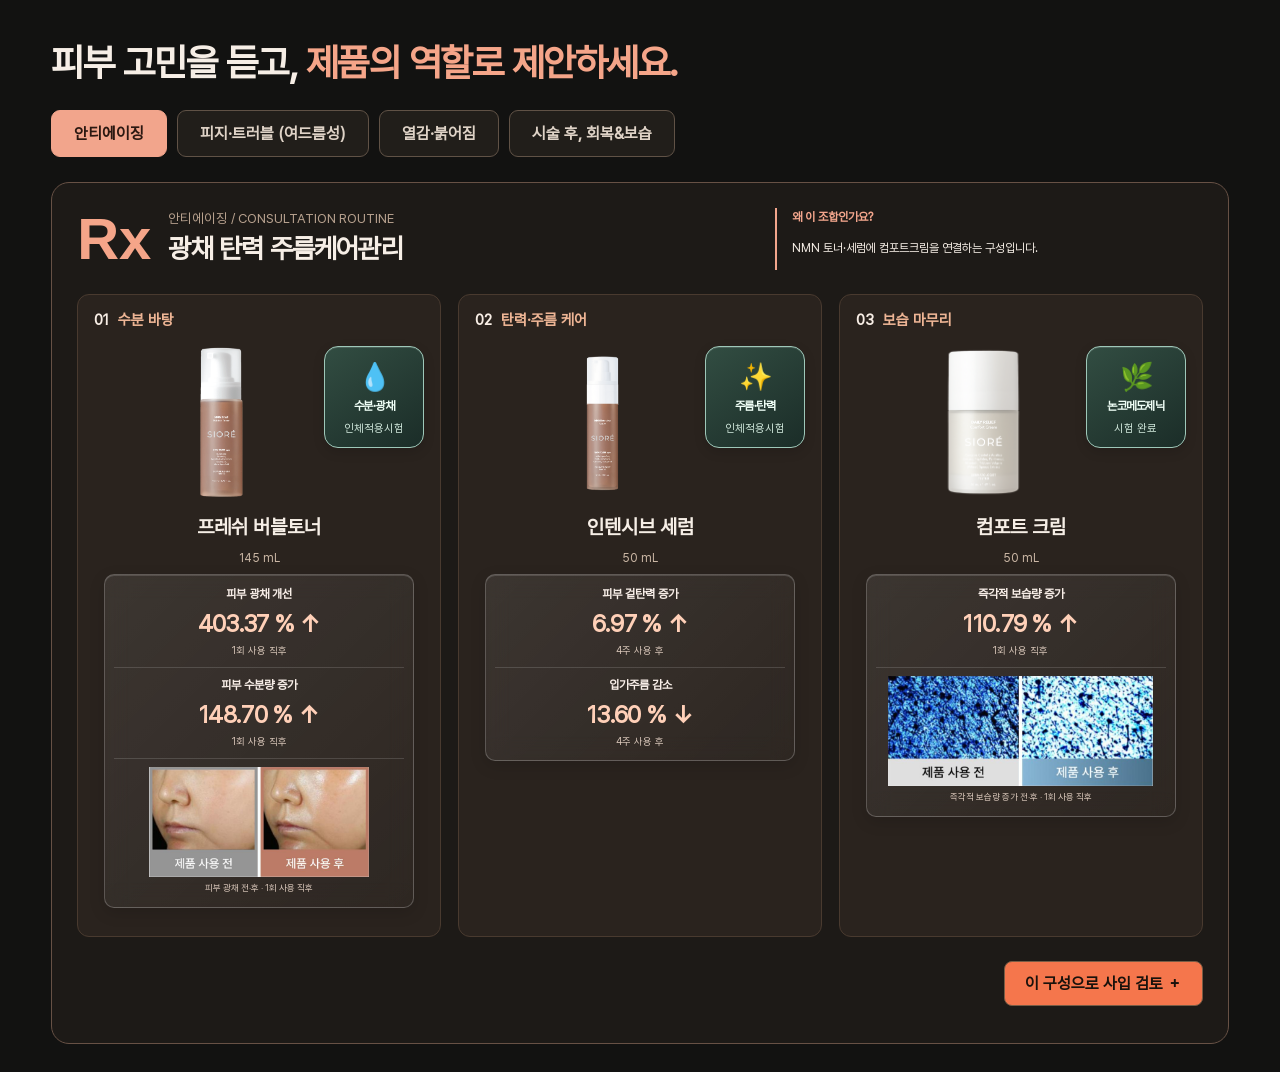
==== commit 3ca6bbdb: "Refresh routine evidence badges with clear icons and gentle shine" ====
--- a/advisor.html
+++ b/advisor.html
@@ -24,7 +24,7 @@
 html[data-theme=light] #starter-guide .routine-product-evidence{background:linear-gradient(135deg,#ffffffdd,#e9f1f588);border-color:#b2c4cc;color:#23333d}
 html[data-theme=light] #starter-guide .routine-product-evidence strong{color:#8d472d}
 html[data-theme=light] #starter-guide .routine-product-evidence small,html[data-theme=light] #starter-guide .routine-evidence-photo figcaption{color:#526571}
-</style><main><h1>피부 고민을 듣고, <span>제품의 역할로 제안하세요.</span></h1><nav id="tabs"></nav><section class="panel" id="panel"></section><details hidden><summary>영업자료에서의 사용 흐름</summary><p>고객 고민 선택 → 3종의 역할 설명 → 제품별 시험 근거 확인 → 약국의 사입 구성 검토</p><p>이 시안의 구성과 상담 문구는 최종 검수 전 제안입니다. 세트 시너지나 치료 효과를 보증하지 않습니다.</p></details></main><script>const routines=[{"title": "안티에이징", "tag": "안티에이징", "hook": "광채 탄력 주름케어관리", "ids": [1, 2, 8], "steps": ["수분 바탕", "탄력·주름 케어", "보습 마무리"], "reason": "NMN 토너·세럼에 컴포트크림을 연결하는 구성입니다.", "stat": "인텐시브 세럼 · 입가주름 13.60% 감소", "note": "4주 사용 후", "sales": "탄력 제품을 찾으시는데 마무리 보습도 중요하신 고객에게 제안해보세요."}, {"title": "피지·트러블 (여드름성)", "tag": "피부 밸런스", "hook": "번들거림을 살피고, 가볍게 보습.", "ids": [5, 6, 3], "steps": ["순한 수분 케어", "피지 관리", "가벼운 보습"], "reason": "릴리프 토너·앰플에 NMN 수딩크림으로 마무리합니다.", "stat": "리페어 앰플 · 피지 분비량 29.23% 감소", "note": "2주 사용 후", "sales": "피지가 고민이어도 보습을 생략하지 않도록 단계별 역할로 설명하세요."}, {"title": "열감·붉어짐", "tag": "쿨링·보습", "hook": "달아오른 피부에, 쿨링부터 보습까지.", "ids": [1, 7, 8], "steps": ["수분 공급", "쿨링 케어", "보습 마무리"], "reason": "수딩젤을 중심으로 앞뒤에 수분과 보습 단계를 연결합니다.", "stat": "카밍 수딩젤 · 가온 피부 온도 10.041°C 감소", "note": "1회 사용 직후", "sales": "수딩젤의 쿨링을 먼저 설명하고, 이후 보습 마무리의 역할을 연결하세요."}, {"title": "시술 후, 회복&보습", "tag": "사용 시점 확인", "hook": "사용 가능 시점부터, 단계별 보습 케어.", "ids": [7, 6, 4], "steps": ["쿨링·수분", "보습·장벽 케어", "농밀한 보습"], "reason": "시술기관이 일반 화장품 사용을 허용한 시점에 상담합니다.", "stat": "리페어 앰플 · 피부 장벽 47.08% 개선", "note": "2주 사용 후", "sales": "어떤 시술을 언제 받으셨는지, 시술기관의 사용 안내부터 확인하세요."}],products=[{"id": 0, "name": "NMN 하이드로 캡슐 클렌징 밀크", "short": "하이드로 캡슐 클렌징밀크", "category": "클렌저", "line": "NMN LINE", "size": "150 mL", "summary": "메이크업과 미세먼지까지 한 번에 씻어내는 클렌징 밀크", "texture": "캡슐이 톡톡 터지는 밀크 제형 · 세안 후 당김이 덜한 마무리", "customer": "세안 후 당김이 싫은 고객 · 메이크업 잔여감이 고민인 고객 · 미세먼지 세정을 원하는 고객", "ingredients": ["NMN 500 ppm", "알파리포산", "PDRN", "글루타치온", "카르노신", "피크노제놀"], "stats": [{"value": "91.59 % ↑", "label": "메이크업 세정 효과", "condition": "1회 사용 직후"}, {"value": "99.48 % ↑", "label": "노폐물 세정 효과", "condition": "1회 사용 직후"}, {"value": "99.55 % ↑", "label": "미세먼지 세정 효과", "condition": "1회 직후 · 물세정 대비", "photoLinked": true}], "condition": "한국피부과학연구원 · 31~58세 여성 23명 · 1회 사용 (단회 도포)", "description": [["캡슐이 터지는 밀크 제형", "부드럽게 마사지하며 세정하고 세안 후 당김을 줄이도록 설계했습니다."], ["세정력을 수치로 확인", "메이크업·노폐물·미세먼지 세정 효과를 1회 사용 직후 측정했습니다."], ["저자극·논코메도제닉 시험", "피부 자극지수 0.00과 여드름성 피부 사용 적합 판정을 확인했습니다."]], "image": "assets/embedded/9a33d77ee0911a09f3.png", "textureImage": "assets/embedded/0c5a672d9c396322f0.png", "clinicalImage": "assets/embedded/b59a5861a614e69186.png", "clinicalCaption": "미세먼지 세정 전·후 · 1회 사용 직후", "imageEvidenceLabel": "미세먼지 세정 효과", "focus": "세안 후 당김이 고민이라면", "customerTags": ["메이크업 잔여감", "미세먼지 세정"]}, {"id": 1, "name": "NMN 프레쉬 버블 토너", "short": "프레쉬 버블토너", "category": "토너", "line": "NMN LINE", "size": "145 mL", "summary": "액티브 NMN 1%(10,000ppm)를 담은 버블 타입 토너", "texture": "펴 바르면 사라지는 버블 제형 · 다음 단계 흡수를 돕는 마무리", "customer": "세안 직후 수분 충전이 필요한 고객 · 피부가 칙칙해 보인다는 고객 · 다음 단계 흡수를 높이고 싶은 고객", "ingredients": ["NMN 10,000 ppm", "글루타치온", "카르노신", "병풀추출물"], "stats": [{"value": "148.70 % ↑", "label": "피부 수분량 증가", "condition": "1회 사용 직후"}, {"value": "403.37 % ↑", "label": "피부 광채 개선", "condition": "1회 사용 직후", "photoLinked": true}, {"value": "10.43 % ↓", "label": "피부결(거칠기) 개선", "condition": "1회 사용 직후"}], "condition": "한국피부과학연구원 · 39~63세 여성 22명 · 1회 사용 (단회 도포)", "description": [["NMN 1%, 10,000 ppm", "라인의 시그니처 성분을 토너 단계에 담았습니다."], ["수분과 광채를 함께", "1회 사용 직후 수분량과 광채 개선 수치를 확인했습니다."], ["부드러운 버블 제형", "세안 후 피부결을 정돈하고 다음 단계 케어로 이어지는 토너입니다."]], "image": "assets/embedded/78fbf3f247b694c31d.png", "textureImage": "assets/embedded/d681c7c131ab1411fc.png", "clinicalImage": "assets/embedded/e8e4a36b98d4339f5b.png", "clinicalCaption": "피부 광채 전·후 · 1회 사용 직후", "imageEvidenceLabel": "피부 광채 개선", "focus": "수분과 광채가 필요하다면", "customerTags": ["세안 직후 건조", "칙칙한 피부"]}, {"id": 2, "name": "NMN 인텐시브 세럼", "short": "인텐시브 세럼", "category": "세럼", "line": "NMN LINE", "size": "50 mL", "summary": "탄력·주름·톤을 동시에 끌어올리는 광채 조명 리프팅 세럼", "texture": "오일과 워터의 장점만 합친 하이브리드 에멀전 · #쫀쫀탄력 #유리광채 #집중케어", "customer": "건성·지성·복합성 모두 · 탄력저하, 잔주름, 속건조, 푸석한 피부 · 눈가 입가 잔주름에 탄력이 필요한 분", "ingredients": ["NMN 10,000 ppm", "알파리포산", "PDRN", "글루타치온", "카르노신", "피크노제놀"], "stats": [{"value": "13.60 % ↓", "label": "입가주름 감소", "condition": "4주 사용 후"}, {"value": "6.97 % ↑", "label": "피부 겉탄력 증가", "condition": "4주 사용 후"}, {"value": "564.64 % ↑", "label": "피부 광채 개선", "condition": "세럼 + 리치크림 · 1회 사용 직후", "photoLinked": true, "synergy": true}], "condition": "한국피부과학연구원 · 34~69세 여성 23명 · 4주 · 1일 2회 · 광채 항목은 세럼+리치크림 병행 1회 사용 직후 결과", "description": [["하이브리드 에멀전", "오일과 워터의 장점을 결합한 밀착감 있는 텍스처입니다."], ["NMN 10,000 ppm", "99% 고순도 NMN 원료를 사용한 집중 케어 세럼입니다."], ["리치크림 병행 시험", "광채 564.64% 개선은 리치크림을 함께 사용한 조건의 결과입니다."]], "image": "assets/embedded/618de354a87cfcf17f.png", "textureImage": "assets/embedded/31f0ef7816986891c7.png", "clinicalImage": "assets/embedded/c5e6f58f2ffe43f7a8.png", "clinicalCaption": "피부 광채 전·후 · 리치크림 병행, 1회 사용 직후", "imageEvidenceLabel": "피부 광채 개선", "focus": "잔주름·탄력이 고민이라면", "customerTags": ["눈가·입가 주름", "푸석한 피부"]}, {"id": 3, "name": "NMN 하이드레이팅 수딩 크림", "short": "하이드레이팅 수딩크림", "category": "수딩크림", "line": "NMN LINE", "size": "50 mL", "summary": "바르고 24시간까지 수분을 붙잡아 두는 데일리 수딩 크림", "texture": "가볍게 밀착되는 수딩 크림 제형 · 산뜻하게 마무리되는 사용감", "customer": "하루 종일 건조하다는 고객 · 가벼운 마무리를 원하는 고객 · NMN 라인 데일리 크림이 필요한 고객", "ingredients": ["NMN 10,000 ppm", "글루타치온", "세라마이드", "병풀추출물", "레스베라트롤", "알파리포산"], "stats": [{"value": "149.87 % ↑", "label": "즉각 보습량(겉수분)", "condition": "1회 사용 직후", "photoLinked": true}, {"value": "93.35 % ↑", "label": "피부 수분량 (직후)", "condition": "1회 사용 직후"}, {"value": "56.65 % ↑", "label": "24시간 보습 지속력", "condition": "사용 24시간 후"}], "condition": "한국피부과학연구원 · 39~63세 여성 22명 · 1회 사용 (단회 도포)", "description": [["24시간 보습 시험", "사용 24시간 후 수분 유지 지표를 확인했습니다."], ["세라마이드와 병풀", "보습과 피부 컨디셔닝 성분을 함께 담았습니다."], ["가벼운 데일리 크림", "산뜻한 마무리를 원하는 일상 보습 케어에 적합한 제형입니다."]], "image": "assets/embedded/190f4dda34c107f464.png", "textureImage": "assets/embedded/54993340c9269c5bfb.png", "clinicalImage": "assets/embedded/77f45be6e151ab9de4.png", "clinicalCaption": "즉각 보습량 전·후 · 1회 사용 직후", "imageEvidenceLabel": "즉각 보습량(겉수분)", "focus": "가볍게, 오래 보습하고 싶다면", "customerTags": ["하루 종일 건조", "데일리 보습"]}, {"id": 4, "name": "NMN 딥 글로우 리치크림", "short": "딥 글로우 리치크림", "category": "리치크림", "line": "NMN LINE", "size": "50 mL", "summary": "주름·치밀도·광채를 한 번에 보는 NMN 라인의 최상위 크림", "texture": "농밀하게 감싸는 리치 제형 · 밤에는 두껍게 올려 수면팩처럼", "customer": "깊은 주름이 고민인 고객 · 나이트 케어를 찾는 고객 · 세럼과 세트로 권할 고객", "ingredients": ["NMN 10,000 ppm", "알파리포산", "PDRN", "글루타치온", "카르노신", "피크노제놀"], "stats": [{"value": "21.89 % ↓", "label": "팔자주름 감소", "condition": "4주 사용 후"}, {"value": "18.52 % ↓", "label": "입가주름 감소", "condition": "4주 사용 후"}, {"value": "45.11 % ↑", "label": "피부 수분량 증가", "condition": "4주 사용 후", "photoLinked": true}, {"value": "564.64 % ↑", "label": "피부 광채 개선", "condition": "세럼 + 리치크림 · 1회 사용 직후", "synergy": true, "imageProductId": 2}], "condition": "한국피부과학연구원 · 31~58세 여성 23명 · 4주 · 1일 2회 · 광채 항목은 세럼+리치크림 병행 1회 사용 직후 결과", "description": [["주름·보습 집중 케어", "4주 사용 후 팔자주름·입가주름·수분량 변화를 확인했습니다."], ["세럼과 함께하는 광채 케어", "세럼과 리치크림을 병행 사용한 시험에서, 1회 사용 직후 피부 광채 564.64% 개선이 확인됐습니다."], ["농밀한 리치 제형", "피부를 감싸는 제형으로 나이트 케어에도 활용합니다."]], "image": "assets/embedded/a3da99d2032aacce32.png", "textureImage": "assets/embedded/796f54687ab11cebe4.png", "clinicalImage": "assets/embedded/d1625184e30bf6236b.png", "clinicalCaption": "피부 수분량 전·후 · 4주 사용 후", "imageEvidenceLabel": "피부 수분량 증가", "focus": "깊은 주름·건조가 고민이라면", "customerTags": ["농밀한 보습 선호", "나이트 케어"]}, {"id": 5, "name": "데일리 릴리프 에센스 토너", "short": "에센스 토너", "category": "토너", "line": "DAILY RELIEF", "size": "150 mL", "summary": "제주 감나무잎수 85%, 자극지수 0.00의 순한 진정 토너", "texture": "물처럼 흡수되는 순수 토너 제형 · 정제수 대신 제주 감나무잎수 85%", "customer": "순한 토너부터 시작하고 싶은 고객 · 성분을 꼼꼼히 보는 고객 · 시술 후 순한 제품을 찾는 고객", "ingredients": ["감나무잎수 85%", "병풀추출물", "펩타이드", "RICE-EGF", "밀싹추출물"], "stats": [{"value": "0.00", "label": "피부 자극지수", "condition": "인체적용시험 기준"}, {"value": "136.58 % ↑", "label": "피부 수분량 증가", "condition": "1회 사용 직후", "photoLinked": true}, {"value": "11.84 % ↓", "label": "피부결(거칠기) 개선", "condition": "1회 사용 직후"}], "condition": "한국피부과학연구원 · 30~68세 남녀 23명 · 1회 사용 (단회 도포)", "description": [["제주 감나무잎수 85%", "정제수 대신 감나무잎수를 바탕으로 피부결을 정돈합니다."], ["피부 자극지수 0.00", "저자극 시험을 완료한 진정 토너입니다."], ["릴리프 루틴의 시작", "앰플·크림에 앞서 수분을 채우는 첫 단계입니다."]], "image": "assets/embedded/6d6a41d8d877ba338b.png", "textureImage": "assets/embedded/a612cd2b8c45560a79.png", "clinicalImage": "assets/embedded/0c92a807a6dfe5a60e.png", "clinicalCaption": "피부 수분량 전·후 · 1회 사용 직후", "imageEvidenceLabel": "피부 수분량 증가", "focus": "순한 토너부터 찾는다면", "customerTags": ["성분에 민감한 고객", "부드러운 첫 보습"]}, {"id": 6, "name": "데일리 릴리프 리페어 앰플", "short": "리페어 앰플", "category": "앰플", "line": "DAILY RELIEF", "size": "30 mL", "summary": "여드름성 피부에도 쓸 수 있는(논코메도제닉) 회복 집중 앰플", "texture": "실키하게 코팅되는 앰플 제형 · 진정, 보습장벽, 회복 3단계 설계", "customer": "여드름성 피부 고객 · 피지가 많아 번들거리는 고객 · 진정과 장벽 회복이 필요한 고객", "ingredients": ["병풀추출물", "펩타이드", "판테놀", "밀싹추출물"], "stats": [{"value": "29.23 % ↓", "label": "피지 분비량 감소", "condition": "2주 사용 후"}, {"value": "적합", "label": "논코메도제닉 판정", "condition": "인체적용시험 결과"}, {"value": "0.00", "label": "피부 자극지수", "condition": "인체적용시험 기준"}, {"value": "47.08 % ↑", "label": "피부 장벽 개선", "condition": "2주 사용 후 · 공식몰 인체적용시험", "photoLinked": true}], "condition": "피지·논코메도제닉: 한국피부과학연구원 · 14~33세 남녀 20명 (여드름 보유) · 2주 · 1일 2회 (좌측 안면)<br>사진 연계 항목: 공식몰 별도 인체적용시험 · 2주 사용 후", "description": [["여드름성 피부 사용 적합", "논코메도제닉 시험을 완료한 앰플입니다."], ["피지 분비량 29.23% 감소", "2주 사용 시험에서 확인된 결과입니다."], ["피부 장벽 47.08% 개선", "공식몰 인체적용시험에서 2주 사용 후 피부 장벽 개선을 확인했습니다. 상단 전·후 사진에 해당하는 결과입니다."]], "image": "assets/embedded/f5072e282addb7e064.png", "textureImage": "assets/embedded/263f22807f47dbfb7f.png", "clinicalImage": "assets/embedded/b548c27df6cf1a3eb9.png", "clinicalCaption": "피부 장벽 개선 전·후 · 2주 사용 후", "imageEvidenceLabel": "피부 장벽 개선", "focus": "피지·여드름성 피부가 고민이라면", "customerTags": ["번들거리는 피부", "장벽 케어 관심"], "clinicalSource": "https://siore.co.kr/product/detail.html?product_no=18"}, {"id": 7, "name": "데일리 릴리프 카밍 수딩 젤", "short": "카밍 수딩젤", "category": "수딩젤", "line": "DAILY RELIEF", "size": "80 mL", "summary": "진정·보습에 각질 케어까지 되는 멀티 수딩 젤", "texture": "산뜻하게 스며드는 투명 젤 제형 · 밤에는 두껍게 올려 슬리핑팩으로", "customer": "열감이 있고 붉어지는 고객 · 각질이 일어나는 고객 · 가벼운 제형을 원하는 고객", "ingredients": ["병풀추출물", "펩타이드", "판테놀", "히알루론산", "밀싹추출물"], "stats": [{"value": "10.041°C ↓", "label": "가온 피부 온도 감소", "condition": "가온 후 대비 · 1회 사용 직후", "photoLinked": true}, {"value": "42.18 % ↓", "label": "피부 각질 개선", "condition": "1회 사용 직후"}, {"value": "76.04 % ↑", "label": "즉각 보습량(겉수분)", "condition": "1회 사용 직후"}, {"value": "15.42 % ↓", "label": "경피수분손실 감소", "condition": "1회 사용 직후"}], "condition": "한국피부과학연구원 · 21~69세 남녀 22명 · 1회 사용 (단회 도포)", "description": [["진정에 각질 케어까지", "1회 사용 직후 피부 각질 42.18% 개선을 확인했습니다."], ["보습과 수분손실 관리", "보습량 증가와 경피수분손실 감소를 함께 확인했습니다."], ["젤 크림·슬리핑팩", "낮에는 가벼운 젤 크림, 밤에는 슬리핑팩으로 활용합니다."]], "image": "assets/embedded/c5d7b07ac8ae15bcb2.png", "textureImage": "assets/embedded/70d93389e49fadde83.png", "clinicalImage": "assets/embedded/6e15e925bc33531c68.png", "clinicalCaption": "피부 온도 전·후 · 가온 후 / 1회 사용 직후", "imageEvidenceLabel": "가온 피부 온도 감소", "focus": "열감·각질이 고민이라면", "customerTags": ["붉어지는 피부", "가벼운 젤 선호"]}, {"id": 8, "name": "데일리 릴리프 컴포트 크림", "short": "컴포트 크림", "category": "크림", "line": "DAILY RELIEF", "size": "50 mL", "summary": "여드름성 피부에도 사용 적합(논코메도제닉) 판정을 받은 진정 크림", "texture": "순백의 가벼운 크림 제형 · 유분감 없이 마무리되는 사용감", "customer": "산뜻한 마무리를 원하는 고객 · 트러블 걱정 없는 크림을 찾는 고객 · 피지가 많은 고객", "ingredients": ["병풀추출물", "펩타이드", "판테놀", "히알루론산", "밀싹추출물"], "stats": [{"value": "적합", "label": "논코메도제닉 판정", "condition": "인체적용시험 결과"}, {"value": "28.95 % ↓", "label": "피지 분비량 감소", "condition": "2주 사용 후"}, {"value": "0.00", "label": "피부 자극지수", "condition": "인체적용시험 기준"}, {"value": "110.79 % ↑", "label": "즉각적 보습량 증가", "condition": "1회 사용 직후 · 공식몰 인체적용시험", "photoLinked": true}], "condition": "피지·논코메도제닉: 한국피부과학연구원 · 14~33세 남녀 20명 (여드름 보유) · 2주 · 1일 2회 (우측 안면)<br>사진 연계 항목: 공식몰 별도 인체적용시험 · 1회 사용 직후", "description": [["여드름성 피부 사용 적합", "논코메도제닉 시험을 완료한 진정 크림입니다."], ["피지 분비량 28.95% 감소", "2주 사용 시험에서 확인된 결과입니다."], ["즉각적 보습량 110.79% 증가", "공식몰 인체적용시험에서 1회 사용 직후 보습량 증가를 확인했습니다. 상단 전·후 사진에 해당하는 결과입니다."]], "image": "assets/embedded/f79f5945e6369d7c69.png", "textureImage": "assets/embedded/730ea80bfebe04b03c.png", "clinicalImage": "assets/embedded/1d62a84a5bfb7c1335.png", "clinicalCaption": "즉각적 보습량 증가 전·후 · 1회 사용 직후", "imageEvidenceLabel": "즉각적 보습량 증가", "focus": "여드름성 피부의 보습을 찾는다면", "customerTags": ["번들거림 고민", "산뜻한 크림 선호"], "clinicalSource": "https://siore.co.kr/product/detail.html?product_no=16"}, {"id": 9, "name": "마시는 PDRN 200 어드밴스드", "short": "마시는 PDRN 200", "category": "이너뷰티", "line": "INNER BEAUTY", "size": "15 g × 15포", "summary": "PDRN·콜라겐·NMN·병풀을 한 포에.", "texture": "스틱형 액상 · 달콤한 적포도 맛으로 물 없이 섭취", "customer": "바르는 케어와 함께 속부터 챙기고 싶은 고객 · 릴리프 라인 구매 고객 · 이너뷰티에 관심 있는 고객", "ingredients": ["PDRN 200 mg", "피쉬콜라겐 1,000 mg", "NMN 120 mg", "병풀추출분말 100 mg"], "stats": [{"value": "200 mg", "label": "PDRN", "condition": "1포당 함량"}, {"value": "1,000 mg", "label": "피쉬콜라겐", "condition": "피쉬콜라겐펩타이드 · 1포당"}, {"value": "120 mg", "label": "NMN", "condition": "리포좀효모추출물분말(NMN 70%)"}, {"value": "100 mg", "label": "병풀추출분말", "condition": "1포당 함량"}], "condition": "시오레 공식몰 제품 안내 및 교육자료 기준 · 1포 15 g", "description": [["네 가지 성분을 한 포에", "PDRN·콜라겐·NMN·병풀을 함께 담아, 한 포로 간편하게 챙기는 이너뷰티 루틴입니다."], ["NMN 120 mg 함유", "리포좀효모추출물분말(NMN 70%)을 원료로 사용합니다. 한 포에 NMN 120 mg을 담았습니다."], ["물 없이, 간편한 액상 스틱", "달콤한 적포도 맛. 하루 한 포, 바르는 케어와 함께하는 일상 속 루틴을 제안합니다."]], "image": "assets/embedded/45a5474fbf556cb360.jpg", "textureImage": "", "clinicalImage": "", "clinicalCaption": "", "stick": "assets/embedded/3a669cd6789b5c469f.png", "reportImage": "https://img.friendly-pharmacist.com/SIORE/PDRN%20Drink/PDRN_advanced200_04.jpg", "ingredientNote": "NMN 원료: 리포좀효모추출물분말(NMN 70%)<br>원료 171.45 mg에 해당 · 1포 기준", "focus": "먹는 이너뷰티도 함께 찾는다면", "customerTags": ["바르는 케어 병행", "간편한 한 포 선호"]}];function badges(id){const verified={0:['세정력','인체적용시험'],1:['수분·광채','인체적용시험'],2:['주름·탄력','인체적용시험'],3:['보습','인체적용시험'],4:['주름·보습','인체적용시험'],5:['피부 자극지수','0.00'],6:['논코메도제닉','시험 완료'],7:['논코메도제닉','시험 완료'],8:['논코메도제닉','시험 완료']};const b=verified[id];return b?`<div class="test-badge" title="제품별 기존 시험자료 기준"><span aria-hidden="true">✓</span><b>${b[0]}</b><small>${b[1]}</small></div>`:'';}function routineEvidence(product, routineIndex){
+</style><main><h1>피부 고민을 듣고, <span>제품의 역할로 제안하세요.</span></h1><nav id="tabs"></nav><section class="panel" id="panel"></section><details hidden><summary>영업자료에서의 사용 흐름</summary><p>고객 고민 선택 → 3종의 역할 설명 → 제품별 시험 근거 확인 → 약국의 사입 구성 검토</p><p>이 시안의 구성과 상담 문구는 최종 검수 전 제안입니다. 세트 시너지나 치료 효과를 보증하지 않습니다.</p></details></main><script>const routines=[{"title": "안티에이징", "tag": "안티에이징", "hook": "광채 탄력 주름케어관리", "ids": [1, 2, 8], "steps": ["수분 바탕", "탄력·주름 케어", "보습 마무리"], "reason": "NMN 토너·세럼에 컴포트크림을 연결하는 구성입니다.", "stat": "인텐시브 세럼 · 입가주름 13.60% 감소", "note": "4주 사용 후", "sales": "탄력 제품을 찾으시는데 마무리 보습도 중요하신 고객에게 제안해보세요."}, {"title": "피지·트러블 (여드름성)", "tag": "피부 밸런스", "hook": "번들거림을 살피고, 가볍게 보습.", "ids": [5, 6, 3], "steps": ["순한 수분 케어", "피지 관리", "가벼운 보습"], "reason": "릴리프 토너·앰플에 NMN 수딩크림으로 마무리합니다.", "stat": "리페어 앰플 · 피지 분비량 29.23% 감소", "note": "2주 사용 후", "sales": "피지가 고민이어도 보습을 생략하지 않도록 단계별 역할로 설명하세요."}, {"title": "열감·붉어짐", "tag": "쿨링·보습", "hook": "달아오른 피부에, 쿨링부터 보습까지.", "ids": [1, 7, 8], "steps": ["수분 공급", "쿨링 케어", "보습 마무리"], "reason": "수딩젤을 중심으로 앞뒤에 수분과 보습 단계를 연결합니다.", "stat": "카밍 수딩젤 · 가온 피부 온도 10.041°C 감소", "note": "1회 사용 직후", "sales": "수딩젤의 쿨링을 먼저 설명하고, 이후 보습 마무리의 역할을 연결하세요."}, {"title": "시술 후, 회복&보습", "tag": "사용 시점 확인", "hook": "사용 가능 시점부터, 단계별 보습 케어.", "ids": [7, 6, 4], "steps": ["쿨링·수분", "보습·장벽 케어", "농밀한 보습"], "reason": "시술기관이 일반 화장품 사용을 허용한 시점에 상담합니다.", "stat": "리페어 앰플 · 피부 장벽 47.08% 개선", "note": "2주 사용 후", "sales": "어떤 시술을 언제 받으셨는지, 시술기관의 사용 안내부터 확인하세요."}],products=[{"id": 0, "name": "NMN 하이드로 캡슐 클렌징 밀크", "short": "하이드로 캡슐 클렌징밀크", "category": "클렌저", "line": "NMN LINE", "size": "150 mL", "summary": "메이크업과 미세먼지까지 한 번에 씻어내는 클렌징 밀크", "texture": "캡슐이 톡톡 터지는 밀크 제형 · 세안 후 당김이 덜한 마무리", "customer": "세안 후 당김이 싫은 고객 · 메이크업 잔여감이 고민인 고객 · 미세먼지 세정을 원하는 고객", "ingredients": ["NMN 500 ppm", "알파리포산", "PDRN", "글루타치온", "카르노신", "피크노제놀"], "stats": [{"value": "91.59 % ↑", "label": "메이크업 세정 효과", "condition": "1회 사용 직후"}, {"value": "99.48 % ↑", "label": "노폐물 세정 효과", "condition": "1회 사용 직후"}, {"value": "99.55 % ↑", "label": "미세먼지 세정 효과", "condition": "1회 직후 · 물세정 대비", "photoLinked": true}], "condition": "한국피부과학연구원 · 31~58세 여성 23명 · 1회 사용 (단회 도포)", "description": [["캡슐이 터지는 밀크 제형", "부드럽게 마사지하며 세정하고 세안 후 당김을 줄이도록 설계했습니다."], ["세정력을 수치로 확인", "메이크업·노폐물·미세먼지 세정 효과를 1회 사용 직후 측정했습니다."], ["저자극·논코메도제닉 시험", "피부 자극지수 0.00과 여드름성 피부 사용 적합 판정을 확인했습니다."]], "image": "assets/embedded/9a33d77ee0911a09f3.png", "textureImage": "assets/embedded/0c5a672d9c396322f0.png", "clinicalImage": "assets/embedded/b59a5861a614e69186.png", "clinicalCaption": "미세먼지 세정 전·후 · 1회 사용 직후", "imageEvidenceLabel": "미세먼지 세정 효과", "focus": "세안 후 당김이 고민이라면", "customerTags": ["메이크업 잔여감", "미세먼지 세정"]}, {"id": 1, "name": "NMN 프레쉬 버블 토너", "short": "프레쉬 버블토너", "category": "토너", "line": "NMN LINE", "size": "145 mL", "summary": "액티브 NMN 1%(10,000ppm)를 담은 버블 타입 토너", "texture": "펴 바르면 사라지는 버블 제형 · 다음 단계 흡수를 돕는 마무리", "customer": "세안 직후 수분 충전이 필요한 고객 · 피부가 칙칙해 보인다는 고객 · 다음 단계 흡수를 높이고 싶은 고객", "ingredients": ["NMN 10,000 ppm", "글루타치온", "카르노신", "병풀추출물"], "stats": [{"value": "148.70 % ↑", "label": "피부 수분량 증가", "condition": "1회 사용 직후"}, {"value": "403.37 % ↑", "label": "피부 광채 개선", "condition": "1회 사용 직후", "photoLinked": true}, {"value": "10.43 % ↓", "label": "피부결(거칠기) 개선", "condition": "1회 사용 직후"}], "condition": "한국피부과학연구원 · 39~63세 여성 22명 · 1회 사용 (단회 도포)", "description": [["NMN 1%, 10,000 ppm", "라인의 시그니처 성분을 토너 단계에 담았습니다."], ["수분과 광채를 함께", "1회 사용 직후 수분량과 광채 개선 수치를 확인했습니다."], ["부드러운 버블 제형", "세안 후 피부결을 정돈하고 다음 단계 케어로 이어지는 토너입니다."]], "image": "assets/embedded/78fbf3f247b694c31d.png", "textureImage": "assets/embedded/d681c7c131ab1411fc.png", "clinicalImage": "assets/embedded/e8e4a36b98d4339f5b.png", "clinicalCaption": "피부 광채 전·후 · 1회 사용 직후", "imageEvidenceLabel": "피부 광채 개선", "focus": "수분과 광채가 필요하다면", "customerTags": ["세안 직후 건조", "칙칙한 피부"]}, {"id": 2, "name": "NMN 인텐시브 세럼", "short": "인텐시브 세럼", "category": "세럼", "line": "NMN LINE", "size": "50 mL", "summary": "탄력·주름·톤을 동시에 끌어올리는 광채 조명 리프팅 세럼", "texture": "오일과 워터의 장점만 합친 하이브리드 에멀전 · #쫀쫀탄력 #유리광채 #집중케어", "customer": "건성·지성·복합성 모두 · 탄력저하, 잔주름, 속건조, 푸석한 피부 · 눈가 입가 잔주름에 탄력이 필요한 분", "ingredients": ["NMN 10,000 ppm", "알파리포산", "PDRN", "글루타치온", "카르노신", "피크노제놀"], "stats": [{"value": "13.60 % ↓", "label": "입가주름 감소", "condition": "4주 사용 후"}, {"value": "6.97 % ↑", "label": "피부 겉탄력 증가", "condition": "4주 사용 후"}, {"value": "564.64 % ↑", "label": "피부 광채 개선", "condition": "세럼 + 리치크림 · 1회 사용 직후", "photoLinked": true, "synergy": true}], "condition": "한국피부과학연구원 · 34~69세 여성 23명 · 4주 · 1일 2회 · 광채 항목은 세럼+리치크림 병행 1회 사용 직후 결과", "description": [["하이브리드 에멀전", "오일과 워터의 장점을 결합한 밀착감 있는 텍스처입니다."], ["NMN 10,000 ppm", "99% 고순도 NMN 원료를 사용한 집중 케어 세럼입니다."], ["리치크림 병행 시험", "광채 564.64% 개선은 리치크림을 함께 사용한 조건의 결과입니다."]], "image": "assets/embedded/618de354a87cfcf17f.png", "textureImage": "assets/embedded/31f0ef7816986891c7.png", "clinicalImage": "assets/embedded/c5e6f58f2ffe43f7a8.png", "clinicalCaption": "피부 광채 전·후 · 리치크림 병행, 1회 사용 직후", "imageEvidenceLabel": "피부 광채 개선", "focus": "잔주름·탄력이 고민이라면", "customerTags": ["눈가·입가 주름", "푸석한 피부"]}, {"id": 3, "name": "NMN 하이드레이팅 수딩 크림", "short": "하이드레이팅 수딩크림", "category": "수딩크림", "line": "NMN LINE", "size": "50 mL", "summary": "바르고 24시간까지 수분을 붙잡아 두는 데일리 수딩 크림", "texture": "가볍게 밀착되는 수딩 크림 제형 · 산뜻하게 마무리되는 사용감", "customer": "하루 종일 건조하다는 고객 · 가벼운 마무리를 원하는 고객 · NMN 라인 데일리 크림이 필요한 고객", "ingredients": ["NMN 10,000 ppm", "글루타치온", "세라마이드", "병풀추출물", "레스베라트롤", "알파리포산"], "stats": [{"value": "149.87 % ↑", "label": "즉각 보습량(겉수분)", "condition": "1회 사용 직후", "photoLinked": true}, {"value": "93.35 % ↑", "label": "피부 수분량 (직후)", "condition": "1회 사용 직후"}, {"value": "56.65 % ↑", "label": "24시간 보습 지속력", "condition": "사용 24시간 후"}], "condition": "한국피부과학연구원 · 39~63세 여성 22명 · 1회 사용 (단회 도포)", "description": [["24시간 보습 시험", "사용 24시간 후 수분 유지 지표를 확인했습니다."], ["세라마이드와 병풀", "보습과 피부 컨디셔닝 성분을 함께 담았습니다."], ["가벼운 데일리 크림", "산뜻한 마무리를 원하는 일상 보습 케어에 적합한 제형입니다."]], "image": "assets/embedded/190f4dda34c107f464.png", "textureImage": "assets/embedded/54993340c9269c5bfb.png", "clinicalImage": "assets/embedded/77f45be6e151ab9de4.png", "clinicalCaption": "즉각 보습량 전·후 · 1회 사용 직후", "imageEvidenceLabel": "즉각 보습량(겉수분)", "focus": "가볍게, 오래 보습하고 싶다면", "customerTags": ["하루 종일 건조", "데일리 보습"]}, {"id": 4, "name": "NMN 딥 글로우 리치크림", "short": "딥 글로우 리치크림", "category": "리치크림", "line": "NMN LINE", "size": "50 mL", "summary": "주름·치밀도·광채를 한 번에 보는 NMN 라인의 최상위 크림", "texture": "농밀하게 감싸는 리치 제형 · 밤에는 두껍게 올려 수면팩처럼", "customer": "깊은 주름이 고민인 고객 · 나이트 케어를 찾는 고객 · 세럼과 세트로 권할 고객", "ingredients": ["NMN 10,000 ppm", "알파리포산", "PDRN", "글루타치온", "카르노신", "피크노제놀"], "stats": [{"value": "21.89 % ↓", "label": "팔자주름 감소", "condition": "4주 사용 후"}, {"value": "18.52 % ↓", "label": "입가주름 감소", "condition": "4주 사용 후"}, {"value": "45.11 % ↑", "label": "피부 수분량 증가", "condition": "4주 사용 후", "photoLinked": true}, {"value": "564.64 % ↑", "label": "피부 광채 개선", "condition": "세럼 + 리치크림 · 1회 사용 직후", "synergy": true, "imageProductId": 2}], "condition": "한국피부과학연구원 · 31~58세 여성 23명 · 4주 · 1일 2회 · 광채 항목은 세럼+리치크림 병행 1회 사용 직후 결과", "description": [["주름·보습 집중 케어", "4주 사용 후 팔자주름·입가주름·수분량 변화를 확인했습니다."], ["세럼과 함께하는 광채 케어", "세럼과 리치크림을 병행 사용한 시험에서, 1회 사용 직후 피부 광채 564.64% 개선이 확인됐습니다."], ["농밀한 리치 제형", "피부를 감싸는 제형으로 나이트 케어에도 활용합니다."]], "image": "assets/embedded/a3da99d2032aacce32.png", "textureImage": "assets/embedded/796f54687ab11cebe4.png", "clinicalImage": "assets/embedded/d1625184e30bf6236b.png", "clinicalCaption": "피부 수분량 전·후 · 4주 사용 후", "imageEvidenceLabel": "피부 수분량 증가", "focus": "깊은 주름·건조가 고민이라면", "customerTags": ["농밀한 보습 선호", "나이트 케어"]}, {"id": 5, "name": "데일리 릴리프 에센스 토너", "short": "에센스 토너", "category": "토너", "line": "DAILY RELIEF", "size": "150 mL", "summary": "제주 감나무잎수 85%, 자극지수 0.00의 순한 진정 토너", "texture": "물처럼 흡수되는 순수 토너 제형 · 정제수 대신 제주 감나무잎수 85%", "customer": "순한 토너부터 시작하고 싶은 고객 · 성분을 꼼꼼히 보는 고객 · 시술 후 순한 제품을 찾는 고객", "ingredients": ["감나무잎수 85%", "병풀추출물", "펩타이드", "RICE-EGF", "밀싹추출물"], "stats": [{"value": "0.00", "label": "피부 자극지수", "condition": "인체적용시험 기준"}, {"value": "136.58 % ↑", "label": "피부 수분량 증가", "condition": "1회 사용 직후", "photoLinked": true}, {"value": "11.84 % ↓", "label": "피부결(거칠기) 개선", "condition": "1회 사용 직후"}], "condition": "한국피부과학연구원 · 30~68세 남녀 23명 · 1회 사용 (단회 도포)", "description": [["제주 감나무잎수 85%", "정제수 대신 감나무잎수를 바탕으로 피부결을 정돈합니다."], ["피부 자극지수 0.00", "저자극 시험을 완료한 진정 토너입니다."], ["릴리프 루틴의 시작", "앰플·크림에 앞서 수분을 채우는 첫 단계입니다."]], "image": "assets/embedded/6d6a41d8d877ba338b.png", "textureImage": "assets/embedded/a612cd2b8c45560a79.png", "clinicalImage": "assets/embedded/0c92a807a6dfe5a60e.png", "clinicalCaption": "피부 수분량 전·후 · 1회 사용 직후", "imageEvidenceLabel": "피부 수분량 증가", "focus": "순한 토너부터 찾는다면", "customerTags": ["성분에 민감한 고객", "부드러운 첫 보습"]}, {"id": 6, "name": "데일리 릴리프 리페어 앰플", "short": "리페어 앰플", "category": "앰플", "line": "DAILY RELIEF", "size": "30 mL", "summary": "여드름성 피부에도 쓸 수 있는(논코메도제닉) 회복 집중 앰플", "texture": "실키하게 코팅되는 앰플 제형 · 진정, 보습장벽, 회복 3단계 설계", "customer": "여드름성 피부 고객 · 피지가 많아 번들거리는 고객 · 진정과 장벽 회복이 필요한 고객", "ingredients": ["병풀추출물", "펩타이드", "판테놀", "밀싹추출물"], "stats": [{"value": "29.23 % ↓", "label": "피지 분비량 감소", "condition": "2주 사용 후"}, {"value": "적합", "label": "논코메도제닉 판정", "condition": "인체적용시험 결과"}, {"value": "0.00", "label": "피부 자극지수", "condition": "인체적용시험 기준"}, {"value": "47.08 % ↑", "label": "피부 장벽 개선", "condition": "2주 사용 후 · 공식몰 인체적용시험", "photoLinked": true}], "condition": "피지·논코메도제닉: 한국피부과학연구원 · 14~33세 남녀 20명 (여드름 보유) · 2주 · 1일 2회 (좌측 안면)<br>사진 연계 항목: 공식몰 별도 인체적용시험 · 2주 사용 후", "description": [["여드름성 피부 사용 적합", "논코메도제닉 시험을 완료한 앰플입니다."], ["피지 분비량 29.23% 감소", "2주 사용 시험에서 확인된 결과입니다."], ["피부 장벽 47.08% 개선", "공식몰 인체적용시험에서 2주 사용 후 피부 장벽 개선을 확인했습니다. 상단 전·후 사진에 해당하는 결과입니다."]], "image": "assets/embedded/f5072e282addb7e064.png", "textureImage": "assets/embedded/263f22807f47dbfb7f.png", "clinicalImage": "assets/embedded/b548c27df6cf1a3eb9.png", "clinicalCaption": "피부 장벽 개선 전·후 · 2주 사용 후", "imageEvidenceLabel": "피부 장벽 개선", "focus": "피지·여드름성 피부가 고민이라면", "customerTags": ["번들거리는 피부", "장벽 케어 관심"], "clinicalSource": "https://siore.co.kr/product/detail.html?product_no=18"}, {"id": 7, "name": "데일리 릴리프 카밍 수딩 젤", "short": "카밍 수딩젤", "category": "수딩젤", "line": "DAILY RELIEF", "size": "80 mL", "summary": "진정·보습에 각질 케어까지 되는 멀티 수딩 젤", "texture": "산뜻하게 스며드는 투명 젤 제형 · 밤에는 두껍게 올려 슬리핑팩으로", "customer": "열감이 있고 붉어지는 고객 · 각질이 일어나는 고객 · 가벼운 제형을 원하는 고객", "ingredients": ["병풀추출물", "펩타이드", "판테놀", "히알루론산", "밀싹추출물"], "stats": [{"value": "10.041°C ↓", "label": "가온 피부 온도 감소", "condition": "가온 후 대비 · 1회 사용 직후", "photoLinked": true}, {"value": "42.18 % ↓", "label": "피부 각질 개선", "condition": "1회 사용 직후"}, {"value": "76.04 % ↑", "label": "즉각 보습량(겉수분)", "condition": "1회 사용 직후"}, {"value": "15.42 % ↓", "label": "경피수분손실 감소", "condition": "1회 사용 직후"}], "condition": "한국피부과학연구원 · 21~69세 남녀 22명 · 1회 사용 (단회 도포)", "description": [["진정에 각질 케어까지", "1회 사용 직후 피부 각질 42.18% 개선을 확인했습니다."], ["보습과 수분손실 관리", "보습량 증가와 경피수분손실 감소를 함께 확인했습니다."], ["젤 크림·슬리핑팩", "낮에는 가벼운 젤 크림, 밤에는 슬리핑팩으로 활용합니다."]], "image": "assets/embedded/c5d7b07ac8ae15bcb2.png", "textureImage": "assets/embedded/70d93389e49fadde83.png", "clinicalImage": "assets/embedded/6e15e925bc33531c68.png", "clinicalCaption": "피부 온도 전·후 · 가온 후 / 1회 사용 직후", "imageEvidenceLabel": "가온 피부 온도 감소", "focus": "열감·각질이 고민이라면", "customerTags": ["붉어지는 피부", "가벼운 젤 선호"]}, {"id": 8, "name": "데일리 릴리프 컴포트 크림", "short": "컴포트 크림", "category": "크림", "line": "DAILY RELIEF", "size": "50 mL", "summary": "여드름성 피부에도 사용 적합(논코메도제닉) 판정을 받은 진정 크림", "texture": "순백의 가벼운 크림 제형 · 유분감 없이 마무리되는 사용감", "customer": "산뜻한 마무리를 원하는 고객 · 트러블 걱정 없는 크림을 찾는 고객 · 피지가 많은 고객", "ingredients": ["병풀추출물", "펩타이드", "판테놀", "히알루론산", "밀싹추출물"], "stats": [{"value": "적합", "label": "논코메도제닉 판정", "condition": "인체적용시험 결과"}, {"value": "28.95 % ↓", "label": "피지 분비량 감소", "condition": "2주 사용 후"}, {"value": "0.00", "label": "피부 자극지수", "condition": "인체적용시험 기준"}, {"value": "110.79 % ↑", "label": "즉각적 보습량 증가", "condition": "1회 사용 직후 · 공식몰 인체적용시험", "photoLinked": true}], "condition": "피지·논코메도제닉: 한국피부과학연구원 · 14~33세 남녀 20명 (여드름 보유) · 2주 · 1일 2회 (우측 안면)<br>사진 연계 항목: 공식몰 별도 인체적용시험 · 1회 사용 직후", "description": [["여드름성 피부 사용 적합", "논코메도제닉 시험을 완료한 진정 크림입니다."], ["피지 분비량 28.95% 감소", "2주 사용 시험에서 확인된 결과입니다."], ["즉각적 보습량 110.79% 증가", "공식몰 인체적용시험에서 1회 사용 직후 보습량 증가를 확인했습니다. 상단 전·후 사진에 해당하는 결과입니다."]], "image": "assets/embedded/f79f5945e6369d7c69.png", "textureImage": "assets/embedded/730ea80bfebe04b03c.png", "clinicalImage": "assets/embedded/1d62a84a5bfb7c1335.png", "clinicalCaption": "즉각적 보습량 증가 전·후 · 1회 사용 직후", "imageEvidenceLabel": "즉각적 보습량 증가", "focus": "여드름성 피부의 보습을 찾는다면", "customerTags": ["번들거림 고민", "산뜻한 크림 선호"], "clinicalSource": "https://siore.co.kr/product/detail.html?product_no=16"}, {"id": 9, "name": "마시는 PDRN 200 어드밴스드", "short": "마시는 PDRN 200", "category": "이너뷰티", "line": "INNER BEAUTY", "size": "15 g × 15포", "summary": "PDRN·콜라겐·NMN·병풀을 한 포에.", "texture": "스틱형 액상 · 달콤한 적포도 맛으로 물 없이 섭취", "customer": "바르는 케어와 함께 속부터 챙기고 싶은 고객 · 릴리프 라인 구매 고객 · 이너뷰티에 관심 있는 고객", "ingredients": ["PDRN 200 mg", "피쉬콜라겐 1,000 mg", "NMN 120 mg", "병풀추출분말 100 mg"], "stats": [{"value": "200 mg", "label": "PDRN", "condition": "1포당 함량"}, {"value": "1,000 mg", "label": "피쉬콜라겐", "condition": "피쉬콜라겐펩타이드 · 1포당"}, {"value": "120 mg", "label": "NMN", "condition": "리포좀효모추출물분말(NMN 70%)"}, {"value": "100 mg", "label": "병풀추출분말", "condition": "1포당 함량"}], "condition": "시오레 공식몰 제품 안내 및 교육자료 기준 · 1포 15 g", "description": [["네 가지 성분을 한 포에", "PDRN·콜라겐·NMN·병풀을 함께 담아, 한 포로 간편하게 챙기는 이너뷰티 루틴입니다."], ["NMN 120 mg 함유", "리포좀효모추출물분말(NMN 70%)을 원료로 사용합니다. 한 포에 NMN 120 mg을 담았습니다."], ["물 없이, 간편한 액상 스틱", "달콤한 적포도 맛. 하루 한 포, 바르는 케어와 함께하는 일상 속 루틴을 제안합니다."]], "image": "assets/embedded/45a5474fbf556cb360.jpg", "textureImage": "", "clinicalImage": "", "clinicalCaption": "", "stick": "assets/embedded/3a669cd6789b5c469f.png", "reportImage": "https://img.friendly-pharmacist.com/SIORE/PDRN%20Drink/PDRN_advanced200_04.jpg", "ingredientNote": "NMN 원료: 리포좀효모추출물분말(NMN 70%)<br>원료 171.45 mg에 해당 · 1포 기준", "focus": "먹는 이너뷰티도 함께 찾는다면", "customerTags": ["바르는 케어 병행", "간편한 한 포 선호"]}];function badges(id){const verified={0:['세정력','인체적용시험'],1:['수분·광채','인체적용시험'],2:['주름·탄력','인체적용시험'],3:['보습','인체적용시험'],4:['주름·보습','인체적용시험'],5:['피부 자극지수','0.00'],6:['논코메도제닉','시험 완료'],7:['논코메도제닉','시험 완료'],8:['논코메도제닉','시험 완료']};const b=verified[id];return b?`<div class="test-badge" title="제품별 기존 시험자료 기준"><span aria-hidden="true">${({0:"🫧",1:"💧",2:"✨",3:"💧",4:"✨",5:"🌿",6:"🌿",7:"🌿",8:"🌿"}[id])}</span><b>${b[0]}</b><small>${b[1]}</small></div>`:'';}function routineEvidence(product, routineIndex){
  const selections=[{1:[1,0],2:[1,0],8:[3]},{5:[1,0],6:[0],3:[0,2]},{1:[0],7:[0],8:[3]},{7:[0,2],6:[3],4:[2]}];
  const indices=selections[routineIndex]?.[product.id]||[0];
  const stats=indices.map(i=>product.stats[i]).filter(Boolean);
@@ -32,4 +32,16 @@
  return `<div class="routine-product-evidence">${stats.map(stat=>`<div class="routine-evidence-metric"><span>${stat.label}</span><strong>${stat.value}</strong><small>${stat.condition.replace(' · 공식몰 인체적용시험','')}</small></div>`).join('')}${photo?`<figure class="routine-evidence-photo"><img src="${product.clinicalImage}" alt="${product.clinicalCaption}" loading="lazy"><figcaption>${product.clinicalCaption}</figcaption></figure>`:''}</div>`;
 }
 
-function show(n){document.querySelectorAll('nav button').forEach((b,i)=>b.setAttribute('aria-pressed',i===n));const r=routines[n];document.querySelector('#panel').innerHTML=`<div class="heading"><div class="rx">Rx</div><div><small>${r.tag} / CONSULTATION ROUTINE</small><h2>${r.hook}</h2></div><div class="routine-heading-reason"><b>왜 이 조합인가요?</b><p>${r.reason}</p></div></div><div class="products">${r.ids.map((id,i)=>`<article class="product" role="button" tabindex="0" onclick="parent.openSku(${id})" onkeydown="if(event.key==='Enter')parent.openSku(${id})" style="cursor:pointer"><div class="step"><i>0${i+1}</i>${r.steps[i]}</div><div class="product-visual"><img src="${products[id].image}" alt="${products[id].name}"><div class="test-badges">${badges(id)}</div></div><h3>${products[id].short}</h3><small>${products[id].size}</small>${routineEvidence(products[id],n)}</article>`).join('')}</div><div class="foot"><button id="select">이 구성으로 사입 검토 ＋</button></div><p class="status" id="status"></p>`;document.querySelector('#select').onclick=()=>parent.addAdvisorRoutine(n);}document.querySelector('#tabs').innerHTML=routines.map((r,i)=>`<button aria-pressed="${i===0}" onclick="show(${i})">${r.title}</button>`).join('');show(0);</script></html>+function show(n){document.querySelectorAll('nav button').forEach((b,i)=>b.setAttribute('aria-pressed',i===n));const r=routines[n];document.querySelector('#panel').innerHTML=`<div class="heading"><div class="rx">Rx</div><div><small>${r.tag} / CONSULTATION ROUTINE</small><h2>${r.hook}</h2></div><div class="routine-heading-reason"><b>왜 이 조합인가요?</b><p>${r.reason}</p></div></div><div class="products">${r.ids.map((id,i)=>`<article class="product" role="button" tabindex="0" onclick="parent.openSku(${id})" onkeydown="if(event.key==='Enter')parent.openSku(${id})" style="cursor:pointer"><div class="step"><i>0${i+1}</i>${r.steps[i]}</div><div class="product-visual"><img src="${products[id].image}" alt="${products[id].name}"><div class="test-badges">${badges(id)}</div></div><h3>${products[id].short}</h3><small>${products[id].size}</small>${routineEvidence(products[id],n)}</article>`).join('')}</div><div class="foot"><button id="select">이 구성으로 사입 검토 ＋</button></div><p class="status" id="status"></p>`;document.querySelector('#select').onclick=()=>parent.addAdvisorRoutine(n);}document.querySelector('#tabs').innerHTML=routines.map((r,i)=>`<button aria-pressed="${i===0}" onclick="show(${i})">${r.title}</button>`).join('');show(0);</script></html>
+<style>
+.test-badge{position:relative;overflow:hidden;width:100px;min-height:102px;padding:10px 5px;gap:7px;border:1px solid #9ec8b9;background:linear-gradient(145deg,#324d42,#1b2d28);box-shadow:inset 0 1px 0 #ffffff25,0 4px 12px #0002;border-radius:14px}
+.test-badge>span{width:32px;height:32px;font-size:27px;border:0;border-radius:0;line-height:1;filter:none}
+.test-badge b{font-size:12px;line-height:1.3;letter-spacing:-.5px;color:#f0fff7}
+.test-badge small{font-size:11px!important;color:#d3eade!important}
+.test-badge:after{content:"";pointer-events:none;position:absolute;inset:-40% -70%;background:linear-gradient(115deg,transparent 44%,#e9fff94d 50%,transparent 56%);transform:translateX(-90%);animation:careBadgeShine 5s ease-in-out infinite}
+.product:nth-child(2) .test-badge:after{animation-delay:.6s}.product:nth-child(3) .test-badge:after{animation-delay:1.2s}
+@keyframes careBadgeShine{0%,50%{transform:translateX(-90%)}85%,100%{transform:translateX(90%)}}
+.product-visual>img{padding-right:90px}
+@media(max-width:700px){.test-badge{width:86px;min-height:94px}.test-badge b{font-size:11px}.product-visual>img{padding-right:78px}}
+@media(prefers-reduced-motion:reduce){.test-badge:after{animation:none;display:none}}
+</style>
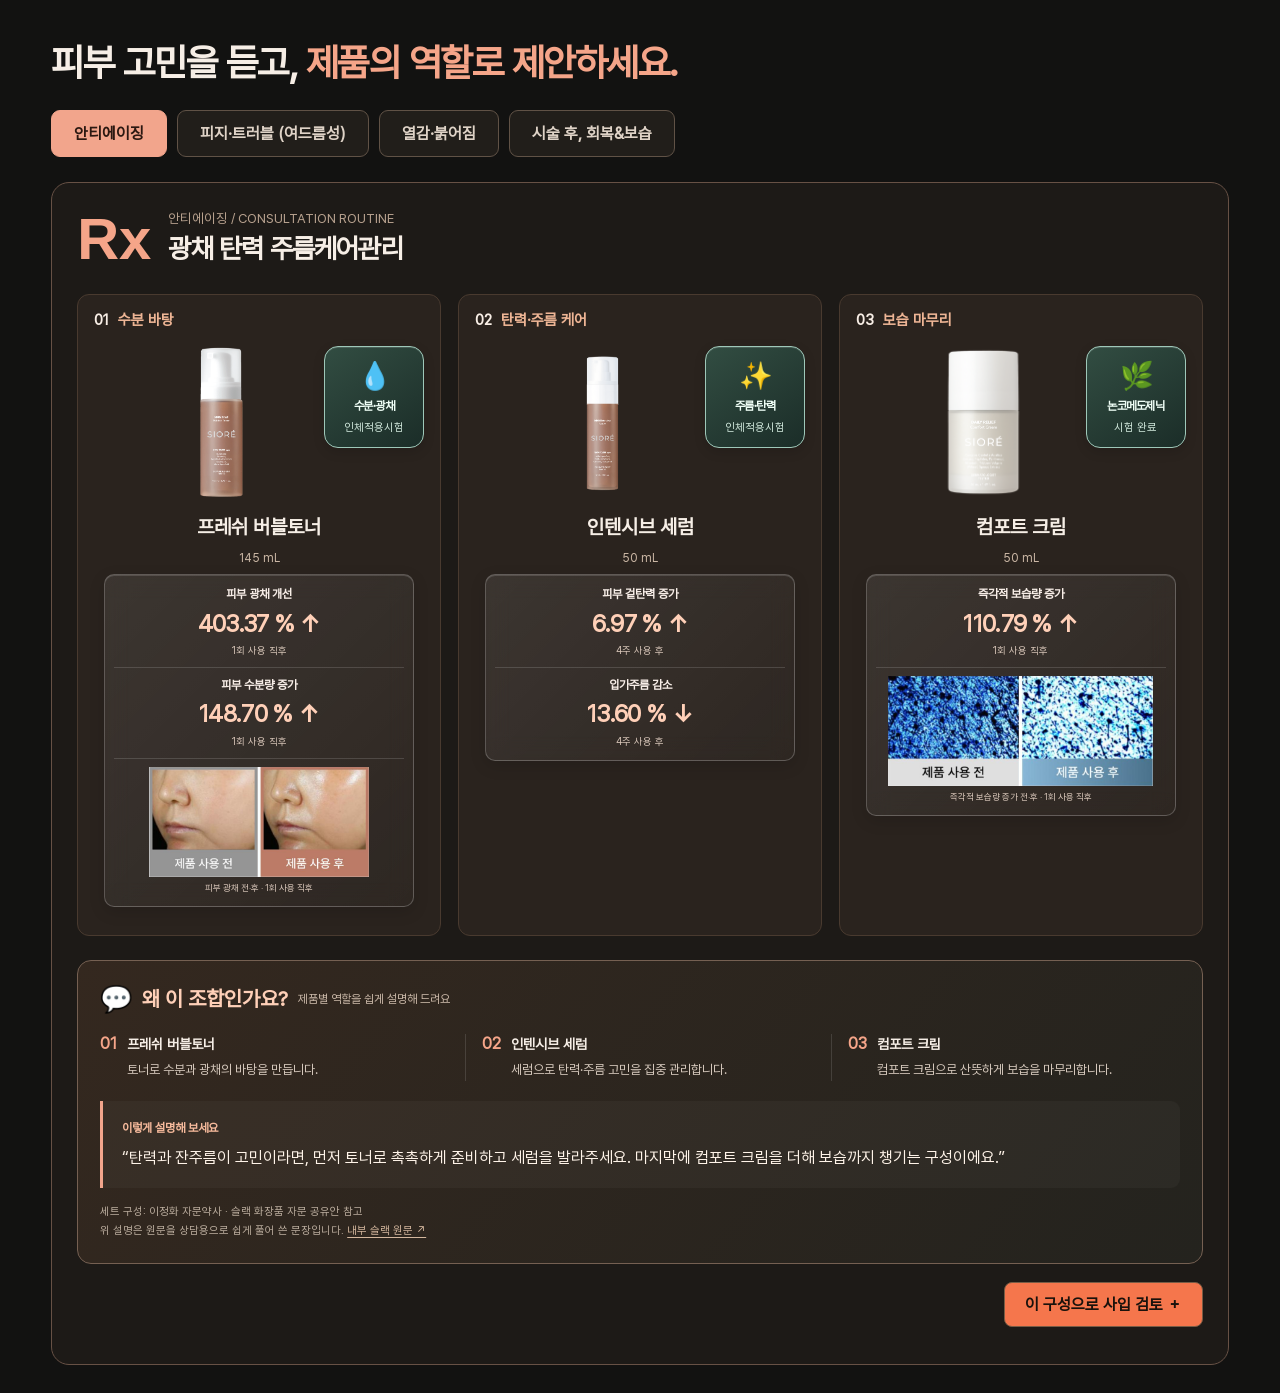
==== commit 4f6e0ca8: "Add pharmacist sourced routine explanation scripts" ====
--- a/advisor.html
+++ b/advisor.html
@@ -32,7 +32,15 @@
  return `<div class="routine-product-evidence">${stats.map(stat=>`<div class="routine-evidence-metric"><span>${stat.label}</span><strong>${stat.value}</strong><small>${stat.condition.replace(' · 공식몰 인체적용시험','')}</small></div>`).join('')}${photo?`<figure class="routine-evidence-photo"><img src="${product.clinicalImage}" alt="${product.clinicalCaption}" loading="lazy"><figcaption>${product.clinicalCaption}</figcaption></figure>`:''}</div>`;
 }
 
-function show(n){document.querySelectorAll('nav button').forEach((b,i)=>b.setAttribute('aria-pressed',i===n));const r=routines[n];document.querySelector('#panel').innerHTML=`<div class="heading"><div class="rx">Rx</div><div><small>${r.tag} / CONSULTATION ROUTINE</small><h2>${r.hook}</h2></div><div class="routine-heading-reason"><b>왜 이 조합인가요?</b><p>${r.reason}</p></div></div><div class="products">${r.ids.map((id,i)=>`<article class="product" role="button" tabindex="0" onclick="parent.openSku(${id})" onkeydown="if(event.key==='Enter')parent.openSku(${id})" style="cursor:pointer"><div class="step"><i>0${i+1}</i>${r.steps[i]}</div><div class="product-visual"><img src="${products[id].image}" alt="${products[id].name}"><div class="test-badges">${badges(id)}</div></div><h3>${products[id].short}</h3><small>${products[id].size}</small>${routineEvidence(products[id],n)}</article>`).join('')}</div><div class="foot"><button id="select">이 구성으로 사입 검토 ＋</button></div><p class="status" id="status"></p>`;document.querySelector('#select').onclick=()=>parent.addAdvisorRoutine(n);}document.querySelector('#tabs').innerHTML=routines.map((r,i)=>`<button aria-pressed="${i===0}" onclick="show(${i})">${r.title}</button>`).join('');show(0);</script></html>
+const recommendationScripts=[
+{roles:['토너로 수분과 광채의 바탕을 만듭니다.','세럼으로 탄력·주름 고민을 집중 관리합니다.','컴포트 크림으로 산뜻하게 보습을 마무리합니다.'],script:'“탄력과 잔주름이 고민이라면, 먼저 토너로 촉촉하게 준비하고 세럼을 발라주세요. 마지막에 컴포트 크림을 더해 보습까지 챙기는 구성이에요.”'},
+{roles:['에센스 토너로 피부에 수분을 보충합니다.','리페어 앰플로 피지 고민을 관리합니다.','수딩 크림으로 가벼운 보습을 더합니다.'],script:'“번들거린다고 보습을 빼기보다는, 가볍게 나눠 바르는 구성이에요. 토너로 수분을 채우고 피지 관리 앰플을 바른 뒤, 수딩 크림으로 산뜻하게 마무리해 주세요.”'},
+{roles:['버블 토너로 수분을 먼저 공급합니다.','카밍 수딩젤로 쿨링과 수분 케어를 합니다.','컴포트 크림으로 보습을 마무리합니다.'],script:'“열감이 고민일 때는 수딩젤이 중심이에요. 앞에는 토너로 수분을 보충하고, 뒤에는 컴포트 크림을 더해 쿨링부터 보습까지 이어가는 구성이에요.”'},
+{roles:['카밍 수딩젤로 쿨링·수분 케어를 시작합니다.','리페어 앰플로 보습·장벽 케어를 더합니다.','리치 크림으로 농밀하게 보습을 마무리합니다.'],script:'“시술받은 곳에서 화장품을 사용해도 된다고 안내한 시점부터 시작해 주세요. 수딩젤, 앰플, 리치 크림 순서로 바르며 수분과 보습을 차근차근 더하는 구성이에요.”'}
+];
+function recommendationBox(n){const r=routines[n],copy=recommendationScripts[n];return `<section class="recommendation-box" aria-labelledby="recommendation-title"><div class="recommendation-title"><span aria-hidden="true">💬</span><h3 id="recommendation-title">왜 이 조합인가요?</h3><small>제품별 역할을 쉽게 설명해 드려요</small></div><ol class="recommendation-roles">${r.ids.map((id,i)=>`<li><span>0${i+1}</span><div><b>${products[id].short}</b><p>${copy.roles[i]}</p></div></li>`).join('')}</ol><div class="recommendation-script"><b>이렇게 설명해 보세요</b><p>${copy.script}</p></div><p class="recommendation-source">세트 구성: 이정화 자문약사 · 슬랙 화장품 자문 공유안 참고<br>위 설명은 원문을 상담용으로 쉽게 풀어 쓴 문장입니다. <a href="https://pharmabroshq.slack.com/archives/C0C0RMVDZ7Z/p1790556639307029" target="_blank" rel="noopener noreferrer">내부 슬랙 원문 ↗</a></p></section>`;}
+
+function show(n){document.querySelectorAll('nav button').forEach((b,i)=>b.setAttribute('aria-pressed',i===n));const r=routines[n];document.querySelector('#panel').innerHTML=`<div class="heading"><div class="rx">Rx</div><div><small>${r.tag} / CONSULTATION ROUTINE</small><h2>${r.hook}</h2></div></div><div class="products">${r.ids.map((id,i)=>`<article class="product" role="button" tabindex="0" onclick="parent.openSku(${id})" onkeydown="if(event.key==='Enter')parent.openSku(${id})" style="cursor:pointer"><div class="step"><i>0${i+1}</i>${r.steps[i]}</div><div class="product-visual"><img src="${products[id].image}" alt="${products[id].name}"><div class="test-badges">${badges(id)}</div></div><h3>${products[id].short}</h3><small>${products[id].size}</small>${routineEvidence(products[id],n)}</article>`).join('')}</div>${recommendationBox(n)}<div class="foot"><button id="select">이 구성으로 사입 검토 ＋</button></div><p class="status" id="status"></p>`;document.querySelector('#select').onclick=()=>parent.addAdvisorRoutine(n);}document.querySelector('#tabs').innerHTML=routines.map((r,i)=>`<button aria-pressed="${i===0}" onclick="show(${i})">${r.title}</button>`).join('');show(0);</script></html>
 <style>
 .test-badge{position:relative;overflow:hidden;width:100px;min-height:102px;padding:10px 5px;gap:7px;border:1px solid #9ec8b9;background:linear-gradient(145deg,#324d42,#1b2d28);box-shadow:inset 0 1px 0 #ffffff25,0 4px 12px #0002;border-radius:14px}
 .test-badge>span{width:32px;height:32px;font-size:27px;border:0;border-radius:0;line-height:1;filter:none}
@@ -45,3 +53,11 @@
 @media(max-width:700px){.test-badge{width:86px;min-height:94px}.test-badge b{font-size:11px}.product-visual>img{padding-right:78px}}
 @media(prefers-reduced-motion:reduce){.test-badge:after{animation:none;display:none}}
 </style>
+
+<style>
+.recommendation-box{border:1px solid #756052;border-radius:14px;padding:22px;background:linear-gradient(130deg,#34281f,#24231e);margin-top:20px;word-break:keep-all}
+.recommendation-title{display:flex;align-items:center;gap:10px;flex-wrap:wrap}.recommendation-title>span{font-size:26px}.recommendation-title h3{margin:0;font-size:21px;color:#ffd0b8}.recommendation-title small{color:#cbb9a9;font-size:12px}
+.recommendation-roles{list-style:none;padding:0;margin:20px 0;display:grid;grid-template-columns:repeat(3,minmax(0,1fr));gap:16px}.recommendation-roles li{display:flex;gap:10px;padding-right:12px}.recommendation-roles li+li{border-left:1px solid #ffffff20;padding-left:16px}.recommendation-roles li>span{color:#f5a589;font-weight:900}.recommendation-roles b{font-size:14px}.recommendation-roles p{font-size:13px;line-height:1.65;color:#d5c8bc;margin:6px 0 0}
+.recommendation-script{padding:16px 19px;background:#ffffff08;border-left:3px solid #f2a58c;border-radius:0 9px 9px 0}.recommendation-script>b{font-size:12px;color:#f5b99b}.recommendation-script p{font-size:16px;line-height:1.8;margin:8px 0 0;color:#fff4e9}.recommendation-source{font-size:11px;line-height:1.7;color:#bcae9f;margin:15px 0 0}.recommendation-source a{color:#d4b79e;text-underline-offset:3px}
+@media(max-width:700px){.recommendation-box{padding:17px}.recommendation-title small{flex-basis:100%}.recommendation-roles{grid-template-columns:1fr;gap:12px}.recommendation-roles li+li{border-left:0;border-top:1px solid #ffffff20;padding:12px 0 0}.recommendation-script{padding:13px}.recommendation-script p{font-size:15px}}
+</style>
